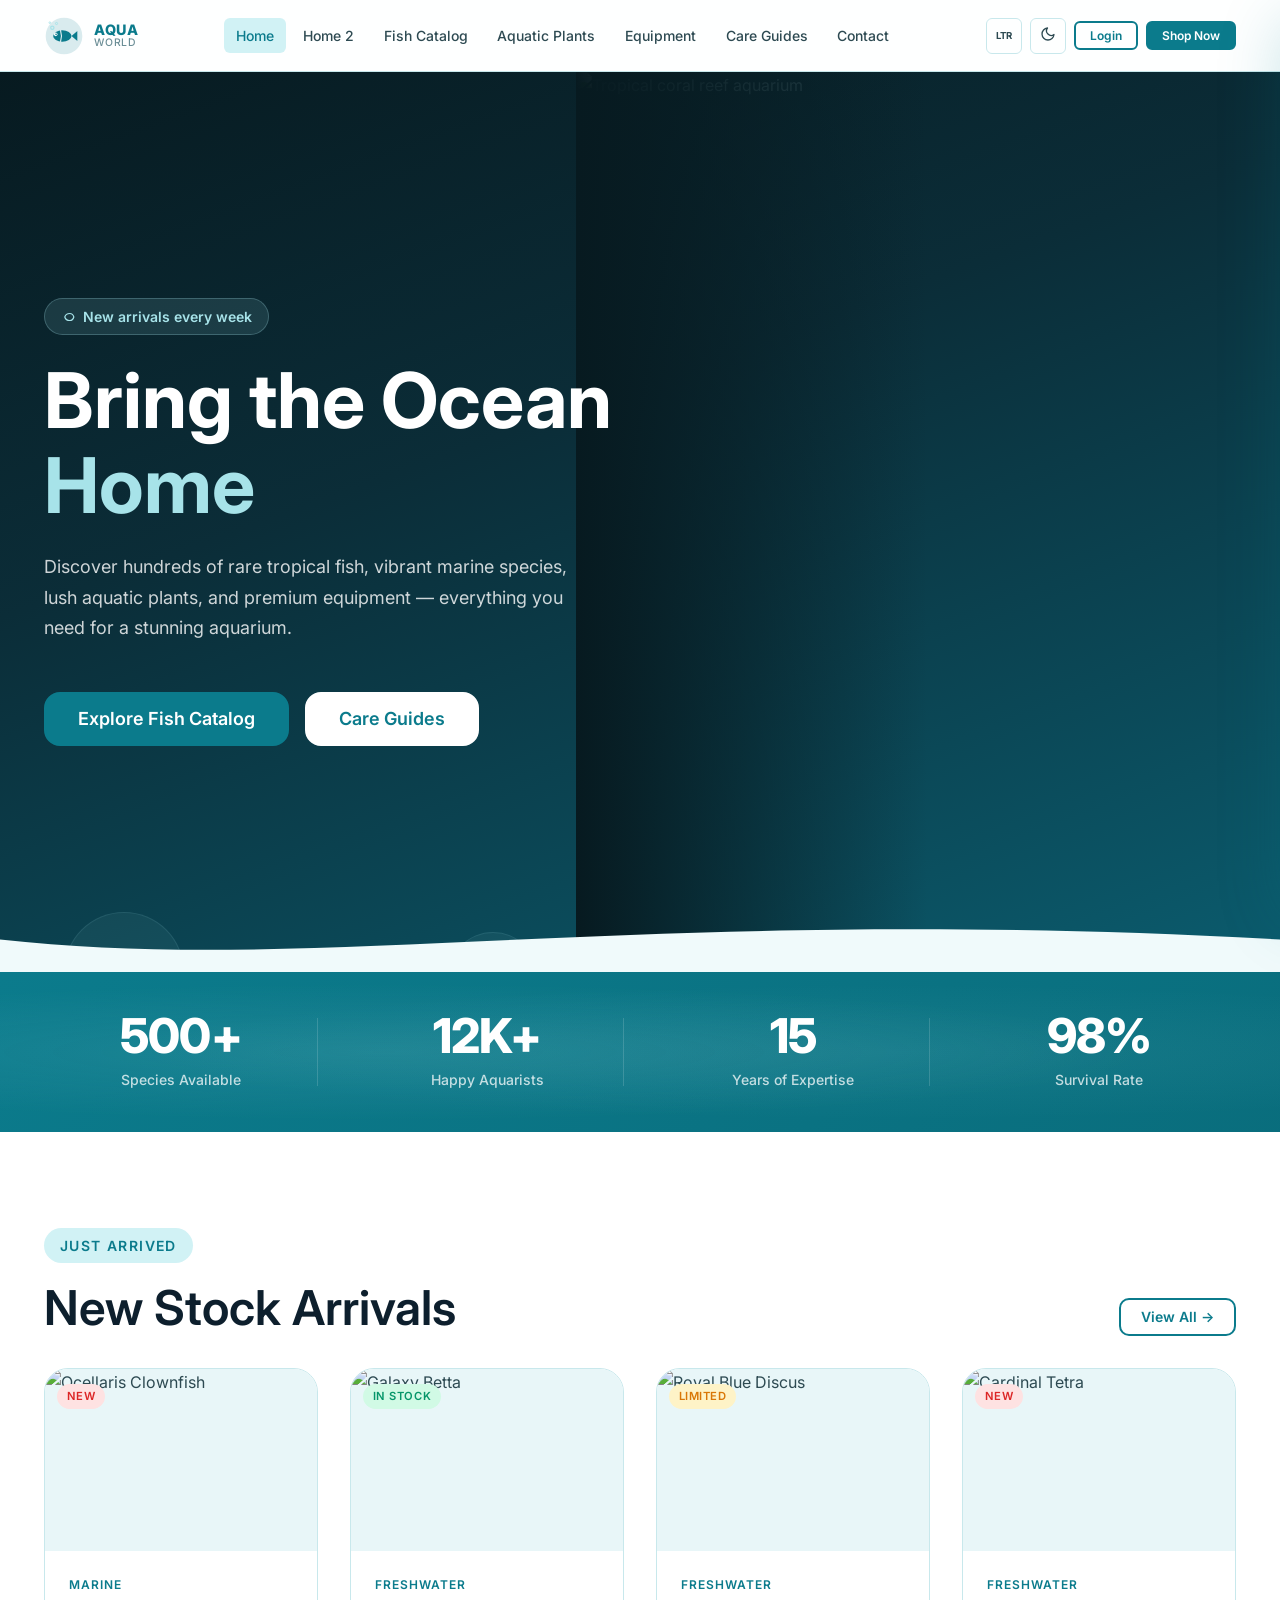
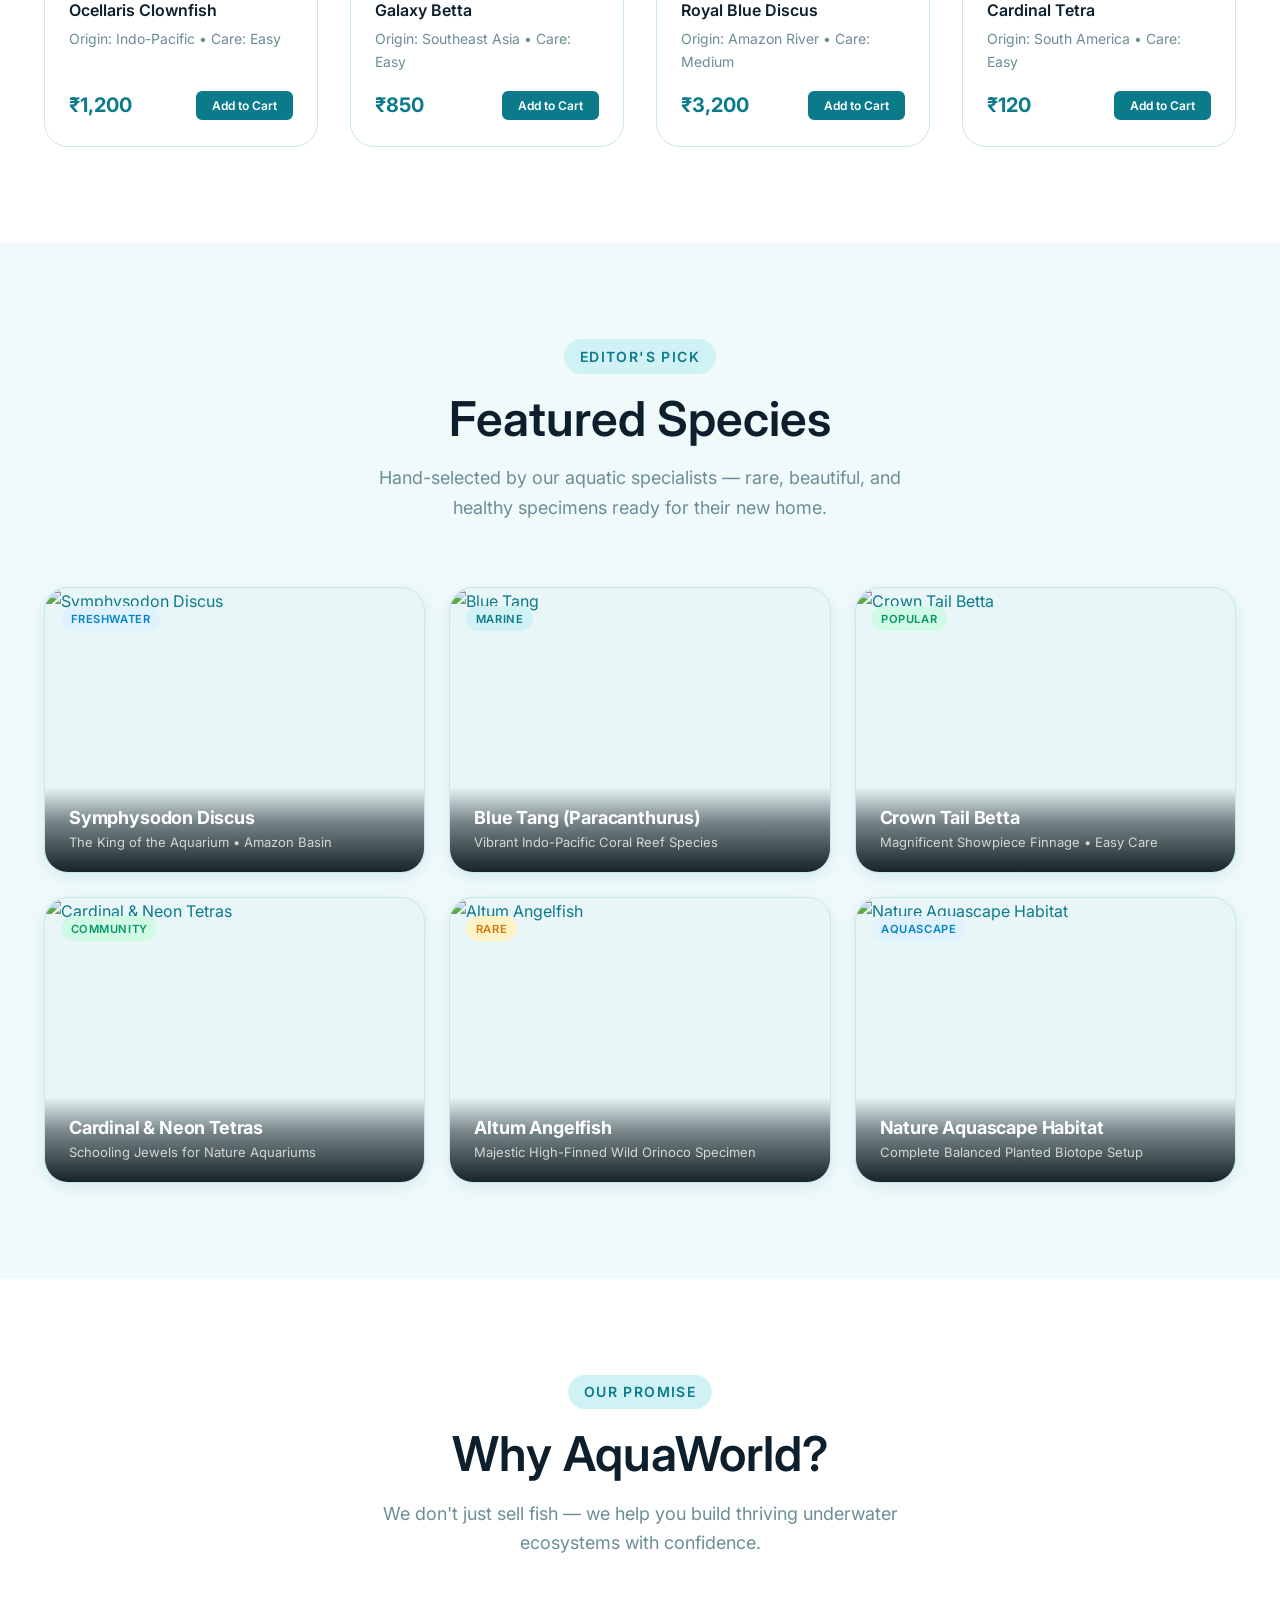
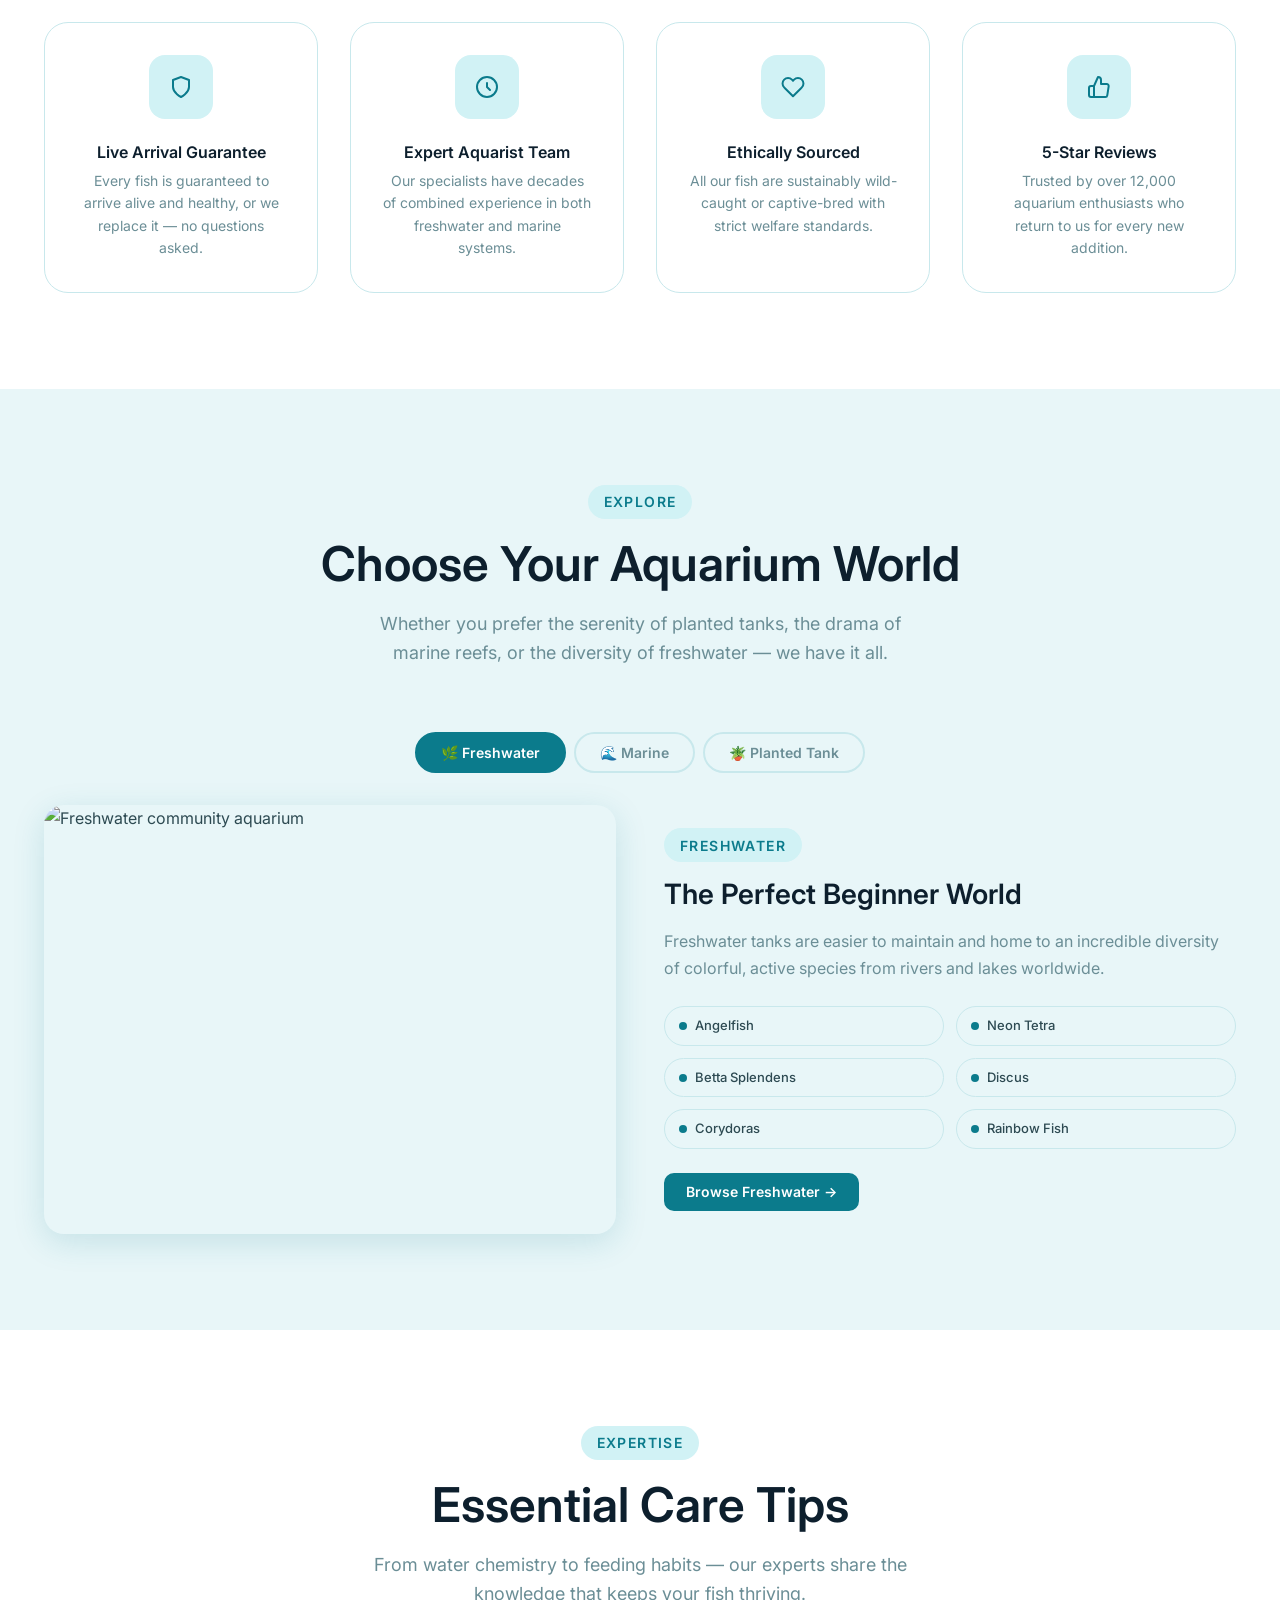
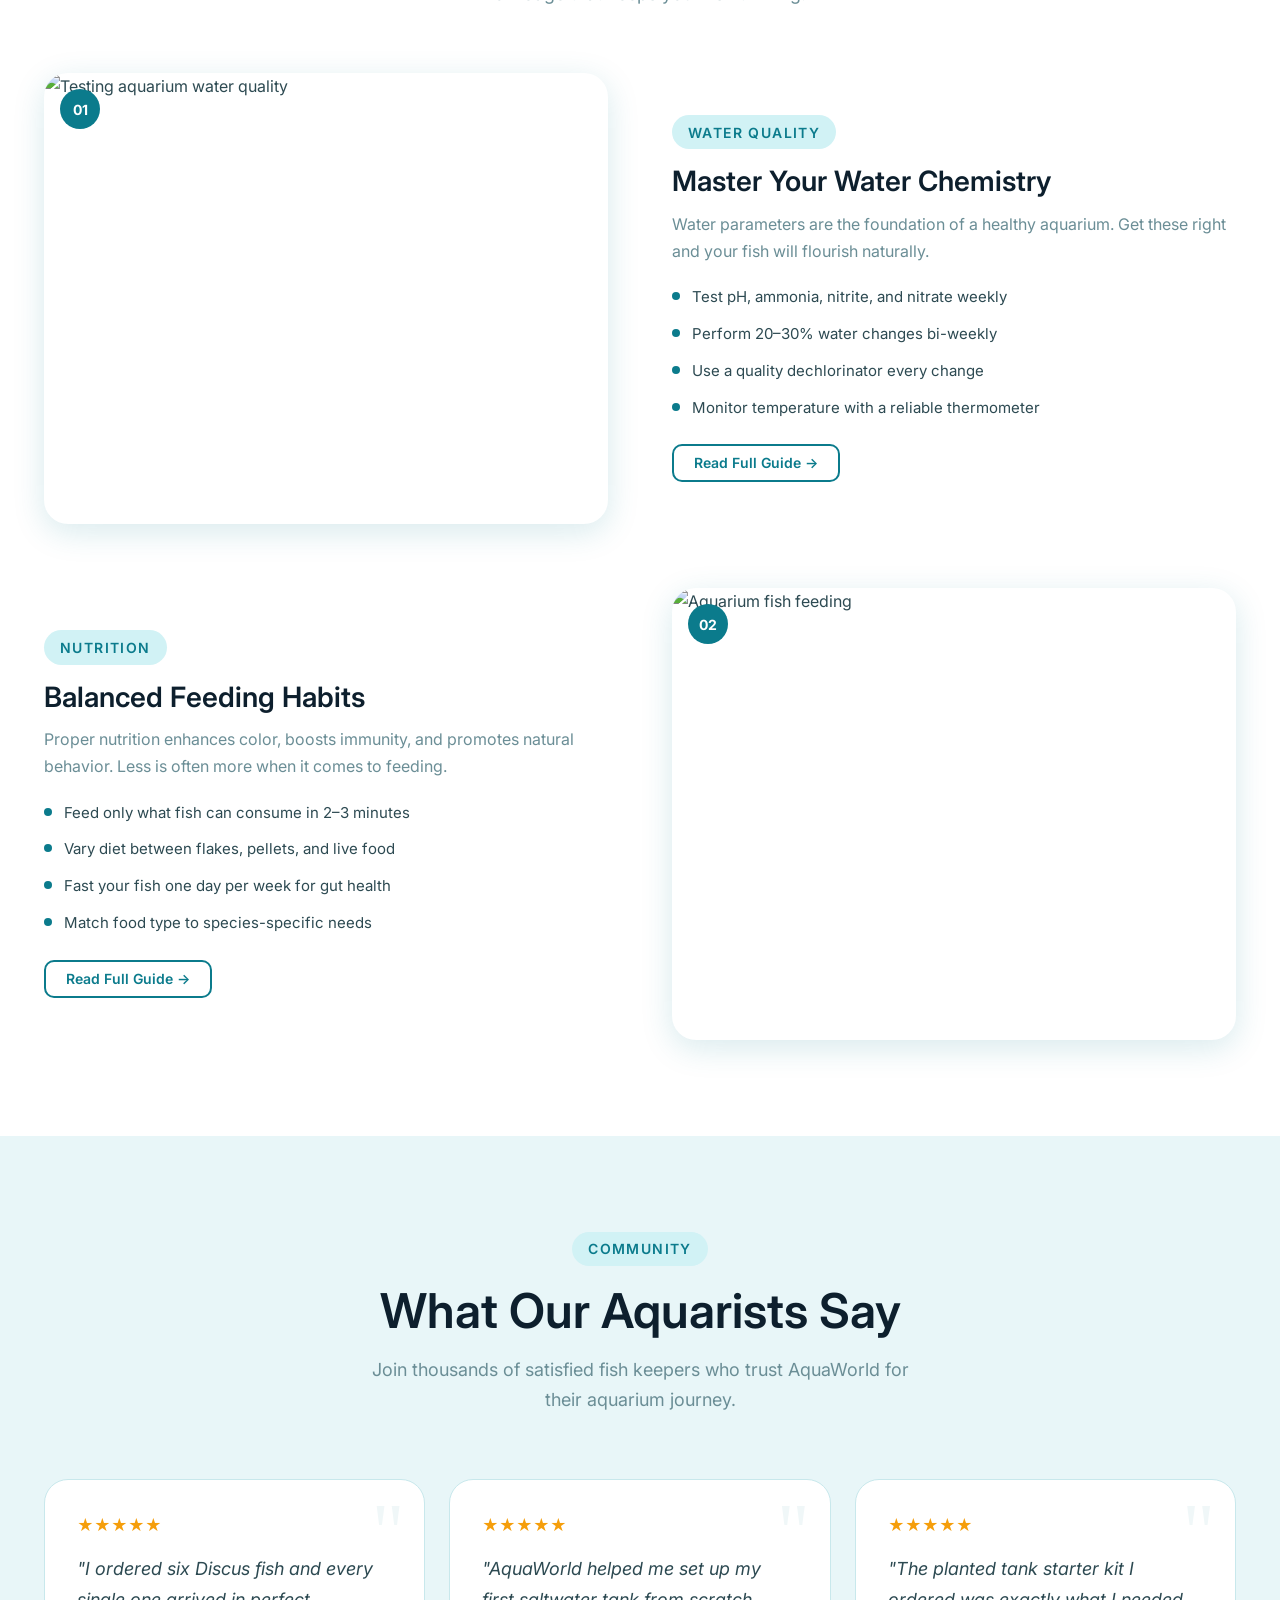
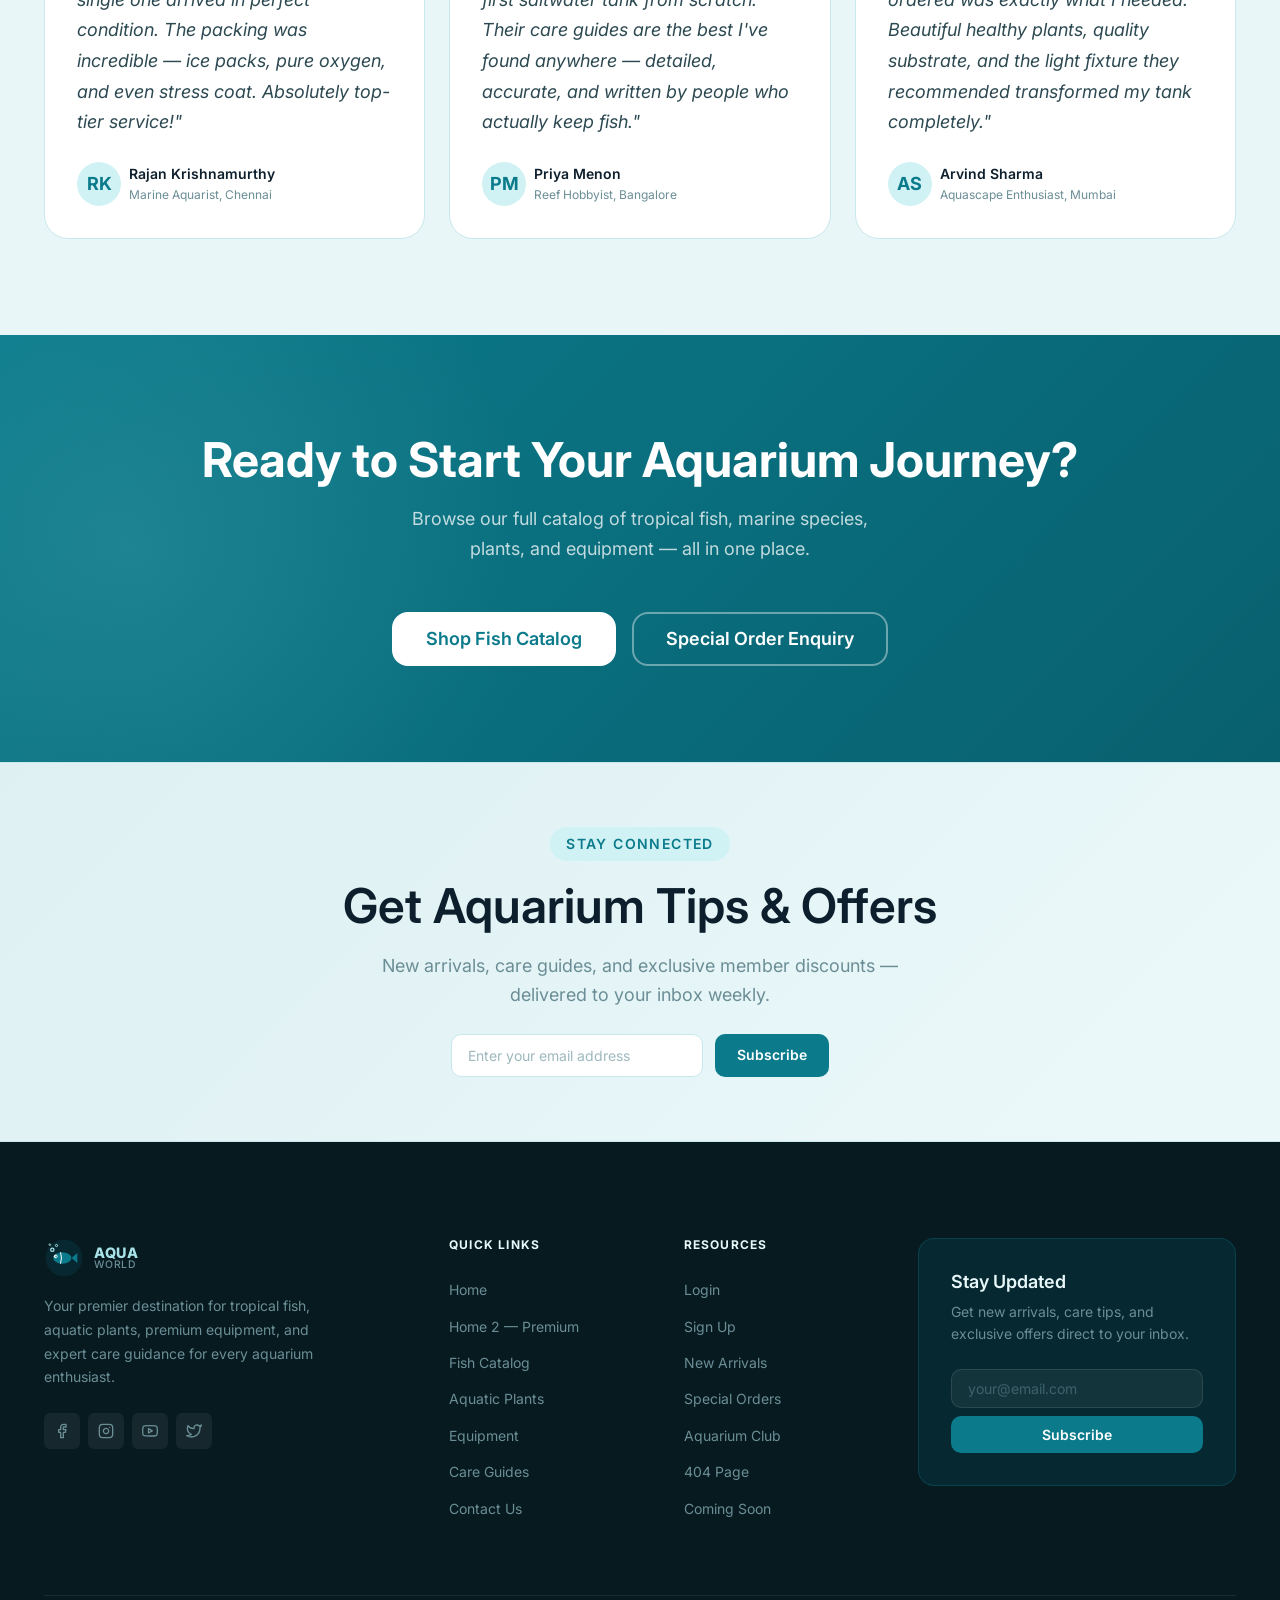
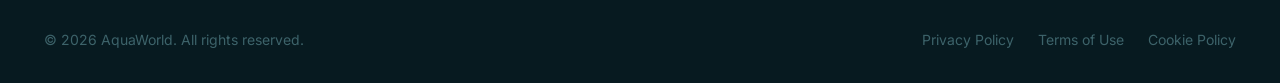
==== index.html @ cc941718 "first commit" ====
<!DOCTYPE html>
<html lang="en" id="root-html">
<head>
    <meta charset="UTF-8">
    <meta name="viewport" content="width=device-width, initial-scale=1.0">
    <meta name="description" content="AquaWorld — Your premier aquarium fish and aquatic supplies store. Shop tropical fish, marine species, aquatic plants, tanks, filters, and expert care guides.">
    <title>AquaWorld | Aquarium Fish & Aquatic Supplies Store</title>
    <link rel="icon" type="image/svg+xml" href="favicon.svg">
    <link rel="stylesheet" href="style.css">
    <style>
        /* Hero specific */
        .hero-home {
            min-height: 100vh;
            position: relative;
            display: flex;
            align-items: center;
            overflow: hidden;
            background: linear-gradient(160deg, #071A20 0%, #0B2D38 40%, #0B5C6E 100%);
        }

        .hero-fish-visual {
            position: absolute;
            right: 0;
            top: 0;
            height: 100%;
            width: 55%;
            overflow: hidden;
        }

        .hero-fish-visual img {
            width: 100%;
            height: 100%;
            object-fit: cover;
            opacity: 0.75;
        }

        .hero-fish-visual::after {
            content: '';
            position: absolute;
            inset: 0;
            background: linear-gradient(to right, #071A20 0%, transparent 50%);
        }

        /* Bubbles */
        .bubble { position: absolute; border-radius: 50%; background: rgba(167,227,233,0.06); border: 1px solid rgba(167,227,233,0.1); animation: floatUp linear infinite; }

        /* Featured 3x2 Grid */
        .featured-grid-3x2 {
            display: grid;
            grid-template-columns: repeat(3, 1fr);
            gap: 1.5rem;
        }

        .species-card-3x2 {
            border-radius: var(--radius-xl);
            overflow: hidden;
            position: relative;
            aspect-ratio: 4/3;
            background: var(--bg-surface-2);
            box-shadow: var(--shadow-md);
            border: 1px solid var(--border-color);
            transition: transform var(--transition-premium), box-shadow var(--transition-premium), border-color var(--transition-base);
            cursor: pointer;
            text-decoration: none;
            display: block;
        }

        .species-card-3x2:hover {
            transform: translateY(-6px);
            box-shadow: var(--glow-primary);
            border-color: rgba(11,123,140,0.4);
        }

        .species-card-3x2 img {
            position: absolute;
            inset: 0;
            width: 100%;
            height: 100%;
            object-fit: cover;
            transition: transform 0.7s cubic-bezier(0.16,1,0.3,1), filter 0.4s ease;
        }

        .species-card-3x2:hover img {
            transform: scale(1.08);
            filter: brightness(1.06) saturate(1.1);
        }

        .species-card-3x2-badge {
            position: absolute;
            top: 1rem;
            left: 1rem;
            z-index: 2;
        }

        .species-card-3x2-info {
            position: absolute;
            bottom: 0;
            left: 0;
            right: 0;
            padding: 1.25rem 1.5rem;
            background: linear-gradient(to top, rgba(7,20,25,0.95) 0%, rgba(7,20,25,0.5) 60%, transparent 100%);
            color: #fff;
            z-index: 2;
            transform: translateY(2px);
            transition: transform var(--transition-base);
        }

        .species-card-3x2:hover .species-card-3x2-info {
            transform: translateY(0);
        }

        .species-card-3x2-info h4 {
            font-size: 1.125rem;
            font-weight: 700;
            color: #fff;
            margin-bottom: 0.25rem;
            letter-spacing: -0.01em;
        }

        .species-card-3x2-info p {
            font-size: 0.8125rem;
            color: rgba(255,255,255,0.75);
            font-weight: 400;
            margin-bottom: 0;
        }

        /* Aquarium Types */
        .aq-type-tabs { display: flex; gap: 0.5rem; margin-bottom: 2rem; flex-wrap: wrap; justify-content: center; }
        .aq-tab-btn {
            padding: 0.625rem 1.5rem;
            border-radius: 9999px;
            font-size: 0.875rem;
            font-weight: 600;
            border: 2px solid var(--border-color);
            background: transparent;
            color: var(--text-muted);
            cursor: pointer;
            transition: all 0.2s;
            font-family: var(--font-sans);
        }
        .aq-tab-btn:hover, .aq-tab-btn.active {
            background: var(--clr-primary);
            border-color: var(--clr-primary);
            color: #fff;
        }

        .aq-type-content { display: none; }
        .aq-type-content.active { display: grid; grid-template-columns: 1fr 1fr; gap: 3rem; align-items: center; }

        .aq-type-img {
            border-radius: 1.25rem;
            overflow: hidden;
            aspect-ratio: 4/3;
            box-shadow: var(--shadow-lg);
        }

        .aq-type-img img { width: 100%; height: 100%; object-fit: cover; }

        .aq-type-fish-list {
            display: grid;
            grid-template-columns: 1fr 1fr;
            gap: 0.75rem;
            margin-top: 1.5rem;
        }

        .aq-fish-chip {
            display: flex;
            align-items: center;
            gap: 0.5rem;
            padding: 0.5rem 0.875rem;
            background: var(--bg-surface-2);
            border: 1px solid var(--border-color);
            border-radius: 9999px;
            font-size: 0.8125rem;
            font-weight: 500;
            color: var(--text-body);
        }

        .aq-fish-dot { width: 8px; height: 8px; border-radius: 50%; background: var(--clr-primary); }

        /* Care tips alternating */
        .care-tip-row {
            display: grid;
            grid-template-columns: 1fr 1fr;
            gap: 4rem;
            align-items: center;
            margin-bottom: 4rem;
        }
        .care-tip-row:last-child { margin-bottom: 0; }
        .care-tip-row.rev { direction: rtl; }
        .care-tip-row.rev > * { direction: ltr; }

        .care-tip-img-wrap {
            border-radius: 1.5rem;
            overflow: hidden;
            aspect-ratio: 5/4;
            box-shadow: var(--shadow-lg);
            position: relative;
        }

        .care-tip-img-wrap img { width: 100%; height: 100%; object-fit: cover; }

        .care-tip-num {
            position: absolute;
            top: 1rem; left: 1rem;
            width: 40px; height: 40px;
            background: var(--clr-primary);
            color: #fff;
            border-radius: 50%;
            display: flex;
            align-items: center;
            justify-content: center;
            font-size: 0.875rem;
            font-weight: 700;
        }

        .care-list { list-style: none; display: flex; flex-direction: column; gap: 0.75rem; margin-top: 1.25rem; }

        .care-list li {
            display: flex;
            align-items: flex-start;
            gap: 0.75rem;
            font-size: 0.9375rem;
            color: var(--text-body);
            font-weight: 400;
        }

        .care-list li::before {
            content: '';
            width: 8px; height: 8px;
            background: var(--clr-primary);
            border-radius: 50%;
            flex-shrink: 0;
            margin-top: 7px;
        }

        /* Testimonials */
        .testimonials-grid {
            display: grid;
            grid-template-columns: repeat(3, 1fr);
            gap: 1.5rem;
        }

        /* Wave divider */
        .wave-top {
            width: 100%;
            overflow: hidden;
            line-height: 0;
            margin-bottom: -2px;
        }
        .wave-top svg { display: block; width: 100%; }

        @media (max-width: 1024px) {
            .hero-fish-visual { width: 50%; }
            .featured-grid-3x2 { grid-template-columns: repeat(2, 1fr); }
            .aq-type-content.active { grid-template-columns: 1fr; gap: 2rem; }
            .testimonials-grid { grid-template-columns: 1fr 1fr; }
        }

        @media (max-width: 768px) {
            .hero-fish-visual { display: none; }
            .featured-grid-3x2 { grid-template-columns: 1fr; }
            .care-tip-row, .care-tip-row.rev { grid-template-columns: 1fr; direction: ltr; gap: 2rem; }
            .testimonials-grid { grid-template-columns: 1fr; }
            .aq-type-fish-list { grid-template-columns: 1fr; }
        }
    </style>
</head>
<body>

<!-- Navbar placeholder -->
<div id="main-nav"></div>

<!-- ─── HERO ──────────────────────────────────────── -->
<section class="hero-home">
    <!-- Bubble decorations -->
    <div class="bubble-wrap" aria-hidden="true">
        <div class="bubble" style="width:120px;height:120px;left:5%;bottom:-60px;animation-duration:14s;animation-delay:0s;"></div>
        <div class="bubble" style="width:60px;height:60px;left:20%;bottom:-40px;animation-duration:10s;animation-delay:2s;"></div>
        <div class="bubble" style="width:90px;height:90px;left:35%;bottom:-50px;animation-duration:12s;animation-delay:4s;"></div>
        <div class="bubble" style="width:40px;height:40px;left:55%;bottom:-30px;animation-duration:9s;animation-delay:1s;"></div>
        <div class="bubble" style="width:70px;height:70px;left:70%;bottom:-45px;animation-duration:11s;animation-delay:3s;"></div>
        <div class="bubble" style="width:50px;height:50px;left:85%;bottom:-35px;animation-duration:8s;animation-delay:5s;"></div>
        <div class="bubble" style="width:30px;height:30px;left:12%;bottom:-20px;animation-duration:7s;animation-delay:1.5s;"></div>
        <div class="bubble" style="width:80px;height:80px;left:45%;bottom:-50px;animation-duration:16s;animation-delay:6s;"></div>
        <div class="bubble" style="width:25px;height:25px;left:62%;bottom:-20px;animation-duration:6s;animation-delay:3.5s;"></div>
    </div>

    <!-- Fish visual (right side) -->
    <div class="hero-fish-visual">
        <img src="https://images.unsplash.com/photo-1524704654690-b56c05c78a00?w=1200&q=80" alt="Tropical coral reef aquarium" loading="eager" class="animate-slow-zoom">
    </div>

    <!-- Content -->
    <div class="container" style="position:relative;z-index:1;">
        <div class="hero-content animate-fade-in-up">
            <div class="hero-label">
                <svg xmlns="http://www.w3.org/2000/svg" width="14" height="14" viewBox="0 0 24 24" fill="none" stroke="currentColor" stroke-width="2"><path d="M6.5 12c.94-3.46 4.94-6 8.5-6 3.56 0 6.06 2.54 7 6-.94 3.47-3.44 6-7 6s-7.56-2.53-8.5-6z"/></svg>
                New arrivals every week
            </div>
            <h1 class="hero-title">
                Bring the Ocean<br>
                <span class="text-accent">Home</span>
            </h1>
            <p class="hero-desc">
                Discover hundreds of rare tropical fish, vibrant marine species, lush aquatic plants, and premium equipment — everything you need for a stunning aquarium.
            </p>
            <div class="hero-actions">
                <a href="catalog.html" class="btn btn-primary btn-xl">Explore Fish Catalog</a>
                <a href="care-guides.html" class="btn btn-white btn-xl">Care Guides</a>
            </div>
        </div>
    </div>

    <!-- Hero bottom wave -->
    <div class="wave-top" style="position:absolute;bottom:-1px;left:0;right:0;">
        <svg viewBox="0 0 1440 80" fill="none" xmlns="http://www.w3.org/2000/svg" preserveAspectRatio="none">
            <path d="M0,40 C360,80 720,0 1440,40 L1440,80 L0,80 Z" fill="var(--bg-base)"/>
        </svg>
    </div>
</section>

<!-- ─── STATS STRIP ────────────────────────────────── -->
<section class="stats-strip">
    <div class="container">
        <div class="stats-grid">
            <div class="stat-item reveal">
                <span class="stat-number">500+</span>
                <span class="stat-label">Species Available</span>
            </div>
            <div class="stat-item reveal delay-100">
                <span class="stat-number">12K+</span>
                <span class="stat-label">Happy Aquarists</span>
            </div>
            <div class="stat-item reveal delay-200">
                <span class="stat-number">15</span>
                <span class="stat-label">Years of Expertise</span>
            </div>
            <div class="stat-item reveal delay-300">
                <span class="stat-number">98%</span>
                <span class="stat-label">Survival Rate</span>
            </div>
        </div>
    </div>
</section>

<!-- ─── NEW STOCK ARRIVALS ─────────────────────────── -->
<section class="section bg-surface">
    <div class="container">
        <div class="section-header" style="display:flex;align-items:flex-end;justify-content:space-between;flex-wrap:wrap;gap:1rem;margin-bottom:2rem;">
            <div>
                <span class="section-label">Just Arrived</span>
                <h2 class="section-title" style="margin-bottom:0;">New Stock Arrivals</h2>
            </div>
            <a href="catalog.html" class="btn btn-secondary">View All →</a>
        </div>

        <div class="grid-4 stagger-children reveal">
            <!-- Arrival card 1 -->
            <div class="product-card">
                <div class="product-card-img-wrap">
                    <img src="https://images.unsplash.com/photo-1535591273668-578e31182c4f?w=600&q=80" alt="Ocellaris Clownfish" loading="lazy">
                    <div class="product-card-badge"><span class="badge badge-danger">New</span></div>
                </div>
                <div class="product-card-body">
                    <span class="product-card-category">Marine</span>
                    <h3 class="product-card-name">Ocellaris Clownfish</h3>
                    <p class="product-card-meta">Origin: Indo-Pacific &bull; Care: Easy</p>
                    <div class="product-card-footer">
                        <span class="product-price">₹1,200</span>
                        <a href="catalog.html" class="btn btn-primary btn-sm">Add to Cart</a>
                    </div>
                </div>
            </div>

            <!-- Arrival card 2 -->
            <div class="product-card">
                <div class="product-card-img-wrap">
                    <img src="https://images.unsplash.com/photo-1522069169874-c58ec4b76be5?w=600&q=80" alt="Galaxy Betta" loading="lazy">
                    <div class="product-card-badge"><span class="badge badge-success">In Stock</span></div>
                </div>
                <div class="product-card-body">
                    <span class="product-card-category">Freshwater</span>
                    <h3 class="product-card-name">Galaxy Betta</h3>
                    <p class="product-card-meta">Origin: Southeast Asia &bull; Care: Easy</p>
                    <div class="product-card-footer">
                        <span class="product-price">₹850</span>
                        <a href="catalog.html" class="btn btn-primary btn-sm">Add to Cart</a>
                    </div>
                </div>
            </div>

            <!-- Arrival card 3 -->
            <div class="product-card">
                <div class="product-card-img-wrap">
                    <img src="https://images.unsplash.com/photo-1544551763-92ab472cad5d?w=600&q=80" alt="Royal Blue Discus" loading="lazy">
                    <div class="product-card-badge"><span class="badge badge-warning">Limited</span></div>
                </div>
                <div class="product-card-body">
                    <span class="product-card-category">Freshwater</span>
                    <h3 class="product-card-name">Royal Blue Discus</h3>
                    <p class="product-card-meta">Origin: Amazon River &bull; Care: Medium</p>
                    <div class="product-card-footer">
                        <span class="product-price">₹3,200</span>
                        <a href="catalog.html" class="btn btn-primary btn-sm">Add to Cart</a>
                    </div>
                </div>
            </div>

            <!-- Arrival card 4 -->
            <div class="product-card">
                <div class="product-card-img-wrap">
                    <img src="https://images.unsplash.com/photo-1565118531796-763e5082d113?w=600&q=80" alt="Cardinal Tetra" loading="lazy">
                    <div class="product-card-badge"><span class="badge badge-danger">New</span></div>
                </div>
                <div class="product-card-body">
                    <span class="product-card-category">Freshwater</span>
                    <h3 class="product-card-name">Cardinal Tetra</h3>
                    <p class="product-card-meta">Origin: South America &bull; Care: Easy</p>
                    <div class="product-card-footer">
                        <span class="product-price">₹120</span>
                        <a href="catalog.html" class="btn btn-primary btn-sm">Add to Cart</a>
                    </div>
                </div>
            </div>
        </div>
    </div>
</section>

<!-- ─── FEATURED SPECIES (3x2 Grid) ────────────────── -->
<section class="section">
    <div class="container">
        <div class="section-header centered reveal">
            <span class="section-label">Editor's Pick</span>
            <h2 class="section-title">Featured Species</h2>
            <p class="section-desc">Hand-selected by our aquatic specialists — rare, beautiful, and healthy specimens ready for their new home.</p>
        </div>

        <div class="featured-grid-3x2 stagger-children reveal">
            <!-- Card 1 -->
            <a href="catalog.html" class="species-card-3x2">
                <div class="species-card-3x2-badge">
                    <span class="badge badge-info">Freshwater</span>
                </div>
                <img src="https://images.unsplash.com/photo-1544551763-92ab472cad5d?w=800&q=80" alt="Symphysodon Discus" loading="lazy">
                <div class="species-card-3x2-info">
                    <h4>Symphysodon Discus</h4>
                    <p>The King of the Aquarium &bull; Amazon Basin</p>
                </div>
            </a>

            <!-- Card 2 -->
            <a href="catalog.html" class="species-card-3x2">
                <div class="species-card-3x2-badge">
                    <span class="badge badge-primary">Marine</span>
                </div>
                <img src="https://images.unsplash.com/photo-1524704654690-b56c05c78a00?w=800&q=80" alt="Blue Tang" loading="lazy">
                <div class="species-card-3x2-info">
                    <h4>Blue Tang (Paracanthurus)</h4>
                    <p>Vibrant Indo-Pacific Coral Reef Species</p>
                </div>
            </a>

            <!-- Card 3 -->
            <a href="catalog.html" class="species-card-3x2">
                <div class="species-card-3x2-badge">
                    <span class="badge badge-success">Popular</span>
                </div>
                <img src="https://images.unsplash.com/photo-1522069169874-c58ec4b76be5?w=800&q=80" alt="Crown Tail Betta" loading="lazy">
                <div class="species-card-3x2-info">
                    <h4>Crown Tail Betta</h4>
                    <p>Magnificent Showpiece Finnage &bull; Easy Care</p>
                </div>
            </a>

            <!-- Card 4 -->
            <a href="catalog.html" class="species-card-3x2">
                <div class="species-card-3x2-badge">
                    <span class="badge badge-success">Community</span>
                </div>
                <img src="https://images.unsplash.com/photo-1565118531796-763e5082d113?w=800&q=80" alt="Cardinal & Neon Tetras" loading="lazy">
                <div class="species-card-3x2-info">
                    <h4>Cardinal & Neon Tetras</h4>
                    <p>Schooling Jewels for Nature Aquariums</p>
                </div>
            </a>

            <!-- Card 5 -->
            <a href="catalog.html" class="species-card-3x2">
                <div class="species-card-3x2-badge">
                    <span class="badge badge-warning">Rare</span>
                </div>
                <img src="https://images.unsplash.com/photo-1583212292454-1fe6229603b7?w=800&q=80" alt="Altum Angelfish" loading="lazy">
                <div class="species-card-3x2-info">
                    <h4>Altum Angelfish</h4>
                    <p>Majestic High-Finned Wild Orinoco Specimen</p>
                </div>
            </a>

            <!-- Card 6 -->
            <a href="plants.html" class="species-card-3x2">
                <div class="species-card-3x2-badge">
                    <span class="badge badge-info">Aquascape</span>
                </div>
                <img src="https://images.unsplash.com/photo-1518796745738-41048802f99a?w=800&q=80" alt="Nature Aquascape Habitat" loading="lazy">
                <div class="species-card-3x2-info">
                    <h4>Nature Aquascape Habitat</h4>
                    <p>Complete Balanced Planted Biotope Setup</p>
                </div>
            </a>
        </div>
    </div>
</section>

<!-- ─── WHY CHOOSE US ──────────────────────────────── -->
<section class="section bg-surface">
    <div class="container">
        <div class="section-header centered reveal">
            <span class="section-label">Our Promise</span>
            <h2 class="section-title">Why AquaWorld?</h2>
            <p class="section-desc">We don't just sell fish — we help you build thriving underwater ecosystems with confidence.</p>
        </div>

        <div class="grid-4 stagger-children reveal">
            <div class="feature-card">
                <div class="feature-icon-wrap">
                    <svg xmlns="http://www.w3.org/2000/svg" width="24" height="24" viewBox="0 0 24 24" fill="none" stroke="currentColor" stroke-width="2" stroke-linecap="round" stroke-linejoin="round"><path d="M12 22s8-4 8-10V5l-8-3-8 3v7c0 6 8 10 8 10z"/></svg>
                </div>
                <h3 class="feature-card-title">Live Arrival Guarantee</h3>
                <p class="feature-card-text">Every fish is guaranteed to arrive alive and healthy, or we replace it — no questions asked.</p>
            </div>

            <div class="feature-card">
                <div class="feature-icon-wrap">
                    <svg xmlns="http://www.w3.org/2000/svg" width="24" height="24" viewBox="0 0 24 24" fill="none" stroke="currentColor" stroke-width="2" stroke-linecap="round" stroke-linejoin="round"><circle cx="12" cy="12" r="10"/><path d="M12 8v4l3 3"/></svg>
                </div>
                <h3 class="feature-card-title">Expert Aquarist Team</h3>
                <p class="feature-card-text">Our specialists have decades of combined experience in both freshwater and marine systems.</p>
            </div>

            <div class="feature-card">
                <div class="feature-icon-wrap">
                    <svg xmlns="http://www.w3.org/2000/svg" width="24" height="24" viewBox="0 0 24 24" fill="none" stroke="currentColor" stroke-width="2" stroke-linecap="round" stroke-linejoin="round"><path d="M20.84 4.61a5.5 5.5 0 0 0-7.78 0L12 5.67l-1.06-1.06a5.5 5.5 0 0 0-7.78 7.78l1.06 1.06L12 21.23l7.78-7.78 1.06-1.06a5.5 5.5 0 0 0 0-7.78z"/></svg>
                </div>
                <h3 class="feature-card-title">Ethically Sourced</h3>
                <p class="feature-card-text">All our fish are sustainably wild-caught or captive-bred with strict welfare standards.</p>
            </div>

            <div class="feature-card">
                <div class="feature-icon-wrap">
                    <svg xmlns="http://www.w3.org/2000/svg" width="24" height="24" viewBox="0 0 24 24" fill="none" stroke="currentColor" stroke-width="2" stroke-linecap="round" stroke-linejoin="round"><path d="M14 9V5a3 3 0 0 0-3-3l-4 9v11h11.28a2 2 0 0 0 2-1.7l1.38-9a2 2 0 0 0-2-2.3z"/><path d="M7 22H4a2 2 0 0 1-2-2v-7a2 2 0 0 1 2-2h3"/></svg>
                </div>
                <h3 class="feature-card-title">5-Star Reviews</h3>
                <p class="feature-card-text">Trusted by over 12,000 aquarium enthusiasts who return to us for every new addition.</p>
            </div>
        </div>
    </div>
</section>

<!-- ─── AQUARIUM TYPES EXPLORER ────────────────────── -->
<section class="section" style="background:var(--bg-surface-2);">
    <div class="container">
        <div class="section-header centered reveal">
            <span class="section-label">Explore</span>
            <h2 class="section-title">Choose Your Aquarium World</h2>
            <p class="section-desc">Whether you prefer the serenity of planted tanks, the drama of marine reefs, or the diversity of freshwater — we have it all.</p>
        </div>

        <div class="aq-type-tabs">
            <button class="aq-tab-btn active" onclick="switchAqType('freshwater', this)">🌿 Freshwater</button>
            <button class="aq-tab-btn" onclick="switchAqType('marine', this)">🌊 Marine</button>
            <button class="aq-tab-btn" onclick="switchAqType('planted', this)">🪴 Planted Tank</button>
        </div>

        <!-- Freshwater -->
        <div class="aq-type-content active reveal" id="aq-freshwater">
            <div class="aq-type-img">
                <img src="https://images.unsplash.com/photo-1565118531796-763e5082d113?w=800&q=80" alt="Freshwater community aquarium">
            </div>
            <div>
                <span class="section-label">Freshwater</span>
                <h3 style="font-size:1.75rem;font-weight:600;color:var(--text-heading);margin-bottom:1rem;">The Perfect Beginner World</h3>
                <p style="font-size:1rem;color:var(--text-muted);line-height:1.7;margin-bottom:1.5rem;">Freshwater tanks are easier to maintain and home to an incredible diversity of colorful, active species from rivers and lakes worldwide.</p>
                <div class="aq-type-fish-list">
                    <div class="aq-fish-chip"><div class="aq-fish-dot"></div>Angelfish</div>
                    <div class="aq-fish-chip"><div class="aq-fish-dot"></div>Neon Tetra</div>
                    <div class="aq-fish-chip"><div class="aq-fish-dot"></div>Betta Splendens</div>
                    <div class="aq-fish-chip"><div class="aq-fish-dot"></div>Discus</div>
                    <div class="aq-fish-chip"><div class="aq-fish-dot"></div>Corydoras</div>
                    <div class="aq-fish-chip"><div class="aq-fish-dot"></div>Rainbow Fish</div>
                </div>
                <a href="catalog.html" class="btn btn-primary" style="margin-top:1.5rem;">Browse Freshwater →</a>
            </div>
        </div>

        <!-- Marine -->
        <div class="aq-type-content" id="aq-marine">
            <div class="aq-type-img">
                <img src="https://images.unsplash.com/photo-1583212292454-1fe6229603b7?w=800&q=80" alt="Marine reef aquarium with coral">
            </div>
            <div>
                <span class="section-label">Marine</span>
                <h3 style="font-size:1.75rem;font-weight:600;color:var(--text-heading);margin-bottom:1rem;">Reef-Keeping Excellence</h3>
                <p style="font-size:1rem;color:var(--text-muted);line-height:1.7;margin-bottom:1.5rem;">Marine tanks showcase the stunning colors of ocean reef systems. More demanding but extraordinarily rewarding for passionate aquarists.</p>
                <div class="aq-type-fish-list">
                    <div class="aq-fish-chip"><div class="aq-fish-dot"></div>Clownfish</div>
                    <div class="aq-fish-chip"><div class="aq-fish-dot"></div>Blue Tang</div>
                    <div class="aq-fish-chip"><div class="aq-fish-dot"></div>Mandarin Dragonet</div>
                    <div class="aq-fish-chip"><div class="aq-fish-dot"></div>Flame Angelfish</div>
                    <div class="aq-fish-chip"><div class="aq-fish-dot"></div>Royal Gramma</div>
                    <div class="aq-fish-chip"><div class="aq-fish-dot"></div>Chromis Damsel</div>
                </div>
                <a href="catalog.html" class="btn btn-primary" style="margin-top:1.5rem;">Browse Marine →</a>
            </div>
        </div>

        <!-- Planted -->
        <div class="aq-type-content" id="aq-planted">
            <div class="aq-type-img">
                <img src="https://images.unsplash.com/photo-1518796745738-41048802f99a?w=800&q=80" alt="Dutch planted aquarium aquascape">
            </div>
            <div>
                <span class="section-label">Planted Tank</span>
                <h3 style="font-size:1.75rem;font-weight:600;color:var(--text-heading);margin-bottom:1rem;">Living Art Aquascapes</h3>
                <p style="font-size:1rem;color:var(--text-muted);line-height:1.7;margin-bottom:1.5rem;">Transform your aquarium into a lush underwater garden. Planted tanks create a self-sustaining ecosystem that's both beautiful and beneficial for fish.</p>
                <div class="aq-type-fish-list">
                    <div class="aq-fish-chip"><div class="aq-fish-dot"></div>Anubias Nana</div>
                    <div class="aq-fish-chip"><div class="aq-fish-dot"></div>Java Fern</div>
                    <div class="aq-fish-chip"><div class="aq-fish-dot"></div>Amazon Sword</div>
                    <div class="aq-fish-chip"><div class="aq-fish-dot"></div>Monte Carlo</div>
                    <div class="aq-fish-chip"><div class="aq-fish-dot"></div>Dwarf Hairgrass</div>
                    <div class="aq-fish-chip"><div class="aq-fish-dot"></div>Rotala Rotundifolia</div>
                </div>
                <a href="plants.html" class="btn btn-primary" style="margin-top:1.5rem;">Browse Plants →</a>
            </div>
        </div>
    </div>
</section>

<!-- ─── CARE TIPS ──────────────────────────────────── -->
<section class="section bg-surface">
    <div class="container">
        <div class="section-header centered reveal">
            <span class="section-label">Expertise</span>
            <h2 class="section-title">Essential Care Tips</h2>
            <p class="section-desc">From water chemistry to feeding habits — our experts share the knowledge that keeps your fish thriving.</p>
        </div>

        <div class="care-tip-row reveal">
            <div class="care-tip-img-wrap">
                <img src="https://images.unsplash.com/photo-1584464491033-06628f3a6b7b?w=800&q=80" alt="Testing aquarium water quality">
                <div class="care-tip-num">01</div>
            </div>
            <div>
                <span class="section-label">Water Quality</span>
                <h3 style="font-size:1.75rem;font-weight:600;color:var(--text-heading);margin-bottom:0.75rem;">Master Your Water Chemistry</h3>
                <p style="color:var(--text-muted);line-height:1.7;margin-bottom:1rem;">Water parameters are the foundation of a healthy aquarium. Get these right and your fish will flourish naturally.</p>
                <ul class="care-list">
                    <li>Test pH, ammonia, nitrite, and nitrate weekly</li>
                    <li>Perform 20–30% water changes bi-weekly</li>
                    <li>Use a quality dechlorinator every change</li>
                    <li>Monitor temperature with a reliable thermometer</li>
                </ul>
                <a href="care-guides.html" class="btn btn-secondary" style="margin-top:1.5rem;">Read Full Guide →</a>
            </div>
        </div>

        <div class="care-tip-row rev reveal">
            <div class="care-tip-img-wrap">
                <img src="https://images.unsplash.com/photo-1620735692151-26a7e0748429?w=800&q=80" alt="Aquarium fish feeding">
                <div class="care-tip-num">02</div>
            </div>
            <div>
                <span class="section-label">Nutrition</span>
                <h3 style="font-size:1.75rem;font-weight:600;color:var(--text-heading);margin-bottom:0.75rem;">Balanced Feeding Habits</h3>
                <p style="color:var(--text-muted);line-height:1.7;margin-bottom:1rem;">Proper nutrition enhances color, boosts immunity, and promotes natural behavior. Less is often more when it comes to feeding.</p>
                <ul class="care-list">
                    <li>Feed only what fish can consume in 2–3 minutes</li>
                    <li>Vary diet between flakes, pellets, and live food</li>
                    <li>Fast your fish one day per week for gut health</li>
                    <li>Match food type to species-specific needs</li>
                </ul>
                <a href="care-guides.html" class="btn btn-secondary" style="margin-top:1.5rem;">Read Full Guide →</a>
            </div>
        </div>
    </div>
</section>

<!-- ─── TESTIMONIALS ───────────────────────────────── -->
<section class="section" style="background:var(--bg-surface-2);">
    <div class="container">
        <div class="section-header centered reveal">
            <span class="section-label">Community</span>
            <h2 class="section-title">What Our Aquarists Say</h2>
            <p class="section-desc">Join thousands of satisfied fish keepers who trust AquaWorld for their aquarium journey.</p>
        </div>

        <div class="testimonials-grid reveal">
            <div class="testimonial-card">
                <div class="testimonial-stars">
                    <span class="star-fill">★★★★★</span>
                </div>
                <p class="testimonial-text">"I ordered six Discus fish and every single one arrived in perfect condition. The packing was incredible — ice packs, pure oxygen, and even stress coat. Absolutely top-tier service!"</p>
                <div class="testimonial-author">
                    <div class="testimonial-avatar">RK</div>
                    <div>
                        <div class="testimonial-name">Rajan Krishnamurthy</div>
                        <div class="testimonial-role">Marine Aquarist, Chennai</div>
                    </div>
                </div>
            </div>

            <div class="testimonial-card">
                <div class="testimonial-stars">
                    <span class="star-fill">★★★★★</span>
                </div>
                <p class="testimonial-text">"AquaWorld helped me set up my first saltwater tank from scratch. Their care guides are the best I've found anywhere — detailed, accurate, and written by people who actually keep fish."</p>
                <div class="testimonial-author">
                    <div class="testimonial-avatar">PM</div>
                    <div>
                        <div class="testimonial-name">Priya Menon</div>
                        <div class="testimonial-role">Reef Hobbyist, Bangalore</div>
                    </div>
                </div>
            </div>

            <div class="testimonial-card">
                <div class="testimonial-stars">
                    <span class="star-fill">★★★★★</span>
                </div>
                <p class="testimonial-text">"The planted tank starter kit I ordered was exactly what I needed. Beautiful healthy plants, quality substrate, and the light fixture they recommended transformed my tank completely."</p>
                <div class="testimonial-author">
                    <div class="testimonial-avatar">AS</div>
                    <div>
                        <div class="testimonial-name">Arvind Sharma</div>
                        <div class="testimonial-role">Aquascape Enthusiast, Mumbai</div>
                    </div>
                </div>
            </div>
        </div>
    </div>
</section>

<!-- ─── CTA BAND ───────────────────────────────────── -->
<section class="cta-band reveal">
    <div class="container">
        <h2 class="cta-band-title">Ready to Start Your Aquarium Journey?</h2>
        <p class="cta-band-desc">Browse our full catalog of tropical fish, marine species, plants, and equipment — all in one place.</p>
        <div class="cta-band-actions">
            <a href="catalog.html" class="btn btn-white btn-xl">Shop Fish Catalog</a>
            <a href="contact.html" class="btn btn-secondary btn-xl" style="border-color:rgba(255,255,255,0.4);color:#fff;">Special Order Enquiry</a>
        </div>
    </div>
</section>

<!-- ─── NEWSLETTER ─────────────────────────────────── -->
<section class="newsletter-section">
    <div class="container">
        <div class="section-header centered" style="margin-bottom:0;">
            <span class="section-label">Stay Connected</span>
            <h2 class="section-title">Get Aquarium Tips & Offers</h2>
            <p class="section-desc">New arrivals, care guides, and exclusive member discounts — delivered to your inbox weekly.</p>
            <form onsubmit="event.preventDefault(); alert('Thank you! 🐠 You\'re now subscribed.'); this.reset();" class="newsletter-form" style="margin-top:1.5rem;">
                <input type="email" placeholder="Enter your email address" class="newsletter-input" required>
                <button type="submit" class="btn btn-primary">Subscribe</button>
            </form>
        </div>
    </div>
</section>

<!-- Footer placeholder -->
<div id="main-footer"></div>

<!-- Scroll to top -->
<button class="scroll-top-btn" id="scroll-top-btn" aria-label="Scroll to top">
    <svg xmlns="http://www.w3.org/2000/svg" width="16" height="16" viewBox="0 0 24 24" fill="none" stroke="currentColor" stroke-width="2.5" stroke-linecap="round" stroke-linejoin="round"><line x1="12" y1="19" x2="12" y2="5"/><polyline points="5 12 12 5 19 12"/></svg>
</button>

<script src="components.js"></script>
<script>
    // Aquarium type tab switcher
    function switchAqType(type, btn) {
        document.querySelectorAll('.aq-tab-btn').forEach(b => b.classList.remove('active'));
        btn.classList.add('active');
        document.querySelectorAll('.aq-type-content').forEach(c => c.classList.remove('active'));
        const target = document.getElementById('aq-' + type);
        if (target) target.classList.add('active');
    }

    // Stat counter animation — counts up when scrolled into view
    (function() {
        const stats = document.querySelectorAll('.stat-number');
        const targets = [];
        stats.forEach(el => {
            const raw = el.textContent.trim();
            const num = parseFloat(raw.replace(/[^0-9.]/g, ''));
            const suffix = raw.replace(/[0-9.]/g, '');
            targets.push({ el, num, suffix, done: false });
        });

        function animateCount(el, target, suffix) {
            const duration = 1200;
            const start = performance.now();
            el.classList.add('counting');
            function step(now) {
                const progress = Math.min((now - start) / duration, 1);
                const ease = 1 - Math.pow(1 - progress, 4);
                const val = Math.round(ease * target);
                el.textContent = val + suffix;
                if (progress < 1) requestAnimationFrame(step);
                else { el.textContent = target + suffix; el.classList.remove('counting'); }
            }
            requestAnimationFrame(step);
        }

        const observer = new IntersectionObserver(entries => {
            entries.forEach(entry => {
                if (entry.isIntersecting) {
                    targets.forEach(t => {
                        if (t.el === entry.target && !t.done) {
                            t.done = true;
                            animateCount(t.el, t.num, t.suffix);
                        }
                    });
                }
            });
        }, { threshold: 0.5 });

        stats.forEach(el => observer.observe(el));
    })();
</script>
</body>
</html>
---- style.css ----
/* =====================================================
   AQUA WORLD — Aquarium Fish & Aquatic Supplies Store
   Design System & Global Styles
   ===================================================== */

@import url('https://fonts.googleapis.com/css2?family=Inter:wght@300;400;500;600;700;800;900&display=swap');

/* ─── CSS Custom Properties ─────────────────────────── */
:root {
    /* Brand Colors */
    --clr-primary: #0B7B8C;
    --clr-primary-dark: #08606E;
    --clr-primary-light: #0E9CB1;
    --clr-primary-xlight: #D1F2F5;
    --clr-secondary: #A7E3E9;
    --clr-secondary-dark: #7BCFD8;
    --clr-accent: #E8F8FA;

    /* Status / indicator colors (used only for badges, tags, metrics) */
    --clr-success: #059669;
    --clr-warning: #D97706;
    --clr-danger: #DC2626;
    --clr-info: #0284C7;

    /* Light Mode Backgrounds */
    --bg-base: #F0FAFB;
    --bg-surface: #FFFFFF;
    --bg-surface-2: #E8F6F8;
    --bg-subtle: #F5FCFD;

    /* Light Mode Text */
    --text-heading: #0D1F2D;
    --text-body: #2D4A52;
    --text-muted: #6B8E96;
    --text-placeholder: #9DB8BE;

    /* Borders */
    --border-color: #C8E8EC;
    --border-strong: #9DCDD4;

    /* Shadows */
    --shadow-sm: 0 1px 3px rgba(11,123,140,0.08);
    --shadow-md: 0 4px 16px rgba(11,123,140,0.12);
    --shadow-lg: 0 8px 32px rgba(11,123,140,0.16);
    --shadow-xl: 0 20px 60px rgba(11,123,140,0.20);

    /* Spacing */
    --space-xs: 0.25rem;
    --space-sm: 0.5rem;
    --space-md: 1rem;
    --space-lg: 1.5rem;
    --space-xl: 2rem;
    --space-2xl: 3rem;
    --space-3xl: 4rem;
    --space-4xl: 6rem;

    /* Border Radius */
    --radius-sm: 6px;
    --radius-md: 10px;
    --radius-lg: 16px;
    --radius-xl: 24px;
    --radius-full: 9999px;

    /* Typography */
    --font-sans: 'Inter', system-ui, -apple-system, sans-serif;
    --font-size-xs: 0.75rem;
    --font-size-sm: 0.875rem;
    --font-size-base: 1rem;
    --font-size-md: 1.125rem;
    --font-size-lg: 1.25rem;
    --font-size-xl: 1.5rem;
    --font-size-2xl: 2rem;
    --font-size-3xl: clamp(2rem, 4vw, 3rem);
    --font-size-4xl: clamp(2.5rem, 5vw, 3.75rem);
    --font-size-hero: clamp(2.8rem, 6vw, 5rem);

    /* Transitions */
    --transition-fast: 150ms ease;
    --transition-base: 250ms cubic-bezier(0.4,0,0.2,1);
    --transition-slow: 400ms cubic-bezier(0.4,0,0.2,1);
    --transition-premium: 500ms cubic-bezier(0.16,1,0.3,1);

    /* Navbar */
    --navbar-height: 72px;

    /* Glow shadows */
    --glow-primary: 0 0 30px rgba(11,123,140,0.25), 0 8px 24px rgba(11,123,140,0.20);
    --glow-primary-lg: 0 0 50px rgba(11,123,140,0.30), 0 16px 40px rgba(11,123,140,0.22);
}

/* ─── Dark Mode ───────────────────────────────────── */
html.dark {
    --bg-base: #071419;
    --bg-surface: #0D1E24;
    --bg-surface-2: #122830;
    --bg-subtle: #0A1920;
    --text-heading: #E8F8FA;
    --text-body: #A5CACE;
    --text-muted: #5B8A92;
    --text-placeholder: #3D636A;
    --border-color: #1A3A42;
    --border-strong: #1E4A54;
    --shadow-sm: 0 1px 3px rgba(0,0,0,0.30);
    --shadow-md: 0 4px 16px rgba(0,0,0,0.40);
    --shadow-lg: 0 8px 32px rgba(0,0,0,0.50);
    --shadow-xl: 0 20px 60px rgba(0,0,0,0.60);
    --clr-accent: #0D2830;
    --clr-primary-xlight: #0D2830;
}

/* ─── Reset & Base ───────────────────────────────── */
*, *::before, *::after { box-sizing: border-box; margin: 0; padding: 0; }

html {
    scroll-behavior: smooth;
    font-size: 16px;
}

body {
    font-family: var(--font-sans);
    background-color: var(--bg-base);
    color: var(--text-body);
    line-height: 1.65;
    font-weight: 400;
    min-height: 100vh;
    display: flex;
    flex-direction: column;
    transition: background-color var(--transition-base), color var(--transition-base);
    -webkit-font-smoothing: antialiased;
}

main { flex: 1; }

img { max-width: 100%; display: block; }
a { color: var(--clr-primary); text-decoration: none; transition: color var(--transition-fast); }
a:hover { color: var(--clr-primary-dark); }

ul { list-style: none; }

/* ─── Typography ─────────────────────────────────── */
h1, h2, h3, h4, h5, h6 {
    font-family: var(--font-sans);
    color: var(--text-heading);
    line-height: 1.2;
    font-weight: 600;
}

h1 { font-size: var(--font-size-4xl); }
h2 { font-size: var(--font-size-3xl); }
h3 { font-size: var(--font-size-xl); }
h4 { font-size: var(--font-size-lg); }
h5 { font-size: var(--font-size-md); }
h6 { font-size: var(--font-size-base); }

p { color: var(--text-body); font-weight: 400; }

/* ─── Container ──────────────────────────────────── */
.container {
    width: 100%;
    max-width: 1240px;
    margin: 0 auto;
    padding: 0 var(--space-lg);
}

/* ─── Section Base ───────────────────────────────── */
.section { padding: var(--space-4xl) 0; }
.section-sm { padding: var(--space-3xl) 0; }
.section-xs { padding: var(--space-2xl) 0; }

.section-label {
    display: inline-flex;
    align-items: center;
    gap: 0.5rem;
    font-size: var(--font-size-sm);
    font-weight: 600;
    color: var(--clr-primary);
    text-transform: uppercase;
    letter-spacing: 0.1em;
    background: var(--clr-primary-xlight);
    padding: 0.35rem 1rem;
    border-radius: var(--radius-full);
    margin-bottom: var(--space-md);
}

.section-header {
    margin-bottom: var(--space-3xl);
}

.section-header.centered {
    text-align: center;
    display: flex;
    flex-direction: column;
    align-items: center;
}

.section-title {
    font-size: var(--font-size-3xl);
    font-weight: 600;
    color: var(--text-heading);
    margin-bottom: var(--space-md);
    max-width: 640px;
}

.section-header.centered .section-title {
    margin-left: auto;
    margin-right: auto;
}

.section-desc {
    font-size: var(--font-size-md);
    color: var(--text-muted);
    max-width: 560px;
    font-weight: 400;
}

.section-header.centered .section-desc {
    margin-left: auto;
    margin-right: auto;
}

/* ─── Buttons ────────────────────────────────────── */
.btn {
    display: inline-flex;
    align-items: center;
    justify-content: center;
    gap: 0.5rem;
    font-family: var(--font-sans);
    font-size: var(--font-size-sm);
    font-weight: 600;
    padding: 0.625rem 1.25rem;
    border-radius: var(--radius-md);
    border: 2px solid transparent;
    cursor: pointer;
    text-decoration: none;
    transition: all var(--transition-base);
    white-space: nowrap;
    line-height: 1;
}

.btn:focus-visible {
    outline: 2px solid var(--clr-primary);
    outline-offset: 3px;
}

.btn-primary {
    background: var(--clr-primary);
    color: #fff;
    border-color: var(--clr-primary);
    position: relative;
    overflow: hidden;
}
.btn-primary::after {
    content: '';
    position: absolute;
    top: 50%; left: -60%;
    width: 40px; height: 100%;
    background: rgba(255,255,255,0.18);
    transform: translateY(-50%) skewX(-20deg);
    transition: left 0.5s ease;
    pointer-events: none;
}
.btn-primary:hover::after { left: 130%; }
.btn-primary:hover {
    background: var(--clr-primary-dark);
    border-color: var(--clr-primary-dark);
    color: #fff;
    transform: translateY(-2px);
    box-shadow: var(--glow-primary);
}

.btn-secondary {
    background: transparent;
    color: var(--clr-primary);
    border-color: var(--clr-primary);
}
.btn-secondary:hover {
    background: var(--clr-primary);
    color: #fff;
    transform: translateY(-1px);
}

.btn-ghost {
    background: transparent;
    color: var(--text-body);
    border-color: var(--border-color);
}
.btn-ghost:hover {
    background: var(--bg-surface-2);
    border-color: var(--border-strong);
    color: var(--text-heading);
}

.btn-white {
    background: #fff;
    color: var(--clr-primary);
    border-color: #fff;
}
.btn-white:hover {
    background: var(--clr-secondary);
    border-color: var(--clr-secondary);
    transform: translateY(-1px);
}

.btn-sm { padding: 0.4rem 0.875rem; font-size: var(--font-size-xs); border-radius: var(--radius-sm); }
.btn-lg { padding: 0.875rem 1.75rem; font-size: var(--font-size-base); border-radius: var(--radius-lg); }
.btn-xl { padding: 1rem 2rem; font-size: var(--font-size-md); border-radius: var(--radius-lg); }

.w-full { width: 100%; }

/* ─── NAVBAR ─────────────────────────────────────── */
.navbar {
    position: fixed;
    top: 0; left: 0; right: 0;
    z-index: 900;
    height: var(--navbar-height);
    background: rgba(255,255,255,0.92);
    backdrop-filter: blur(16px);
    -webkit-backdrop-filter: blur(16px);
    border-bottom: 1px solid var(--border-color);
    transition: background var(--transition-base), box-shadow var(--transition-base);
}

html.dark .navbar {
    background: rgba(7,20,25,0.92);
    border-bottom-color: var(--border-color);
}

.navbar.scrolled {
    box-shadow: var(--shadow-md);
}

.nav-inner {
    max-width: 1240px;
    margin: 0 auto;
    padding: 0 var(--space-lg);
    height: 100%;
    display: flex;
    align-items: center;
    justify-content: space-between;
    gap: var(--space-lg);
}

.nav-logo {
    display: flex;
    align-items: center;
    gap: 0.625rem;
    text-decoration: none;
    flex-shrink: 0;
}

.nav-logo-img {
    width: 40px; height: 40px;
    object-fit: contain;
    display: block;
    flex-shrink: 0;
}

.nav-logo-text {
    display: flex;
    flex-direction: column;
    line-height: 1;
}

.brand-top {
    font-size: 0.9rem;
    font-weight: 800;
    color: var(--clr-primary);
    letter-spacing: 0.05em;
}

.brand-bottom {
    font-size: 0.65rem;
    font-weight: 500;
    color: var(--text-muted);
    letter-spacing: 0.08em;
}

.nav-links {
    display: flex;
    align-items: center;
    justify-content: center;
    gap: 0.35rem;
    flex: 1;
    margin: 0 1rem;
}

.nav-link {
    font-size: var(--font-size-sm);
    font-weight: 500;
    color: var(--text-body);
    padding: 0.4rem 0.75rem;
    border-radius: var(--radius-sm);
    text-decoration: none;
    transition: all var(--transition-fast);
    white-space: nowrap;
}

.nav-link:hover, .nav-link.active {
    color: var(--clr-primary);
    background: var(--clr-primary-xlight);
}

.nav-actions {
    display: flex;
    align-items: center;
    gap: 0.5rem;
    flex-shrink: 0;
}

.nav-icon-btn {
    display: flex;
    align-items: center;
    justify-content: center;
    width: 36px; height: 36px;
    border-radius: var(--radius-sm);
    background: transparent;
    border: 1px solid var(--border-color);
    color: var(--text-body);
    cursor: pointer;
    transition: all var(--transition-fast);
    font-family: var(--font-sans);
    flex-shrink: 0;
}

.nav-icon-btn:hover {
    background: var(--bg-surface-2);
    color: var(--clr-primary);
    border-color: var(--clr-primary);
}

.navbar-spacer { height: var(--navbar-height); }

/* Mobile Menu Button */
.mobile-menu-btn {
    display: none;
    width: 36px; height: 36px;
    border-radius: var(--radius-sm);
    background: transparent;
    border: 1px solid var(--border-color);
    color: var(--text-body);
    cursor: pointer;
    align-items: center;
    justify-content: center;
    transition: all var(--transition-fast);
    flex-shrink: 0;
}

.mobile-menu-btn:hover {
    background: var(--bg-surface-2);
    color: var(--clr-primary);
}

/* Mobile Backdrop */
.mobile-backdrop {
    display: none;
    position: fixed;
    inset: 0;
    z-index: 800;
    background: rgba(0,0,0,0.4);
    backdrop-filter: blur(4px);
    opacity: 0;
    transition: opacity var(--transition-base);
}
.mobile-backdrop.open {
    display: block;
    opacity: 1;
}

/* Mobile Drawer */
.mobile-menu {
    position: fixed;
    top: 0; right: -320px;
    width: min(320px, 90vw);
    height: 100vh;
    z-index: 900;
    background: var(--bg-surface);
    border-left: 1px solid var(--border-color);
    padding: var(--space-lg);
    display: flex;
    flex-direction: column;
    gap: var(--space-xs);
    overflow-y: auto;
    transition: right var(--transition-slow);
    box-shadow: var(--shadow-xl);
}

html[dir="rtl"] .mobile-menu {
    right: auto;
    left: -320px;
    border-left: none;
    border-right: 1px solid var(--border-color);
    transition: left var(--transition-slow);
}

html[dir="rtl"] .mobile-menu.open { right: auto; left: 0; }
.mobile-menu.open { right: 0; }

.mob-link {
    display: block;
    padding: 0.75rem 1rem;
    font-size: var(--font-size-sm);
    font-weight: 500;
    color: var(--text-body);
    border-radius: var(--radius-md);
    text-decoration: none;
    transition: all var(--transition-fast);
}

.mob-link:hover, .mob-link.active {
    background: var(--clr-primary-xlight);
    color: var(--clr-primary);
}

.mob-actions {
    margin-top: var(--space-md);
    display: flex;
    flex-direction: column;
    gap: 0.5rem;
}

.mob-toggles {
    display: flex;
    gap: 0.5rem;
    margin-top: auto;
    padding-top: var(--space-lg);
    border-top: 1px solid var(--border-color);
}

/* ─── FOOTER ─────────────────────────────────────── */
.footer {
    background: #071A20;
    color: #A5CACE;
    padding: var(--space-4xl) 0 0;
}

.footer-grid {
    display: grid;
    grid-template-columns: 2fr 1fr 1fr 1.5fr;
    gap: var(--space-3xl);
    padding-bottom: var(--space-3xl);
    border-bottom: 1px solid rgba(255,255,255,0.08);
}

.footer-brand p {
    font-size: var(--font-size-sm);
    color: #6B8E96;
    margin-top: var(--space-md);
    line-height: 1.7;
    max-width: 280px;
}

.footer-logo { margin-bottom: var(--space-sm); }

.footer-socials {
    display: flex;
    gap: 0.5rem;
    margin-top: var(--space-lg);
}

.footer-social-link {
    display: flex;
    align-items: center;
    justify-content: center;
    width: 36px; height: 36px;
    border-radius: var(--radius-sm);
    background: rgba(255,255,255,0.06);
    color: #6B8E96;
    transition: all var(--transition-base);
}

.footer-social-link:hover {
    background: var(--clr-primary);
    color: #fff;
    transform: translateY(-2px);
}

.footer-col-title {
    font-size: var(--font-size-xs);
    font-weight: 700;
    color: #E8F8FA;
    letter-spacing: 0.1em;
    text-transform: uppercase;
    margin-bottom: var(--space-lg);
}

.footer-links li { margin-bottom: 0.625rem; }

.footer-links a {
    font-size: var(--font-size-sm);
    color: #6B8E96;
    transition: color var(--transition-fast);
    text-decoration: none;
}

.footer-links a:hover { color: var(--clr-secondary); }

.footer-newsletter-card {
    background: rgba(11,123,140,0.15);
    border: 1px solid rgba(11,123,140,0.3);
    border-radius: var(--radius-lg);
    padding: var(--space-xl);
}

.footer-newsletter-title {
    font-size: var(--font-size-md);
    font-weight: 600;
    color: #E8F8FA;
    margin-bottom: 0.5rem;
}

.footer-newsletter-desc {
    font-size: var(--font-size-sm);
    color: #6B8E96;
    margin-bottom: var(--space-lg);
    line-height: 1.6;
}

.footer-newsletter-form {
    display: flex;
    flex-direction: column;
    gap: 0.5rem;
}

.footer-newsletter-input {
    background: rgba(255,255,255,0.06);
    border: 1px solid rgba(255,255,255,0.1);
    border-radius: var(--radius-md);
    padding: 0.625rem 1rem;
    font-size: var(--font-size-sm);
    color: #E8F8FA;
    font-family: var(--font-sans);
    outline: none;
    transition: border-color var(--transition-fast);
}

.footer-newsletter-input::placeholder { color: #3D636A; }

.footer-newsletter-input:focus { border-color: var(--clr-primary); }

.footer-newsletter-btn {
    background: var(--clr-primary);
    color: #fff;
    border: none;
    border-radius: var(--radius-md);
    padding: 0.625rem 1rem;
    font-size: var(--font-size-sm);
    font-weight: 600;
    cursor: pointer;
    font-family: var(--font-sans);
    transition: background var(--transition-fast);
}

.footer-newsletter-btn:hover { background: var(--clr-primary-dark); }

.footer-bottom {
    display: flex;
    align-items: center;
    justify-content: space-between;
    padding: var(--space-xl) 0;
    flex-wrap: wrap;
    gap: var(--space-md);
}

.footer-copyright {
    font-size: var(--font-size-sm);
    color: #3D636A;
}

.footer-bottom-links {
    display: flex;
    gap: var(--space-lg);
}

.footer-bottom-links a {
    font-size: var(--font-size-sm);
    color: #3D636A;
    text-decoration: none;
    transition: color var(--transition-fast);
}

.footer-bottom-links a:hover { color: var(--clr-secondary); }

/* ─── CARDS ──────────────────────────────────────── */
.card {
    background: var(--bg-surface);
    border: 1px solid var(--border-color);
    border-radius: var(--radius-lg);
    overflow: hidden;
    transition: transform var(--transition-premium), box-shadow var(--transition-premium), border-color var(--transition-base);
    position: relative;
}

.card::before {
    content: '';
    position: absolute;
    top: 0; left: 0; right: 0;
    height: 2px;
    background: linear-gradient(90deg, transparent, var(--clr-primary), var(--clr-secondary), transparent);
    opacity: 0;
    transition: opacity var(--transition-base);
    z-index: 1;
    pointer-events: none;
}

.card:hover::before { opacity: 1; }

.card:hover {
    transform: translateY(-6px);
    box-shadow: var(--glow-primary);
    border-color: rgba(11,123,140,0.3);
}

.card-img {
    width: 100%;
    aspect-ratio: 4/3;
    object-fit: cover;
}

.card-body { padding: var(--space-lg); }

.card-title {
    font-size: var(--font-size-md);
    font-weight: 600;
    color: var(--text-heading);
    margin-bottom: 0.375rem;
}

.card-text {
    font-size: var(--font-size-sm);
    color: var(--text-muted);
    line-height: 1.6;
}

/* ─── BADGE ──────────────────────────────────────── */
.badge {
    display: inline-flex;
    align-items: center;
    gap: 0.25rem;
    font-size: 0.7rem;
    font-weight: 600;
    padding: 0.2rem 0.6rem;
    border-radius: var(--radius-full);
    text-transform: uppercase;
    letter-spacing: 0.05em;
}

.badge-primary { background: var(--clr-primary-xlight); color: var(--clr-primary); }
.badge-success { background: #D1FAE5; color: #059669; }
.badge-warning { background: #FEF3C7; color: #D97706; }
.badge-danger { background: #FEE2E2; color: #DC2626; }
.badge-info { background: #E0F2FE; color: #0284C7; }

html.dark .badge-success { background: rgba(5,150,105,0.15); }
html.dark .badge-warning { background: rgba(217,119,6,0.15); }
html.dark .badge-danger { background: rgba(220,38,38,0.15); }
html.dark .badge-info { background: rgba(2,132,199,0.15); }

/* ─── HERO ───────────────────────────────────────── */
.hero {
    position: relative;
    min-height: calc(100vh - var(--navbar-height));
    display: flex;
    align-items: center;
    overflow: hidden;
}

.hero-bg {
    position: absolute;
    inset: 0;
    background-size: cover;
    background-position: center;
    background-repeat: no-repeat;
}

.hero-overlay {
    position: absolute;
    inset: 0;
    background: linear-gradient(135deg, rgba(7,20,25,0.80) 0%, rgba(11,123,140,0.50) 60%, rgba(7,20,25,0.40) 100%);
}

.hero-content {
    position: relative;
    z-index: 1;
    color: #fff;
    max-width: 680px;
}

.hero-label {
    display: inline-flex;
    align-items: center;
    gap: 0.5rem;
    font-size: var(--font-size-sm);
    font-weight: 600;
    color: var(--clr-secondary);
    background: rgba(167,227,233,0.12);
    border: 1px solid rgba(167,227,233,0.25);
    padding: 0.375rem 1rem;
    border-radius: var(--radius-full);
    margin-bottom: var(--space-lg);
    backdrop-filter: blur(8px);
}

.hero-title {
    font-size: var(--font-size-hero);
    font-weight: 700;
    color: #fff;
    line-height: 1.1;
    margin-bottom: var(--space-lg);
}

.hero-title .text-accent { color: var(--clr-secondary); }

.hero-desc {
    font-size: var(--font-size-md);
    color: rgba(255,255,255,0.80);
    line-height: 1.7;
    margin-bottom: var(--space-2xl);
    font-weight: 400;
    max-width: 560px;
}

.hero-actions {
    display: flex;
    gap: var(--space-md);
    flex-wrap: wrap;
}

/* Bubbles Animation */
.bubble-wrap {
    position: absolute;
    inset: 0;
    pointer-events: none;
    overflow: hidden;
    z-index: 0;
}

.bubble {
    position: absolute;
    border-radius: 50%;
    background: rgba(167,227,233,0.08);
    border: 1px solid rgba(167,227,233,0.12);
    animation: floatUp linear infinite;
}

@keyframes floatUp {
    0% { transform: translateY(0) scale(1); opacity: 0.6; }
    50% { opacity: 0.3; }
    100% { transform: translateY(-100vh) scale(0.8); opacity: 0; }
}

/* ─── STATS STRIP ────────────────────────────────── */
.stats-strip {
    background: linear-gradient(135deg, var(--clr-primary) 0%, var(--clr-primary-dark) 100%);
    background-size: 200% 200%;
    animation: gradient-shift 8s ease infinite;
    padding: var(--space-xl) 0;
    position: relative;
    overflow: hidden;
}

.stats-strip::before {
    content: '';
    position: absolute;
    inset: 0;
    background: radial-gradient(ellipse at 30% 50%, rgba(167,227,233,0.12) 0%, transparent 60%),
                radial-gradient(ellipse at 70% 50%, rgba(167,227,233,0.08) 0%, transparent 60%);
    pointer-events: none;
}

.stats-grid {
    display: grid;
    grid-template-columns: repeat(4, 1fr);
    gap: var(--space-xl);
    text-align: center;
    position: relative;
}

.stat-item {
    position: relative;
    padding: 0.5rem 0;
}

.stat-item:not(:last-child)::after {
    content: '';
    position: absolute;
    right: 0; top: 15%; bottom: 15%;
    width: 1px;
    background: rgba(255,255,255,0.15);
}

.stat-number {
    font-size: var(--font-size-3xl);
    font-weight: 800;
    color: #fff;
    display: block;
    line-height: 1;
    margin-bottom: 0.375rem;
    letter-spacing: -0.02em;
}

/* Counter animation class applied by JS */
.stat-number.counting {
    animation: stat-flash 0.6s cubic-bezier(0.16,1,0.3,1) both;
}

.stat-label {
    font-size: var(--font-size-sm);
    color: rgba(255,255,255,0.75);
    font-weight: 500;
}

/* ─── IMAGE PLACEHOLDER ──────────────────────────── */
.img-placeholder {
    width: 100%;
    background: linear-gradient(135deg, var(--bg-surface-2) 0%, var(--clr-accent) 100%);
    display: flex;
    align-items: center;
    justify-content: center;
    position: relative;
    overflow: hidden;
    border-radius: inherit;
}

.img-placeholder::after {
    content: '';
    position: absolute;
    inset: 0;
    background: linear-gradient(135deg, transparent 40%, rgba(11,123,140,0.06) 100%);
}

.img-placeholder svg {
    opacity: 0.25;
    color: var(--clr-primary);
}

.img-placeholder img {
    width: 100%;
    height: 100%;
    object-fit: cover;
}

/* ─── PRODUCT CARD ───────────────────────────────── */
.product-card {
    background: var(--bg-surface);
    border: 1px solid var(--border-color);
    border-radius: var(--radius-xl);
    overflow: hidden;
    transition: transform var(--transition-premium), box-shadow var(--transition-premium), border-color var(--transition-base);
    display: flex;
    flex-direction: column;
    position: relative;
}

/* Top-edge accent line on hover — reference pattern */
.product-card::before {
    content: '';
    position: absolute;
    top: 0; left: 0; right: 0;
    height: 3px;
    background: linear-gradient(90deg, transparent, var(--clr-primary), var(--clr-secondary), transparent);
    opacity: 0;
    transition: opacity var(--transition-base);
    z-index: 2;
    pointer-events: none;
}

.product-card:hover::before { opacity: 1; }

.product-card:hover {
    transform: translateY(-8px);
    box-shadow: 0 20px 50px rgba(11,123,140,0.18), 0 6px 20px rgba(11,123,140,0.12);
    border-color: rgba(11,123,140,0.40);
}

.product-card-img-wrap {
    position: relative;
    aspect-ratio: 3/2;
    overflow: hidden;
    background: var(--bg-surface-2);
}

.product-card-img-wrap img {
    width: 100%;
    height: 100%;
    object-fit: cover;
    transition: transform 0.6s cubic-bezier(0.16,1,0.3,1), filter 0.4s ease;
}

.product-card:hover .product-card-img-wrap img {
    transform: scale(1.08);
    filter: brightness(1.05) saturate(1.1);
}

.product-card-badge {
    position: absolute;
    top: 0.75rem;
    left: 0.75rem;
}

.product-card-body {
    padding: var(--space-lg);
    display: flex;
    flex-direction: column;
    flex: 1;
}

.product-card-category {
    font-size: var(--font-size-xs);
    font-weight: 600;
    color: var(--clr-primary);
    text-transform: uppercase;
    letter-spacing: 0.08em;
    margin-bottom: 0.375rem;
}

.product-card-name {
    font-size: var(--font-size-base);
    font-weight: 600;
    color: var(--text-heading);
    margin-bottom: 0.375rem;
    line-height: 1.3;
}

.product-card-meta {
    font-size: var(--font-size-sm);
    color: var(--text-muted);
    margin-bottom: var(--space-md);
    flex: 1;
}

.product-card-footer {
    display: flex;
    align-items: center;
    justify-content: space-between;
    gap: var(--space-sm);
    margin-top: auto;
}

.product-price {
    font-size: var(--font-size-lg);
    font-weight: 700;
    color: var(--clr-primary);
}

/* ─── TABS ───────────────────────────────────────── */
.tabs-wrap {
    display: flex;
    gap: 0.25rem;
    background: var(--bg-surface-2);
    border-radius: var(--radius-lg);
    padding: 0.25rem;
    flex-wrap: wrap;
}

.tab-btn {
    flex: 1;
    min-width: max-content;
    font-size: var(--font-size-sm);
    font-weight: 600;
    color: var(--text-muted);
    background: transparent;
    border: none;
    border-radius: var(--radius-md);
    padding: 0.6rem 1.25rem;
    cursor: pointer;
    transition: all var(--transition-fast);
    font-family: var(--font-sans);
    text-align: center;
}

.tab-btn:hover { color: var(--clr-primary); background: var(--bg-surface); }

.tab-btn.active {
    background: var(--bg-surface);
    color: var(--clr-primary);
    box-shadow: var(--shadow-sm);
}

.tab-content { display: none; }
.tab-content.active { display: block; }

/* ─── SECTION BG VARIANTS ────────────────────────── */
.bg-surface { background: var(--bg-surface); }
.bg-surface-2 { background: var(--bg-surface-2); }
.bg-accent { background: var(--clr-accent); }
.bg-dark { background: #071A20; }
.bg-primary { background: var(--clr-primary); }

/* ─── WAVE DIVIDER ───────────────────────────────── */
.wave-divider {
    line-height: 0;
    overflow: hidden;
}
.wave-divider svg { display: block; }

/* ─── ALTERNATING ROWS ───────────────────────────── */
.alt-row {
    display: grid;
    grid-template-columns: 1fr 1fr;
    gap: var(--space-4xl);
    align-items: center;
    margin-bottom: var(--space-4xl);
}

.alt-row:last-child { margin-bottom: 0; }

.alt-row.reverse { direction: rtl; }
.alt-row.reverse > * { direction: ltr; }

.alt-row-img {
    border-radius: var(--radius-xl);
    overflow: hidden;
    box-shadow: var(--shadow-lg);
    aspect-ratio: 4/3;
}

.alt-row-img img {
    width: 100%;
    height: 100%;
    object-fit: cover;
    border-radius: var(--radius-xl);
}

/* ─── TESTIMONIALS ───────────────────────────────── */
.testimonial-card {
    background: var(--bg-surface);
    border: 1px solid var(--border-color);
    border-radius: var(--radius-xl);
    padding: var(--space-xl);
    transition: transform var(--transition-premium), box-shadow var(--transition-premium), border-color var(--transition-base);
    position: relative;
    overflow: hidden;
}

.testimonial-card::after {
    content: '"';
    position: absolute;
    top: 0.75rem; right: 1.25rem;
    font-size: 5rem;
    line-height: 1;
    color: var(--clr-primary);
    opacity: 0.06;
    font-family: Georgia, serif;
    pointer-events: none;
}

.testimonial-card:hover {
    transform: translateY(-6px);
    box-shadow: 0 16px 40px rgba(11,123,140,0.14);
    border-color: rgba(11,123,140,0.25);
}

.testimonial-stars {
    display: flex;
    gap: 2px;
    margin-bottom: var(--space-md);
}

.star-fill {
    color: #F59E0B;
}

.testimonial-text {
    font-size: var(--font-size-md);
    color: var(--text-body);
    line-height: 1.7;
    margin-bottom: var(--space-lg);
    font-style: italic;
    font-weight: 400;
}

.testimonial-author {
    display: flex;
    align-items: center;
    gap: var(--space-sm);
}

.testimonial-avatar {
    width: 44px; height: 44px;
    border-radius: 50%;
    background: var(--clr-primary-xlight);
    display: flex;
    align-items: center;
    justify-content: center;
    font-size: var(--font-size-md);
    font-weight: 700;
    color: var(--clr-primary);
    flex-shrink: 0;
    overflow: hidden;
}

.testimonial-avatar img {
    width: 100%;
    height: 100%;
    object-fit: cover;
    border-radius: 50%;
}

.testimonial-name {
    font-size: var(--font-size-sm);
    font-weight: 600;
    color: var(--text-heading);
}

.testimonial-role {
    font-size: var(--font-size-xs);
    color: var(--text-muted);
}

/* ─── GRID UTILITIES ─────────────────────────────── */
.grid-2 { display: grid; grid-template-columns: repeat(2,1fr); gap: var(--space-xl); }
.grid-3 { display: grid; grid-template-columns: repeat(3,1fr); gap: var(--space-xl); }
.grid-4 { display: grid; grid-template-columns: repeat(4,1fr); gap: var(--space-xl); }
.grid-auto { display: grid; grid-template-columns: repeat(auto-fill, minmax(280px,1fr)); gap: var(--space-xl); }

/* ─── FORMS ──────────────────────────────────────── */
.form-group { margin-bottom: var(--space-lg); }

.form-label {
    display: block;
    font-size: var(--font-size-sm);
    font-weight: 600;
    color: var(--text-heading);
    margin-bottom: 0.375rem;
}

.form-input,
.form-select,
.form-textarea {
    width: 100%;
    background: var(--bg-surface);
    border: 1.5px solid var(--border-color);
    border-radius: var(--radius-md);
    padding: 0.75rem 1rem;
    font-size: var(--font-size-sm);
    color: var(--text-heading);
    font-family: var(--font-sans);
    font-weight: 400;
    transition: border-color var(--transition-fast), box-shadow var(--transition-fast);
    outline: none;
}

.form-input::placeholder,
.form-textarea::placeholder { color: var(--text-placeholder); }

.form-input:focus,
.form-select:focus,
.form-textarea:focus {
    border-color: var(--clr-primary);
    box-shadow: 0 0 0 3px rgba(11,123,140,0.12);
}

.form-textarea { resize: vertical; min-height: 120px; line-height: 1.6; }
.form-select { appearance: none; cursor: pointer; }

.password-wrapper { position: relative; }
.password-toggle {
    position: absolute;
    right: 0.75rem;
    top: 50%;
    transform: translateY(-50%);
    background: none;
    border: none;
    color: var(--text-muted);
    cursor: pointer;
    padding: 0.25rem;
    display: flex;
    align-items: center;
}
.password-toggle:hover { color: var(--clr-primary); }

.checkbox-wrapper {
    display: flex;
    align-items: center;
    gap: 0.5rem;
}

.checkbox-wrapper input[type="checkbox"] {
    width: 16px; height: 16px;
    accent-color: var(--clr-primary);
    cursor: pointer;
}

.checkbox-wrapper label {
    font-size: var(--font-size-sm);
    color: var(--text-body);
    cursor: pointer;
}

/* ─── AUTH PAGES ─────────────────────────────────── */
body.auth-page {
    min-height: 100vh;
    display: flex;
    flex-direction: column;
    background: var(--bg-base);
}

.auth-topbar {
    display: flex;
    align-items: center;
    justify-content: flex-end;
    padding: 1rem 1.5rem;
    gap: 0.5rem;
}

.auth-toggle-btn {
    display: flex;
    align-items: center;
    justify-content: center;
    width: 36px; height: 36px;
    background: var(--bg-surface);
    border: 1px solid var(--border-color);
    border-radius: var(--radius-sm);
    color: var(--text-body);
    cursor: pointer;
    transition: all var(--transition-fast);
    font-family: var(--font-sans);
}
.auth-toggle-btn:hover { border-color: var(--clr-primary); color: var(--clr-primary); }

.auth-card {
    background: var(--bg-surface);
    border: 1px solid var(--border-color);
    border-radius: var(--radius-xl);
    padding: 2.5rem;
    width: 100%;
    max-width: 440px;
    position: relative;
    overflow: hidden;
    box-shadow: var(--shadow-xl);
}

.auth-logo {
    display: flex;
    align-items: center;
    justify-content: center;
    gap: 0.625rem;
    text-decoration: none;
    margin-bottom: 1.75rem;
}

.auth-logo-text {
    display: flex;
    flex-direction: column;
    line-height: 1;
}

.social-login-grid {
    display: grid;
    grid-template-columns: repeat(3, 1fr);
    gap: 0.625rem;
    margin-bottom: 1.5rem;
}

.social-btn {
    display: flex;
    align-items: center;
    justify-content: center;
    gap: 0.5rem;
    padding: 0.625rem;
    background: var(--bg-surface-2);
    border: 1px solid var(--border-color);
    border-radius: var(--radius-md);
    font-size: var(--font-size-sm);
    font-weight: 500;
    color: var(--text-body);
    cursor: pointer;
    transition: all var(--transition-fast);
    font-family: var(--font-sans);
}
.social-btn:hover { border-color: var(--clr-primary); background: var(--clr-primary-xlight); }

.divider {
    text-align: center;
    position: relative;
    color: var(--text-muted);
    font-size: var(--font-size-sm);
    margin: 1.25rem 0;
}

.divider::before, .divider::after {
    content: '';
    position: absolute;
    top: 50%;
    width: calc(50% - 80px);
    height: 1px;
    background: var(--border-color);
}
.divider::before { left: 0; }
.divider::after { right: 0; }

.link-primary { color: var(--clr-primary); font-weight: 600; }
.link-primary:hover { color: var(--clr-primary-dark); text-decoration: underline; }

/* ─── FULLSCREEN PAGES (404 / coming-soon) ───────── */
body.fullscreen-page {
    min-height: 100vh;
    display: flex;
    flex-direction: column;
    background: var(--bg-base);
}

.fullscreen-content {
    flex: 1;
    display: flex;
    align-items: center;
    justify-content: center;
    text-align: center;
    padding: 2rem;
}

.error-code {
    font-size: clamp(5rem, 15vw, 10rem);
    font-weight: 900;
    color: var(--clr-primary);
    line-height: 1;
    opacity: 0.15;
    font-family: var(--font-sans);
}

/* ─── BLOG CARD ──────────────────────────────────── */
.blog-card {
    background: var(--bg-surface);
    border: 1px solid var(--border-color);
    border-radius: var(--radius-xl);
    overflow: hidden;
    transition: transform var(--transition-base), box-shadow var(--transition-base);
    display: flex;
    flex-direction: column;
}

.blog-card:hover {
    transform: translateY(-6px);
    box-shadow: var(--shadow-lg);
}

.blog-card-img {
    width: 100%;
    aspect-ratio: 16/9;
    object-fit: cover;
    background: var(--bg-surface-2);
    transition: transform var(--transition-slow);
}

.blog-card:hover .blog-card-img { transform: scale(1.04); }
.blog-card-img-wrap { overflow: hidden; }

.blog-card-body {
    padding: var(--space-lg);
    display: flex;
    flex-direction: column;
    flex: 1;
}

.blog-card-tags {
    display: flex;
    gap: 0.375rem;
    margin-bottom: var(--space-sm);
    flex-wrap: wrap;
}

.blog-card-title {
    font-size: var(--font-size-md);
    font-weight: 600;
    color: var(--text-heading);
    margin-bottom: 0.5rem;
    line-height: 1.35;
}

.blog-card-excerpt {
    font-size: var(--font-size-sm);
    color: var(--text-muted);
    line-height: 1.65;
    margin-bottom: var(--space-lg);
    flex: 1;
    font-weight: 400;
}

.blog-card-meta {
    display: flex;
    align-items: center;
    justify-content: space-between;
    font-size: var(--font-size-xs);
    color: var(--text-muted);
    border-top: 1px solid var(--border-color);
    padding-top: var(--space-md);
    margin-top: auto;
}

/* ─── FAQ ────────────────────────────────────────── */
.faq-list { display: flex; flex-direction: column; gap: 0.75rem; }

.faq-item {
    background: var(--bg-surface);
    border: 1px solid var(--border-color);
    border-radius: var(--radius-lg);
    overflow: hidden;
    transition: border-color var(--transition-fast);
}

.faq-item.active { border-color: var(--clr-primary); }

.faq-question {
    width: 100%;
    display: flex;
    align-items: center;
    justify-content: space-between;
    gap: var(--space-md);
    padding: var(--space-lg);
    font-size: var(--font-size-base);
    font-weight: 600;
    color: var(--text-heading);
    background: none;
    border: none;
    cursor: pointer;
    text-align: left;
    font-family: var(--font-sans);
    transition: color var(--transition-fast);
}

.faq-item.active .faq-question { color: var(--clr-primary); }

.faq-icon {
    flex-shrink: 0;
    width: 24px; height: 24px;
    border-radius: 50%;
    background: var(--bg-surface-2);
    display: flex;
    align-items: center;
    justify-content: center;
    transition: transform var(--transition-base), background var(--transition-fast);
}

.faq-item.active .faq-icon {
    transform: rotate(45deg);
    background: var(--clr-primary);
    color: #fff;
}

.faq-answer {
    max-height: 0;
    overflow: hidden;
    transition: max-height var(--transition-slow);
}

.faq-item.active .faq-answer { max-height: 500px; }

.faq-answer-inner {
    padding: 0 var(--space-lg) var(--space-lg);
    font-size: var(--font-size-sm);
    color: var(--text-muted);
    line-height: 1.7;
    font-weight: 400;
}

/* ─── CTA BAND ───────────────────────────────────── */
.cta-band {
    background: linear-gradient(135deg, var(--clr-primary) 0%, var(--clr-primary-dark) 100%);
    position: relative;
    overflow: hidden;
    padding: var(--space-4xl) 0;
    text-align: center;
}

.cta-band::before {
    content: '';
    position: absolute;
    top: -50%;
    left: -20%;
    width: 60%;
    height: 200%;
    background: radial-gradient(circle, rgba(167,227,233,0.12) 0%, transparent 70%);
}

.cta-band-title {
    font-size: var(--font-size-3xl);
    font-weight: 700;
    color: #fff;
    margin-bottom: var(--space-md);
    position: relative;
}

.cta-band-desc {
    font-size: var(--font-size-md);
    color: rgba(255,255,255,0.75);
    margin-bottom: var(--space-2xl);
    max-width: 480px;
    margin-left: auto;
    margin-right: auto;
    position: relative;
    font-weight: 400;
}

.cta-band-actions {
    display: flex;
    gap: var(--space-md);
    justify-content: center;
    flex-wrap: wrap;
    position: relative;
}

/* ─── ICON FEATURE ───────────────────────────────── */
.feature-card {
    background: var(--bg-surface);
    border: 1px solid var(--border-color);
    border-radius: var(--radius-xl);
    padding: var(--space-xl);
    text-align: center;
    transition: transform var(--transition-premium), box-shadow var(--transition-premium), border-color var(--transition-base);
    position: relative;
    overflow: hidden;
}

.feature-card::before {
    content: '';
    position: absolute;
    top: 0; left: 0; right: 0;
    height: 3px;
    background: linear-gradient(90deg, transparent, var(--clr-primary), var(--clr-secondary), transparent);
    opacity: 0;
    transition: opacity var(--transition-base);
    pointer-events: none;
}

.feature-card:hover::before { opacity: 1; }

.feature-card:hover {
    transform: translateY(-6px);
    box-shadow: 0 16px 40px rgba(11,123,140,0.14);
    border-color: rgba(11,123,140,0.30);
}

.feature-icon-wrap {
    width: 64px; height: 64px;
    border-radius: var(--radius-lg);
    background: var(--clr-primary-xlight);
    display: flex;
    align-items: center;
    justify-content: center;
    margin: 0 auto var(--space-lg);
    color: var(--clr-primary);
    transition: background var(--transition-base), transform var(--transition-base), box-shadow var(--transition-base);
}

.feature-card:hover .feature-icon-wrap {
    background: var(--clr-primary);
    color: #fff;
    transform: scale(1.1) rotate(-5deg);
    box-shadow: 0 8px 20px rgba(11,123,140,0.30);
}

.feature-card-title {
    font-size: var(--font-size-base);
    font-weight: 600;
    color: var(--text-heading);
    margin-bottom: 0.5rem;
}

.feature-card-text {
    font-size: var(--font-size-sm);
    color: var(--text-muted);
    line-height: 1.6;
    font-weight: 400;
}

/* ─── CONTACT ────────────────────────────────────── */
.contact-info-item {
    display: flex;
    gap: var(--space-lg);
    align-items: flex-start;
    padding: var(--space-lg);
    background: var(--bg-surface);
    border: 1px solid var(--border-color);
    border-radius: var(--radius-lg);
    margin-bottom: var(--space-md);
    transition: border-color var(--transition-fast);
}

.contact-info-item:hover { border-color: var(--clr-primary); }

.contact-info-icon {
    width: 48px; height: 48px;
    border-radius: var(--radius-md);
    background: var(--clr-primary-xlight);
    display: flex;
    align-items: center;
    justify-content: center;
    color: var(--clr-primary);
    flex-shrink: 0;
}

.contact-info-label {
    font-size: var(--font-size-xs);
    font-weight: 600;
    color: var(--text-muted);
    text-transform: uppercase;
    letter-spacing: 0.08em;
    margin-bottom: 0.25rem;
}

.contact-info-value {
    font-size: var(--font-size-sm);
    font-weight: 500;
    color: var(--text-heading);
    line-height: 1.5;
}

/* ─── FILTER BAR ─────────────────────────────────── */
.filter-bar {
    display: flex;
    gap: 0.5rem;
    flex-wrap: wrap;
    align-items: center;
    margin-bottom: var(--space-2xl);
}

.filter-btn {
    font-size: var(--font-size-sm);
    font-weight: 500;
    color: var(--text-muted);
    background: var(--bg-surface);
    border: 1px solid var(--border-color);
    border-radius: var(--radius-full);
    padding: 0.375rem 1rem;
    cursor: pointer;
    transition: all var(--transition-fast);
    font-family: var(--font-sans);
    white-space: nowrap;
}

.filter-btn:hover, .filter-btn.active {
    background: var(--clr-primary);
    border-color: var(--clr-primary);
    color: #fff;
}

/* ─── SMOOTH SCROLL TO TOP ───────────────────────── */
.scroll-top-btn {
    position: fixed;
    bottom: 1.5rem;
    right: 1.5rem;
    width: 44px; height: 44px;
    background: var(--clr-primary);
    color: #fff;
    border: none;
    border-radius: 50%;
    display: flex;
    align-items: center;
    justify-content: center;
    cursor: pointer;
    box-shadow: var(--shadow-md);
    transition: all var(--transition-base);
    z-index: 500;
    opacity: 0;
    pointer-events: none;
    transform: translateY(10px);
}

.scroll-top-btn.visible {
    opacity: 1;
    pointer-events: auto;
    transform: translateY(0);
}

.scroll-top-btn:hover {
    background: var(--clr-primary-dark);
    transform: translateY(-2px);
    box-shadow: var(--shadow-lg);
}

/* ─── CARE LEVEL BADGE ───────────────────────────── */
.care-easy { background: #D1FAE5; color: #059669; }
.care-medium { background: #FEF3C7; color: #D97706; }
.care-expert { background: #FEE2E2; color: #DC2626; }

html.dark .care-easy { background: rgba(5,150,105,0.15); color: #34D399; }
html.dark .care-medium { background: rgba(217,119,6,0.15); color: #FCD34D; }
html.dark .care-expert { background: rgba(220,38,38,0.15); color: #F87171; }

/* ─── PAGE HERO (inner pages) ────────────────────── */
.page-hero {
    background: linear-gradient(135deg, var(--clr-primary) 0%, var(--clr-primary-dark) 100%);
    padding: 5rem 0 4rem;
    text-align: center;
    position: relative;
    overflow: hidden;
}

.page-hero::before {
    content: '';
    position: absolute;
    inset: 0;
    background: url("data:image/svg+xml,%3Csvg xmlns='http://www.w3.org/2000/svg' viewBox='0 0 400 200'%3E%3Cellipse cx='200' cy='220' rx='350' ry='80' fill='rgba(167,227,233,0.06)'/%3E%3C/svg%3E") no-repeat bottom;
    background-size: cover;
}

.page-hero-title {
    font-size: var(--font-size-4xl);
    font-weight: 700;
    color: #fff;
    margin-bottom: var(--space-md);
    position: relative;
}

.page-hero-desc {
    font-size: var(--font-size-md);
    color: rgba(255,255,255,0.75);
    max-width: 520px;
    margin: 0 auto;
    position: relative;
    font-weight: 400;
    line-height: 1.65;
}

/* ─── BREADCRUMB ─────────────────────────────────── */
.breadcrumb {
    display: flex;
    align-items: center;
    gap: 0.5rem;
    font-size: var(--font-size-sm);
    color: rgba(255,255,255,0.6);
    margin-bottom: 1rem;
    justify-content: center;
    position: relative;
}

.breadcrumb a { color: rgba(255,255,255,0.6); text-decoration: none; }
.breadcrumb a:hover { color: #fff; }
.breadcrumb span { color: rgba(255,255,255,0.4); }

/* ─── NEWSLETTER SECTION ─────────────────────────── */
.newsletter-section {
    background: linear-gradient(135deg, rgba(11,123,140,0.08) 0%, rgba(167,227,233,0.06) 100%);
    border-top: 1px solid var(--border-color);
    border-bottom: 1px solid var(--border-color);
    padding: var(--space-3xl) 0;
    text-align: center;
}

.newsletter-form {
    display: flex;
    gap: 0.75rem;
    max-width: 500px;
    margin: var(--space-xl) auto 0;
}

.newsletter-input {
    flex: 1;
    background: var(--bg-surface);
    border: 1.5px solid var(--border-color);
    border-radius: var(--radius-md);
    padding: 0.75rem 1rem;
    font-size: var(--font-size-sm);
    color: var(--text-heading);
    font-family: var(--font-sans);
    outline: none;
    transition: border-color var(--transition-fast);
}
.newsletter-input::placeholder { color: var(--text-placeholder); }
.newsletter-input:focus { border-color: var(--clr-primary); }

/* ─── RTL SUPPORT ────────────────────────────────── */
[dir="rtl"] .nav-links { direction: rtl; }
[dir="rtl"] .footer-grid { direction: rtl; }
[dir="rtl"] .hero-content { text-align: right; }
[dir="rtl"] .hero-actions { justify-content: flex-end; }
[dir="rtl"] .product-card-badge { left: auto; right: 0.75rem; }
[dir="rtl"] .scroll-top-btn { right: auto; left: 1.5rem; }

/* ─── RESPONSIVE ─────────────────────────────────── */
@media (max-width: 1024px) {
    .footer-grid {
        grid-template-columns: 1fr 1fr;
        gap: var(--space-2xl);
    }

    .footer-brand { grid-column: 1 / -1; }

    .grid-4 { grid-template-columns: repeat(2, 1fr); }

    .alt-row {
        grid-template-columns: 1fr;
        gap: var(--space-2xl);
    }
    .alt-row.reverse { direction: ltr; }

    .stats-grid { grid-template-columns: repeat(2, 1fr); }

    .nav-links { display: none; }
    .mobile-menu-btn { display: flex; }
}

@media (max-width: 768px) {
    :root { --navbar-height: 64px; }

    .section { padding: var(--space-3xl) 0; }
    .section-sm { padding: var(--space-2xl) 0; }

    .hero-title { font-size: clamp(2rem, 8vw, 3rem); }
    .hero-desc { font-size: var(--font-size-base); }

    .grid-2, .grid-3, .grid-4 { grid-template-columns: 1fr; }

    .grid-auto { grid-template-columns: repeat(auto-fill, minmax(240px,1fr)); }

    .footer-grid {
        grid-template-columns: 1fr;
        gap: var(--space-xl);
    }

    .footer-brand { grid-column: 1; }

    .footer-bottom {
        flex-direction: column;
        text-align: center;
    }

    .section-title { font-size: var(--font-size-2xl); }

    .tabs-wrap { flex-direction: column; }
    .tab-btn { flex: unset; width: 100%; }

    .auth-card { padding: 1.75rem; }

    .newsletter-form { flex-direction: column; }

    .cta-band-actions { flex-direction: column; align-items: center; }
    .cta-band-actions .btn { width: 100%; max-width: 320px; }

    .page-hero { padding: 3.5rem 0 3rem; }
    .page-hero-title { font-size: var(--font-size-2xl); }

    .stats-grid { grid-template-columns: repeat(2, 1fr); gap: var(--space-lg); }
}

@media (max-width: 360px) {
    :root { --navbar-height: 60px; }
    .container { padding: 0 1rem; }
    .btn-xl { padding: 0.875rem 1.25rem; font-size: var(--font-size-sm); }
    .auth-card { padding: 1.5rem; }
    .hero-label { font-size: 0.7rem; }
    .stats-grid { grid-template-columns: 1fr 1fr; gap: 1rem; }
}

/* ─── ANIMATIONS ─────────────────────────────────── */
@keyframes spin { from { transform: rotate(0deg); } to { transform: rotate(360deg); } }

@keyframes pulse {
    0%,100% { transform: scale(1); opacity: 1; }
    50% { transform: scale(1.06); opacity: 0.85; }
}

@keyframes fadeInUp {
    from { opacity: 0; transform: translateY(28px); }
    to   { opacity: 1; transform: translateY(0); }
}

@keyframes fadeInDown {
    from { opacity: 0; transform: translateY(-28px); }
    to   { opacity: 1; transform: translateY(0); }
}

@keyframes slideInLeft {
    from { opacity: 0; transform: translateX(-48px); }
    to   { opacity: 1; transform: translateX(0); }
}

@keyframes slideInRight {
    from { opacity: 0; transform: translateX(48px); }
    to   { opacity: 1; transform: translateX(0); }
}

/* Hero background slow cinematic zoom — from reference */
@keyframes slow-zoom {
    from { transform: scale(1.08); }
    to   { transform: scale(1.0); }
}

/* Continuous gentle float for badges and icons */
@keyframes float {
    0%, 100% { transform: translateY(0px); }
    50%       { transform: translateY(-8px); }
}

/* Teal glow pulse for featured/highlighted elements */
@keyframes glow-pulse {
    0%, 100% { box-shadow: 0 0 10px rgba(11,123,140,0.15), 0 4px 12px rgba(11,123,140,0.10); }
    50%       { box-shadow: 0 0 28px rgba(11,123,140,0.35), 0 8px 24px rgba(11,123,140,0.20); }
}

/* Animated gradient background shift */
@keyframes gradient-shift {
    0%   { background-position: 0% 50%; }
    50%  { background-position: 100% 50%; }
    100% { background-position: 0% 50%; }
}

/* Shimmer loading effect */
@keyframes shimmer {
    from { background-position: -400px 0; }
    to   { background-position: 400px 0; }
}

/* Shine sweep across card/button */
@keyframes shine-sweep {
    from { left: -80px; }
    to   { left: 110%; }
}

/* Count-up flash for stat numbers */
@keyframes stat-flash {
    0%   { opacity: 0; transform: scale(0.7) translateY(10px); }
    60%  { opacity: 1; transform: scale(1.08) translateY(-2px); }
    100% { opacity: 1; transform: scale(1) translateY(0); }
}

/* Scale pop for icons */
@keyframes pop {
    0%   { transform: scale(0.8); opacity: 0; }
    70%  { transform: scale(1.12); }
    100% { transform: scale(1); opacity: 1; }
}

/* Utility classes */
.animate-fade-in-up    { animation: fadeInUp 0.65s cubic-bezier(0.16,1,0.3,1) both; }
.animate-fade-in-down  { animation: fadeInDown 0.65s cubic-bezier(0.16,1,0.3,1) both; }
.animate-slide-left    { animation: slideInLeft 0.65s cubic-bezier(0.16,1,0.3,1) both; }
.animate-slide-right   { animation: slideInRight 0.65s cubic-bezier(0.16,1,0.3,1) both; }
.animate-float         { animation: float 4s ease-in-out infinite; }
.animate-glow-pulse    { animation: glow-pulse 2.5s ease-in-out infinite; }
.animate-slow-zoom     { animation: slow-zoom 12s ease-out both; }
.animate-pop           { animation: pop 0.5s cubic-bezier(0.16,1,0.3,1) both; }

.delay-100  { animation-delay: 0.10s; }
.delay-200  { animation-delay: 0.20s; }
.delay-300  { animation-delay: 0.30s; }
.delay-400  { animation-delay: 0.40s; }
.delay-500  { animation-delay: 0.50s; }
.delay-600  { animation-delay: 0.60s; }

/* ─── SCROLL ANIMATIONS ──────────────────────────── */
.reveal {
    opacity: 0;
    transform: translateY(36px);
    transition: opacity 0.7s cubic-bezier(0.16,1,0.3,1), transform 0.7s cubic-bezier(0.16,1,0.3,1);
}

.reveal.from-left  { transform: translateX(-36px); }
.reveal.from-right { transform: translateX(36px); }
.reveal.scale-up   { transform: scale(0.94); }

.reveal.visible {
    opacity: 1;
    transform: translateY(0) translateX(0) scale(1);
}

/* Stagger children reveal */
.stagger-children > * {
    opacity: 0;
    transform: translateY(24px);
    transition: opacity 0.6s cubic-bezier(0.16,1,0.3,1), transform 0.6s cubic-bezier(0.16,1,0.3,1);
}

.stagger-children.visible > *:nth-child(1) { transition-delay: 0.05s; opacity: 1; transform: none; }
.stagger-children.visible > *:nth-child(2) { transition-delay: 0.12s; opacity: 1; transform: none; }
.stagger-children.visible > *:nth-child(3) { transition-delay: 0.19s; opacity: 1; transform: none; }
.stagger-children.visible > *:nth-child(4) { transition-delay: 0.26s; opacity: 1; transform: none; }
.stagger-children.visible > *:nth-child(5) { transition-delay: 0.33s; opacity: 1; transform: none; }
.stagger-children.visible > *:nth-child(6) { transition-delay: 0.40s; opacity: 1; transform: none; }

/* ─── SPECIES SPOTLIGHT ──────────────────────────── */
.species-spotlight {
    position: relative;
    border-radius: var(--radius-xl);
    overflow: hidden;
    aspect-ratio: 16/7;
    background: var(--bg-surface-2);
}

.species-spotlight img {
    width: 100%;
    height: 100%;
    object-fit: cover;
}

.species-spotlight-overlay {
    position: absolute;
    inset: 0;
    background: linear-gradient(to right, rgba(7,20,25,0.85) 0%, transparent 70%);
    display: flex;
    align-items: center;
    padding: var(--space-3xl);
}

.species-spotlight-content { max-width: 420px; }

.species-spotlight-content h2 { color: #fff; margin-bottom: var(--space-md); }
.species-spotlight-content p { color: rgba(255,255,255,0.75); margin-bottom: var(--space-xl); font-weight: 400; }

/* ─── BENTO GRID ─────────────────────────────────── */
.bento-grid {
    display: grid;
    grid-template-columns: repeat(3, 1fr);
    grid-template-rows: 260px 220px;
    gap: var(--space-lg);
}

.bento-item {
    border-radius: var(--radius-xl);
    overflow: hidden;
    position: relative;
    background: var(--bg-surface-2);
    transition: transform var(--transition-premium), box-shadow var(--transition-premium);
    min-height: 220px;
}

.bento-item:hover {
    transform: scale(1.02);
    box-shadow: 0 20px 50px rgba(11,123,140,0.20);
    z-index: 2;
}

.bento-item-lg {
    grid-column: span 2;
    grid-row: span 2;
}

/* Ensure image fills bento cell completely */
.bento-item img {
    position: absolute;
    inset: 0;
    width: 100%;
    height: 100%;
    object-fit: cover;
    display: block;
    transition: transform 0.6s cubic-bezier(0.16,1,0.3,1), filter 0.4s ease;
}

.bento-item:hover img {
    transform: scale(1.06);
    filter: brightness(1.08) saturate(1.1);
}

.bento-caption {
    position: absolute;
    bottom: 0;
    left: 0;
    right: 0;
    background: linear-gradient(to top, rgba(7,20,25,0.90) 0%, rgba(7,20,25,0.4) 55%, transparent 100%);
    padding: var(--space-lg);
    color: #fff;
    transform: translateY(4px);
    transition: transform var(--transition-base);
}

.bento-item:hover .bento-caption { transform: translateY(0); }

.bento-caption h4 { font-weight: 600; margin-bottom: 0.25rem; }
.bento-caption p { font-size: var(--font-size-sm); opacity: 0.75; font-weight: 400; }

@media (max-width: 1024px) {
    .bento-grid { grid-template-rows: 220px 200px; }
}

@media (max-width: 768px) {
    .bento-grid { grid-template-columns: 1fr 1fr; grid-template-rows: 200px 200px; }
    .bento-item-lg { grid-column: 1 / -1; grid-row: 1; }
    .species-spotlight { aspect-ratio: 4/3; }
    .species-spotlight-overlay { padding: var(--space-xl); }
}

@media (max-width: 540px) {
    .bento-grid { grid-template-columns: 1fr; grid-template-rows: auto; }
    .bento-item-lg { grid-column: 1; }
    .bento-item { min-height: 200px; }
}

/* ─── COMING SOON TIMER ──────────────────────────── */
.countdown-grid {
    display: flex;
    gap: var(--space-lg);
    justify-content: center;
    flex-wrap: wrap;
    margin: var(--space-2xl) 0;
}

.countdown-item {
    background: var(--bg-surface);
    border: 1px solid var(--border-color);
    border-radius: var(--radius-xl);
    padding: var(--space-xl);
    min-width: 90px;
    text-align: center;
}

.countdown-number {
    font-size: clamp(2rem, 5vw, 3rem);
    font-weight: 800;
    color: var(--clr-primary);
    line-height: 1;
    display: block;
}

.countdown-label {
    font-size: var(--font-size-xs);
    color: var(--text-muted);
    text-transform: uppercase;
    letter-spacing: 0.1em;
    margin-top: 0.25rem;
    font-weight: 600;
}

/* ─── HORIZONTAL SCROLL STRIP ────────────────────── */
.scroll-strip {
    display: flex;
    gap: var(--space-lg);
    overflow-x: auto;
    padding-bottom: var(--space-sm);
    scroll-snap-type: x mandatory;
    -webkit-overflow-scrolling: touch;
    scrollbar-width: thin;
    scrollbar-color: var(--border-color) transparent;
}

.scroll-strip::-webkit-scrollbar { height: 4px; }
.scroll-strip::-webkit-scrollbar-track { background: transparent; }
.scroll-strip::-webkit-scrollbar-thumb { background: var(--border-color); border-radius: 4px; }

.scroll-strip > * {
    flex: 0 0 280px;
    scroll-snap-align: start;
}

/* ─── IMAGE OVERLAY CARD ─────────────────────────── */
.img-overlay-card {
    position: relative;
    border-radius: var(--radius-xl);
    overflow: hidden;
    aspect-ratio: 3/4;
    cursor: pointer;
}

.img-overlay-card img {
    width: 100%;
    height: 100%;
    object-fit: cover;
    transition: transform var(--transition-slow);
}

.img-overlay-card:hover img { transform: scale(1.06); }

.img-overlay-card-content {
    position: absolute;
    bottom: 0;
    left: 0;
    right: 0;
    background: linear-gradient(to top, rgba(7,20,25,0.90) 0%, transparent 100%);
    padding: var(--space-xl);
    color: #fff;
    transform: translateY(20px);
    transition: transform var(--transition-base);
}

.img-overlay-card:hover .img-overlay-card-content { transform: translateY(0); }

.img-overlay-card-content h3 { font-weight: 600; margin-bottom: 0.375rem; }
.img-overlay-card-content p { font-size: var(--font-size-sm); opacity: 0.75; font-weight: 400; }
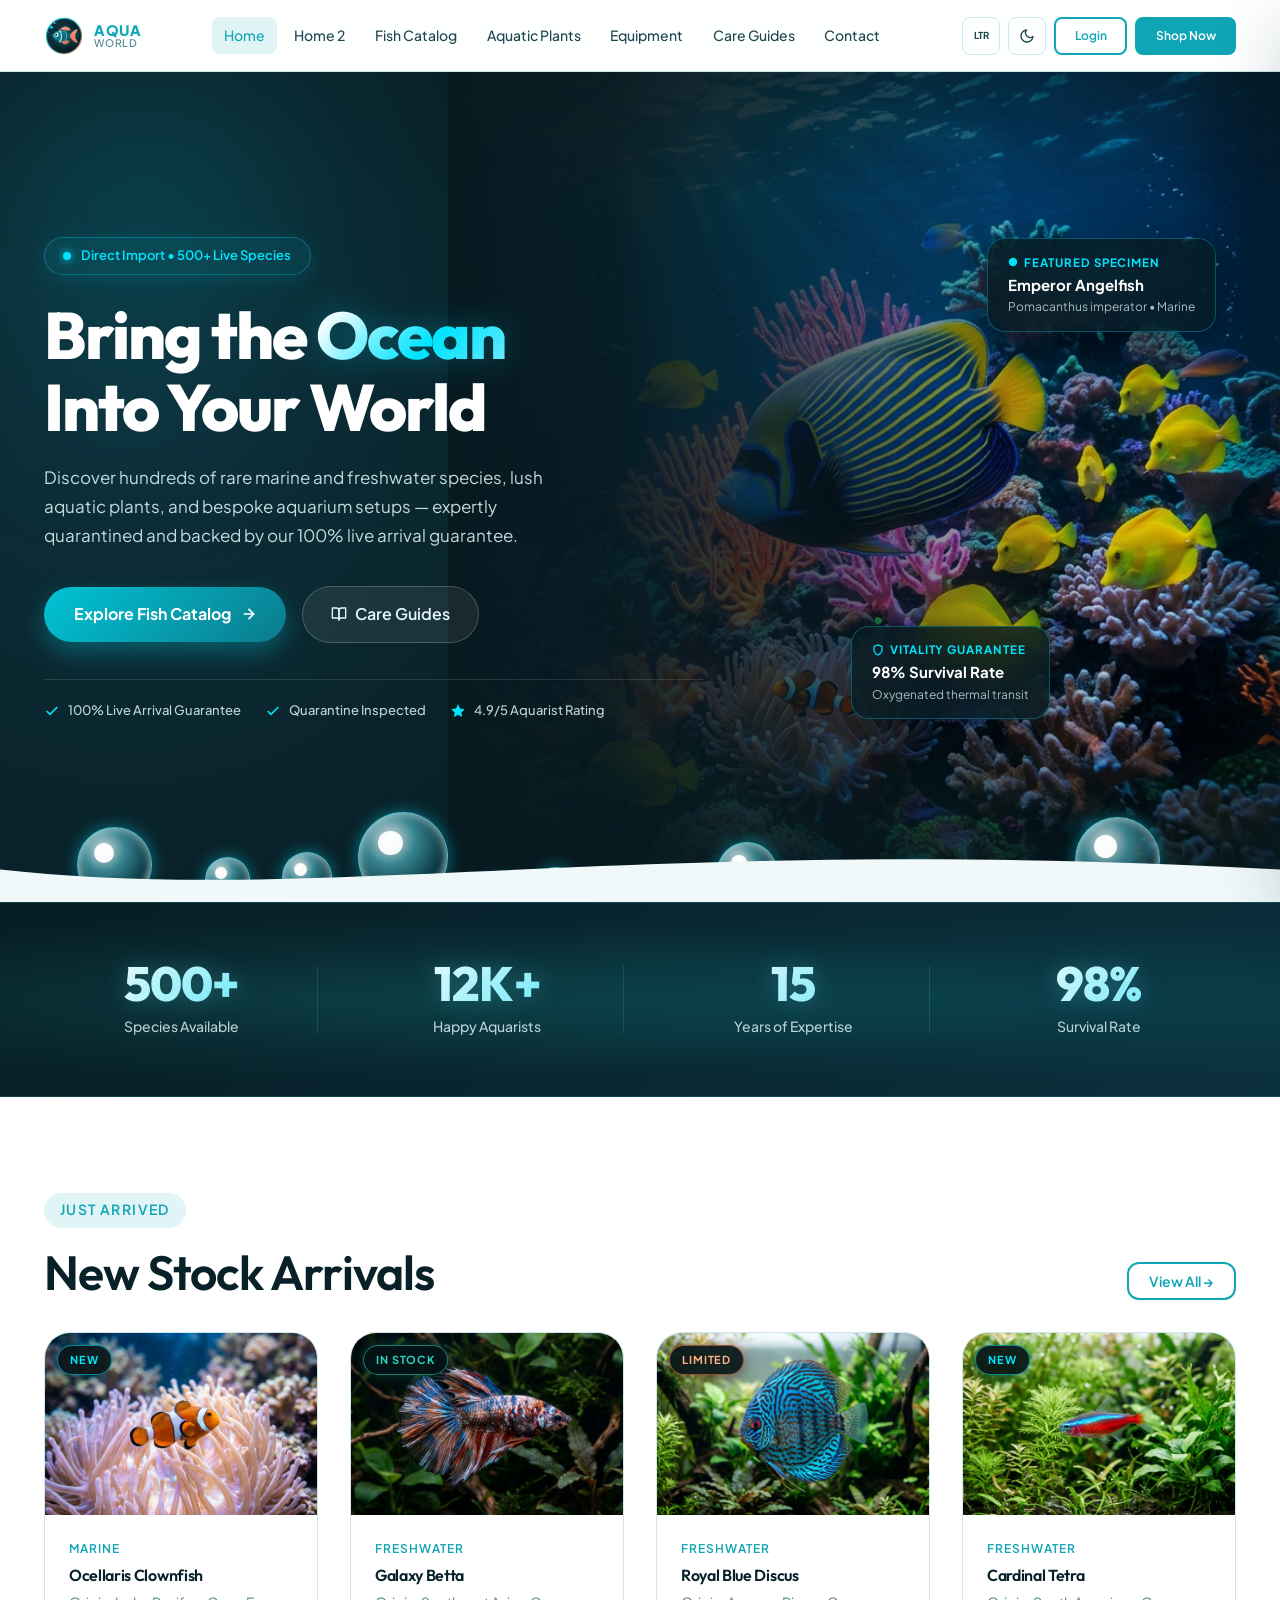
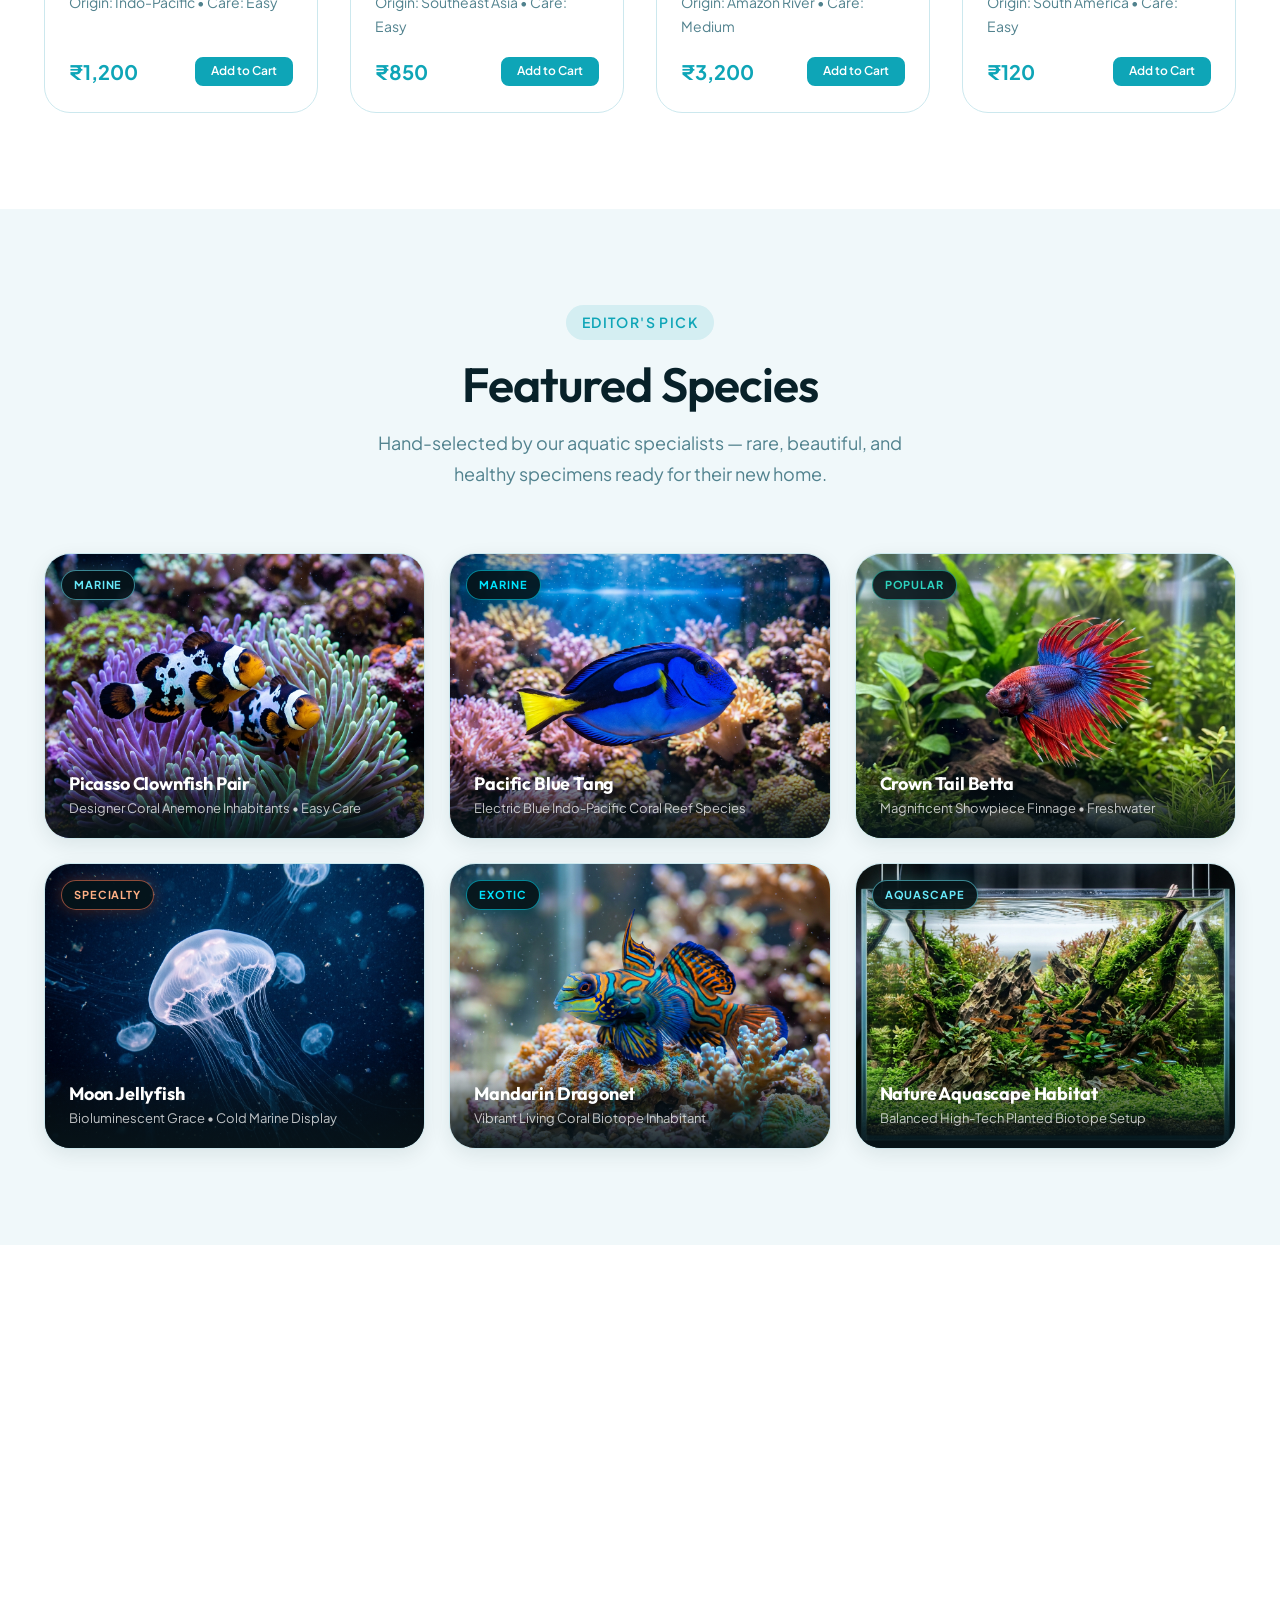
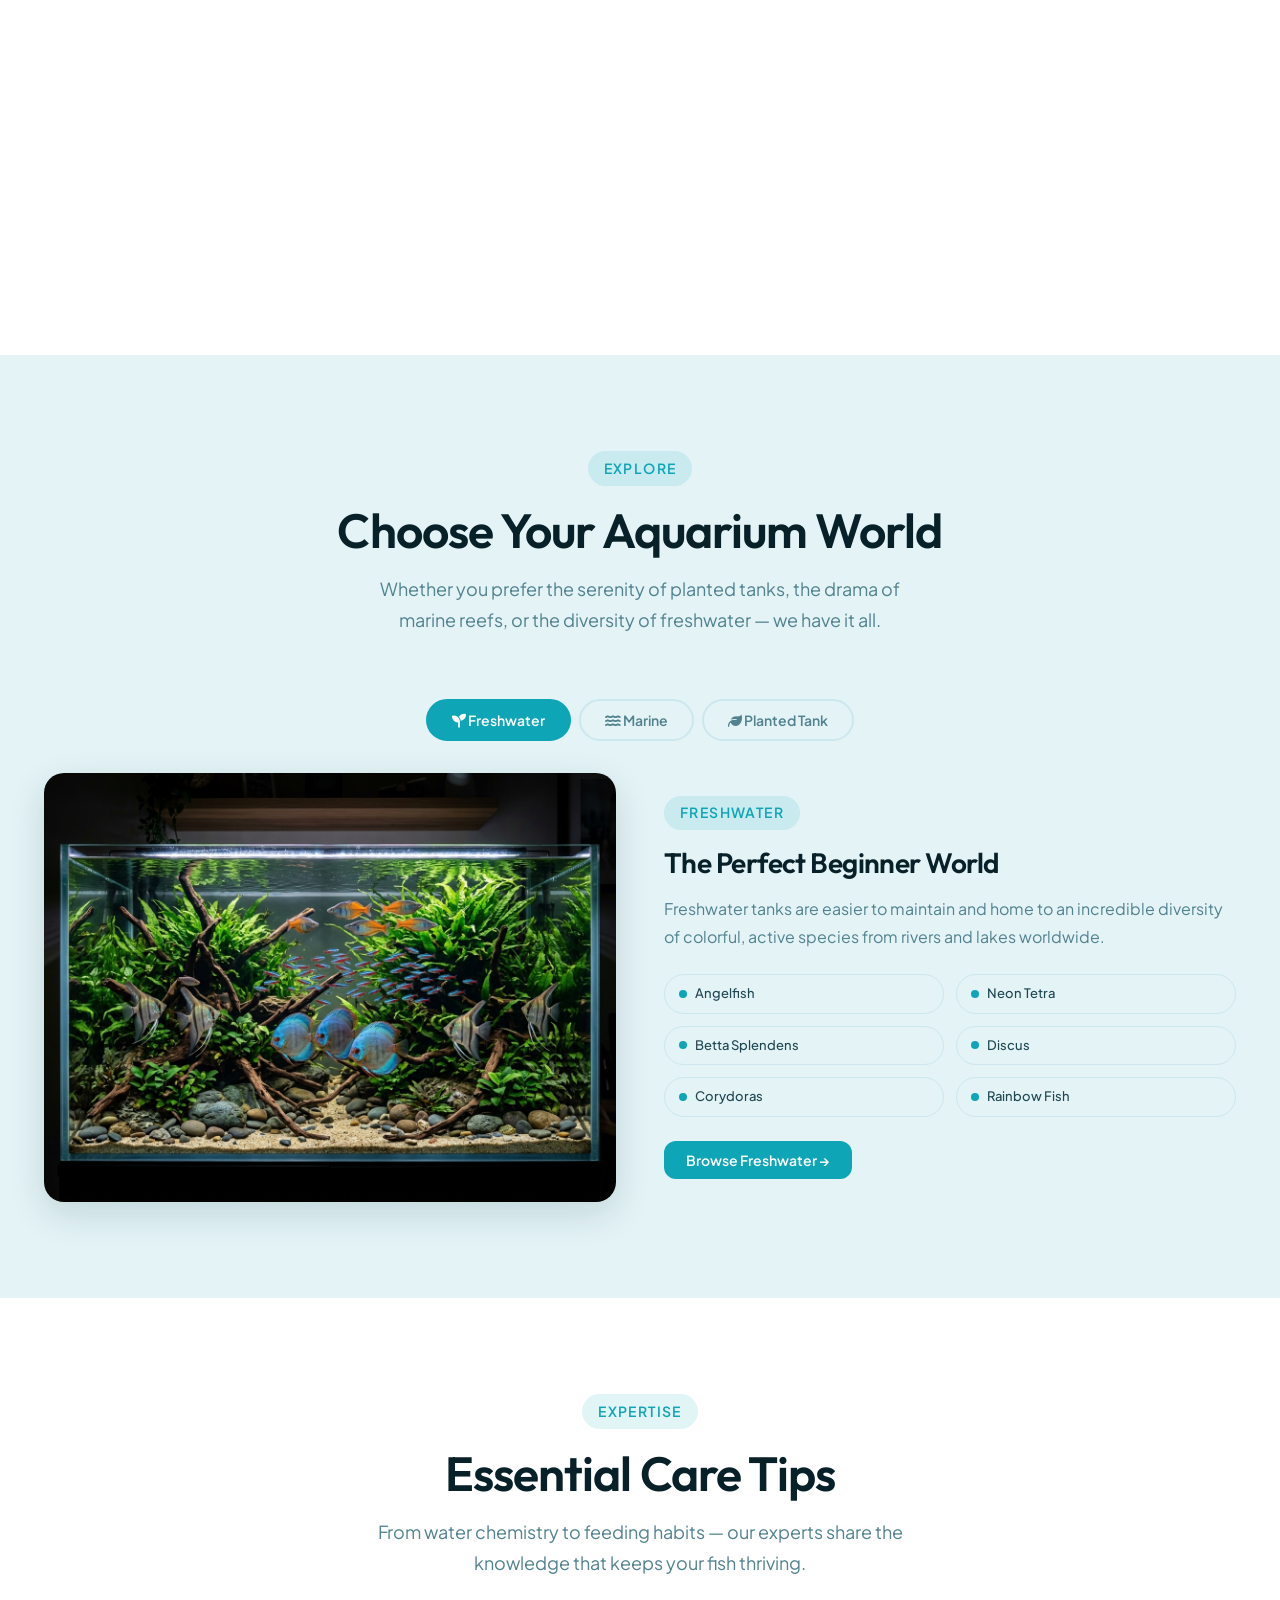
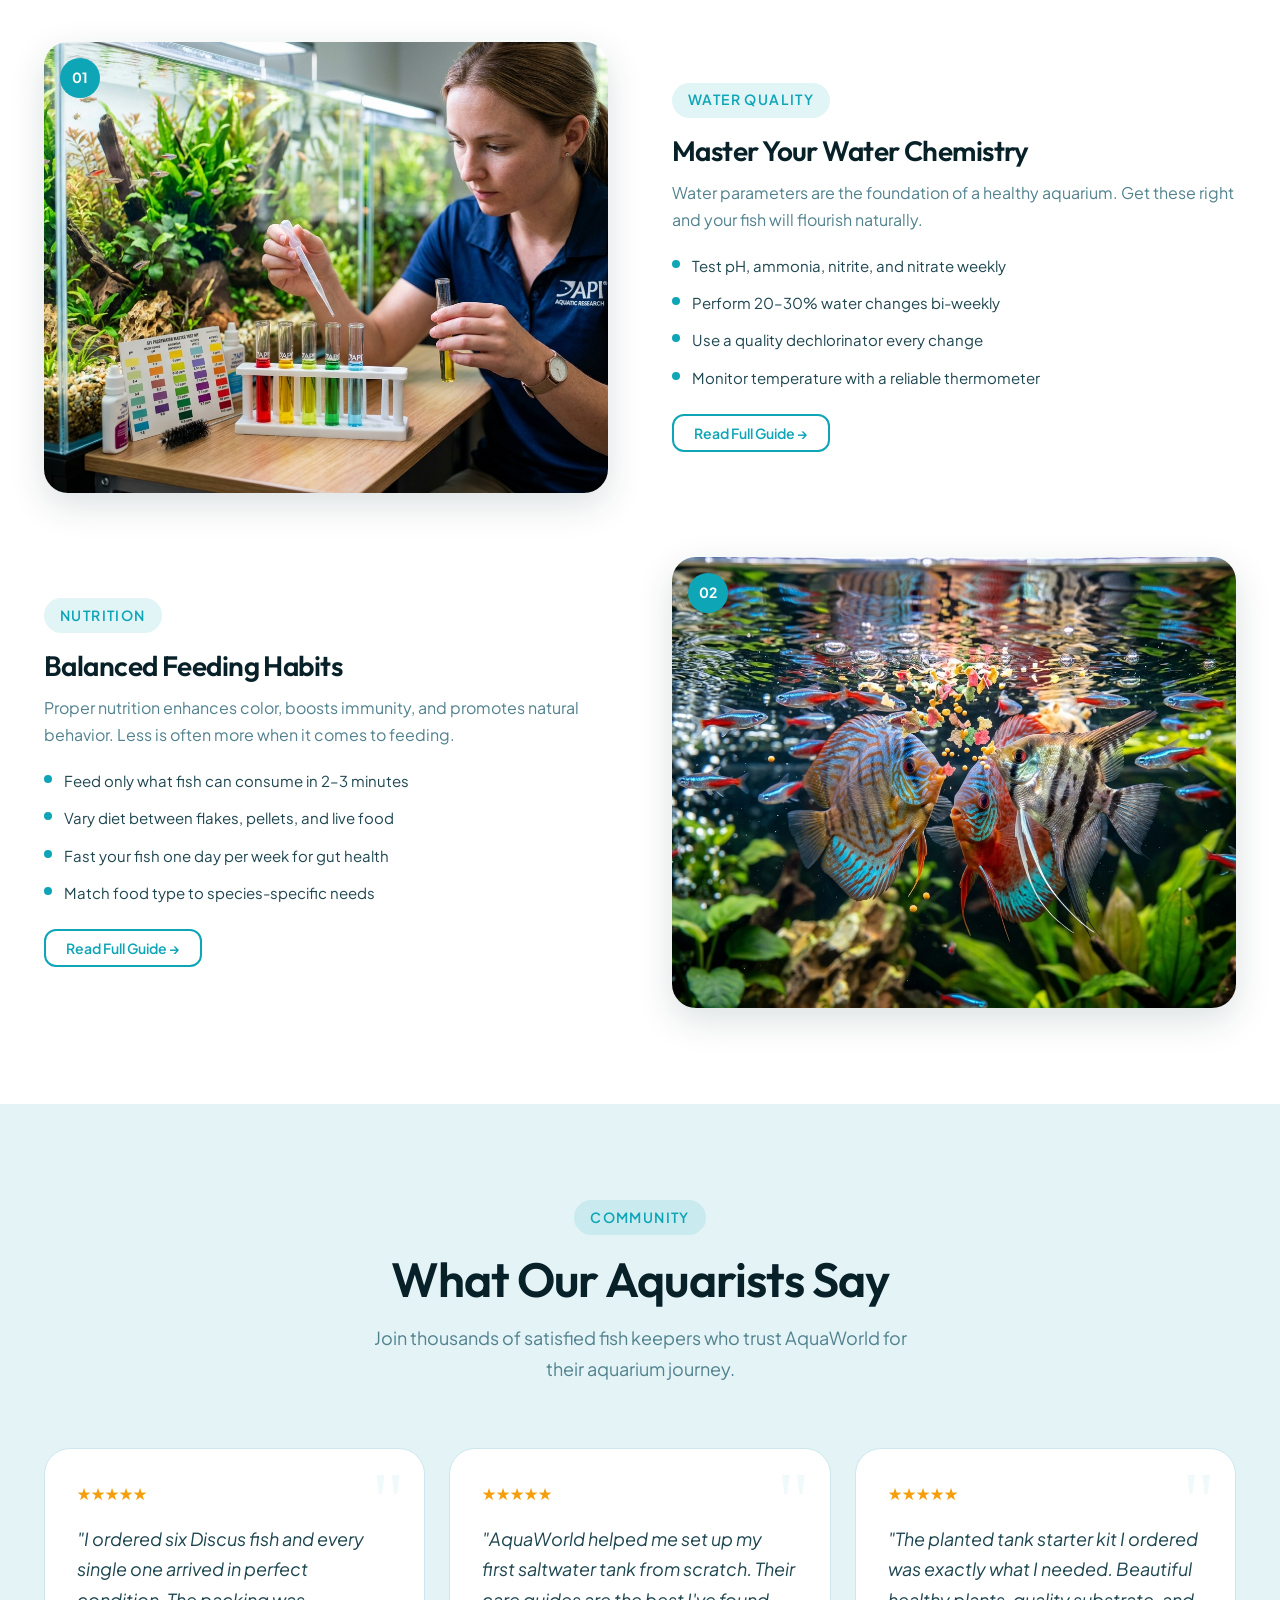
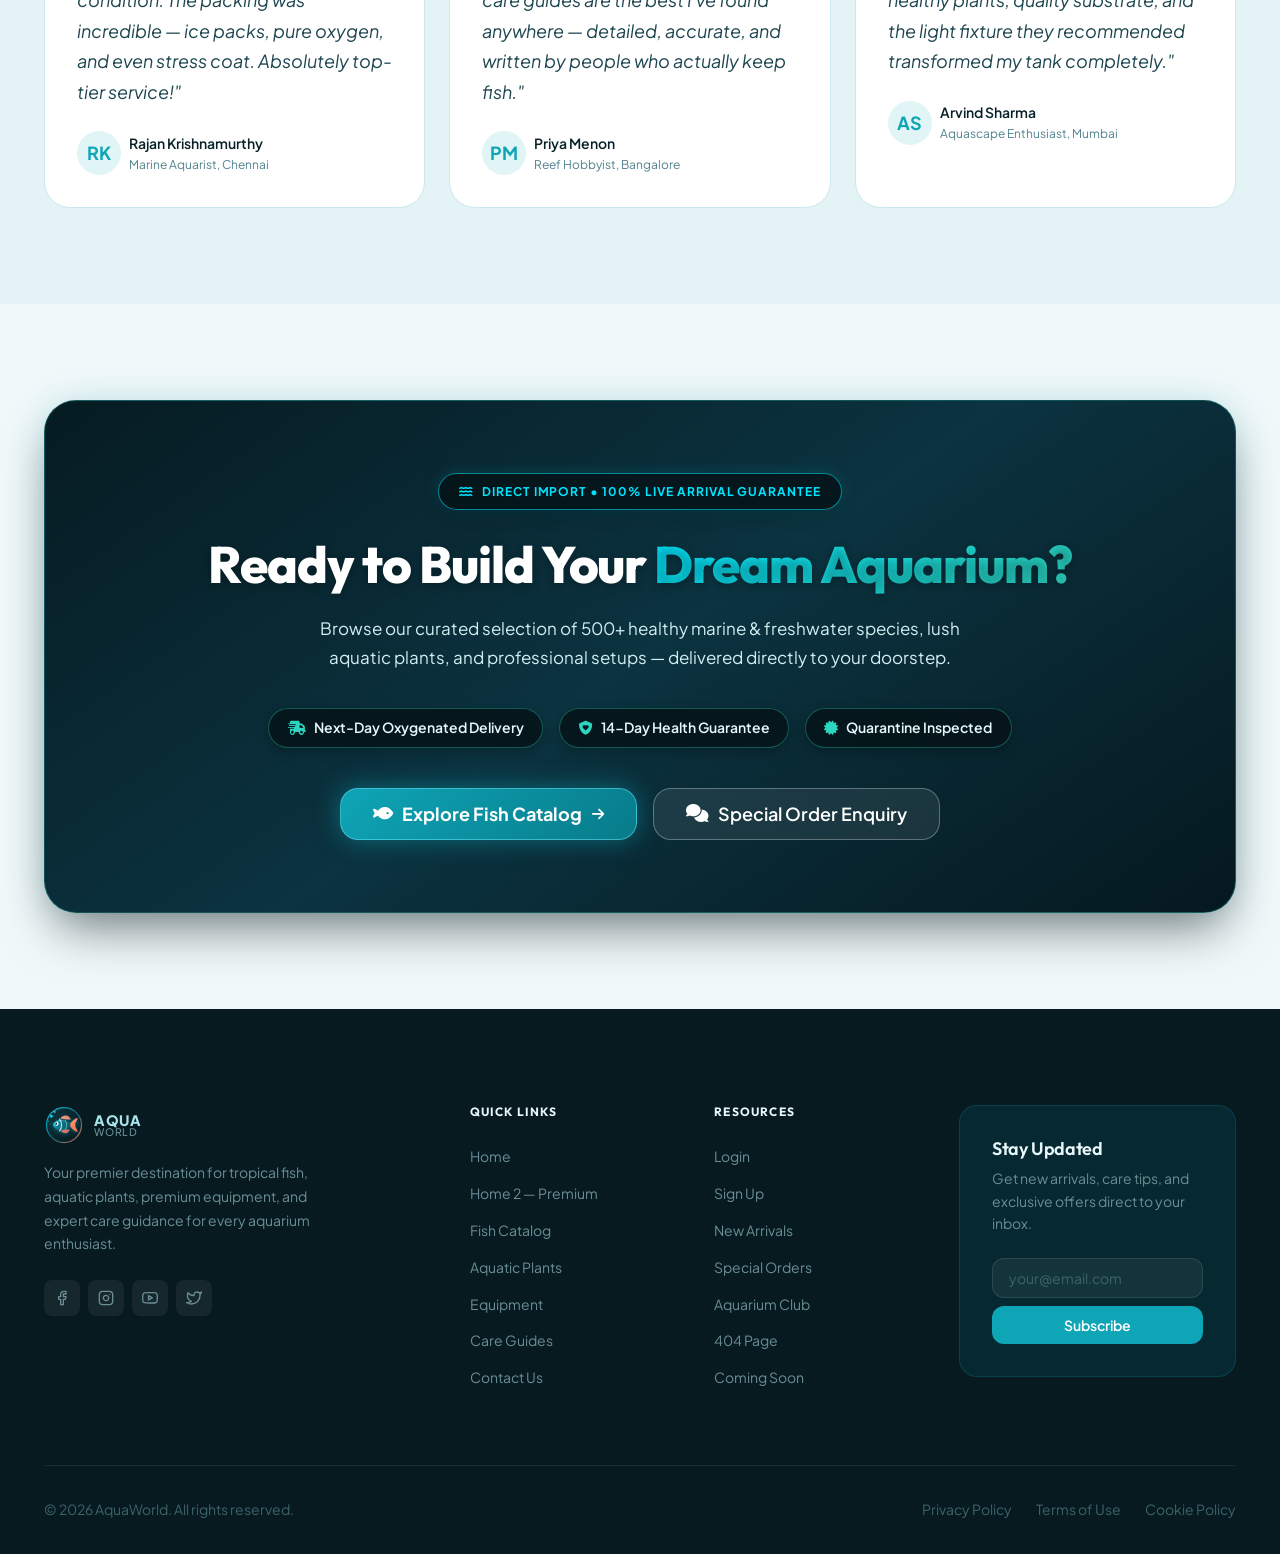
==== commit 8d987f2a: "fix" ====
--- a/index.html
+++ b/index.html
@@ -8,41 +8,273 @@
     <link rel="icon" type="image/svg+xml" href="favicon.svg">
     <link rel="stylesheet" href="style.css">
     <style>
-        /* Hero specific */
+        /* ─── Hero Specific (Modern Luxury Aquatic) ─── */
         .hero-home {
-            min-height: 100vh;
+            min-height: calc(100vh - 70px);
             position: relative;
             display: flex;
             align-items: center;
             overflow: hidden;
-            background: linear-gradient(160deg, #071A20 0%, #0B2D38 40%, #0B5C6E 100%);
+            background: radial-gradient(circle at 10% 40%, #0d313c 0%, #071a20 55%, #030d10 100%);
+            padding: 4rem 0 5rem;
+        }
+
+        .hero-home::before {
+            content: '';
+            position: absolute;
+            top: -15%;
+            left: -10%;
+            width: 550px;
+            height: 550px;
+            background: radial-gradient(circle, rgba(0, 229, 255, 0.14) 0%, rgba(11, 123, 140, 0.04) 50%, transparent 75%);
+            filter: blur(60px);
+            pointer-events: none;
+            z-index: 1;
         }
 
         .hero-fish-visual {
             position: absolute;
             right: 0;
             top: 0;
-            height: 100%;
-            width: 55%;
+            bottom: 0;
+            width: 65%;
             overflow: hidden;
+            pointer-events: none;
+            z-index: 0;
         }
 
         .hero-fish-visual img {
             width: 100%;
             height: 100%;
             object-fit: cover;
-            opacity: 0.75;
-        }
-
+            object-position: center right;
+            filter: brightness(0.95) saturate(1.15);
+        }
+
+        /* Seamless luxury multi-stop blending gradient */
         .hero-fish-visual::after {
             content: '';
             position: absolute;
             inset: 0;
-            background: linear-gradient(to right, #071A20 0%, transparent 50%);
-        }
-
-        /* Bubbles */
-        .bubble { position: absolute; border-radius: 50%; background: rgba(167,227,233,0.06); border: 1px solid rgba(167,227,233,0.1); animation: floatUp linear infinite; }
+            background: linear-gradient(to right, 
+                #071a20 0%, 
+                rgba(7, 26, 32, 0.96) 20%, 
+                rgba(7, 26, 32, 0.72) 42%, 
+                rgba(7, 26, 32, 0.25) 70%, 
+                rgba(7, 26, 32, 0.05) 88%,
+                rgba(7, 26, 32, 0.4) 100%
+            ),
+            linear-gradient(to bottom,
+                rgba(7, 26, 32, 0.6) 0%,
+                transparent 15%,
+                transparent 80%,
+                #071a20 100%
+            );
+        }
+
+        .hero-content {
+            position: relative;
+            z-index: 2;
+            max-width: 660px;
+            color: #fff;
+        }
+
+        .hero-pill-badge {
+            display: inline-flex;
+            align-items: center;
+            gap: 0.625rem;
+            font-size: 0.8125rem;
+            font-weight: 600;
+            color: #00E5FF;
+            background: rgba(0, 229, 255, 0.08);
+            border: 1px solid rgba(0, 229, 255, 0.28);
+            padding: 0.45rem 1.15rem;
+            border-radius: 9999px;
+            margin-bottom: 1.5rem;
+            backdrop-filter: blur(12px);
+            box-shadow: 0 4px 20px rgba(0, 229, 255, 0.12);
+        }
+
+        .badge-pulse-dot {
+            width: 8px;
+            height: 8px;
+            border-radius: 50%;
+            background: #00E5FF;
+            box-shadow: 0 0 10px #00E5FF;
+            animation: pulse-glow 2s infinite;
+        }
+
+        @keyframes pulse-glow {
+            0%, 100% { transform: scale(1); opacity: 1; box-shadow: 0 0 6px #00E5FF; }
+            50% { transform: scale(1.3); opacity: 0.7; box-shadow: 0 0 14px #00E5FF; }
+        }
+
+        .hero-title-main {
+            font-size: clamp(2.6rem, 5.2vw, 4.1rem);
+            font-weight: 800;
+            line-height: 1.1;
+            letter-spacing: -0.03em;
+            color: #FFFFFF;
+            margin-bottom: 1.25rem;
+        }
+
+        .hero-title-gradient {
+            background: linear-gradient(135deg, #FFFFFF 15%, #00E5FF 60%, #7BEBFF 100%);
+            -webkit-background-clip: text;
+            -webkit-text-fill-color: transparent;
+            text-shadow: 0 0 35px rgba(0, 229, 255, 0.3);
+            display: inline-block;
+        }
+
+        .hero-description {
+            font-size: 1.0625rem;
+            color: rgba(220, 243, 246, 0.88);
+            line-height: 1.7;
+            margin-bottom: 2.25rem;
+            max-width: 540px;
+            font-weight: 400;
+        }
+
+        .hero-cta-group {
+            display: flex;
+            align-items: center;
+            gap: 1rem;
+            flex-wrap: wrap;
+            margin-bottom: 2.25rem;
+        }
+
+        .btn-hero-primary {
+            display: inline-flex;
+            align-items: center;
+            gap: 0.625rem;
+            background: linear-gradient(135deg, #00C4D6 0%, #0B7B8C 100%);
+            color: #FFFFFF;
+            font-weight: 700;
+            font-size: 1rem;
+            padding: 0.875rem 1.85rem;
+            border-radius: var(--radius-full);
+            text-decoration: none;
+            box-shadow: 0 10px 25px rgba(0, 196, 214, 0.35);
+            transition: all 0.3s cubic-bezier(0.16, 1, 0.3, 1);
+        }
+
+        .btn-hero-primary:hover {
+            transform: translateY(-3px);
+            box-shadow: 0 15px 35px rgba(0, 196, 214, 0.5);
+            filter: brightness(1.08);
+            color: #fff;
+        }
+
+        .btn-hero-secondary {
+            display: inline-flex;
+            align-items: center;
+            gap: 0.5rem;
+            background: rgba(255, 255, 255, 0.07);
+            color: #E8F8FA;
+            font-weight: 600;
+            font-size: 1rem;
+            padding: 0.875rem 1.75rem;
+            border-radius: var(--radius-full);
+            border: 1px solid rgba(255, 255, 255, 0.2);
+            backdrop-filter: blur(10px);
+            text-decoration: none;
+            transition: all 0.3s ease;
+        }
+
+        .btn-hero-secondary:hover {
+            background: rgba(255, 255, 255, 0.14);
+            border-color: #00E5FF;
+            color: #00E5FF;
+            transform: translateY(-3px);
+        }
+
+        .hero-trust-strip {
+            display: flex;
+            align-items: center;
+            gap: 1.5rem;
+            flex-wrap: wrap;
+            padding-top: 1.25rem;
+            border-top: 1px solid rgba(255, 255, 255, 0.12);
+        }
+
+        .hero-trust-item {
+            display: flex;
+            align-items: center;
+            gap: 0.5rem;
+            font-size: 0.8125rem;
+            color: rgba(220, 243, 246, 0.85);
+            font-weight: 500;
+        }
+
+        .hero-trust-item svg {
+            color: #00E5FF;
+            flex-shrink: 0;
+        }
+
+        /* Floating Hero Badges (Right side over visual) */
+        .hero-floating-card {
+            position: absolute;
+            background: rgba(7, 26, 32, 0.78);
+            backdrop-filter: blur(16px);
+            border: 1px solid rgba(0, 229, 255, 0.28);
+            border-radius: var(--radius-lg);
+            padding: 0.85rem 1.25rem;
+            color: #fff;
+            box-shadow: 0 20px 40px rgba(0, 0, 0, 0.45);
+            z-index: 2;
+            pointer-events: auto;
+            transition: transform 0.4s ease, border-color 0.3s ease;
+            animation: floatSlow 6s ease-in-out infinite;
+        }
+
+        .hero-floating-card:hover {
+            transform: translateY(-6px) scale(1.02);
+            border-color: rgba(0, 229, 255, 0.6);
+        }
+
+        .hero-floating-card-1 {
+            top: 20%;
+            right: 5%;
+            animation-delay: 0s;
+        }
+
+        .hero-floating-card-2 {
+            bottom: 22%;
+            right: 18%;
+            animation-delay: 3s;
+        }
+
+        @keyframes floatSlow {
+            0%, 100% { transform: translateY(0); }
+            50% { transform: translateY(-10px); }
+        }
+
+        .floating-card-title {
+            font-size: 0.72rem;
+            font-weight: 700;
+            color: #00E5FF;
+            text-transform: uppercase;
+            letter-spacing: 0.08em;
+            margin-bottom: 0.25rem;
+            display: flex;
+            align-items: center;
+            gap: 0.4rem;
+        }
+
+        .floating-card-value {
+            font-size: 0.9375rem;
+            font-weight: 700;
+            color: #FFFFFF;
+            line-height: 1.2;
+        }
+
+        .floating-card-meta {
+            font-size: 0.75rem;
+            color: rgba(220, 243, 246, 0.75);
+            margin-top: 0.2rem;
+        }
+
+
 
         /* Featured 3x2 Grid */
         .featured-grid-3x2 {
@@ -251,14 +483,18 @@
         .wave-top svg { display: block; width: 100%; }
 
         @media (max-width: 1024px) {
-            .hero-fish-visual { width: 50%; }
+            .hero-fish-visual { width: 55%; }
+            .hero-floating-card { display: none; }
             .featured-grid-3x2 { grid-template-columns: repeat(2, 1fr); }
             .aq-type-content.active { grid-template-columns: 1fr; gap: 2rem; }
             .testimonials-grid { grid-template-columns: 1fr 1fr; }
         }
 
         @media (max-width: 768px) {
-            .hero-fish-visual { display: none; }
+            .hero-fish-visual { width: 100%; opacity: 0.35; }
+            .hero-floating-card { display: none; }
+            .hero-home { padding: 3.5rem 0 4.5rem; min-height: auto; }
+            .hero-title-main { font-size: 2.35rem; }
             .featured-grid-3x2 { grid-template-columns: 1fr; }
             .care-tip-row, .care-tip-row.rev { grid-template-columns: 1fr; direction: ltr; gap: 2rem; }
             .testimonials-grid { grid-template-columns: 1fr; }
@@ -275,45 +511,87 @@
 <section class="hero-home">
     <!-- Bubble decorations -->
     <div class="bubble-wrap" aria-hidden="true">
-        <div class="bubble" style="width:120px;height:120px;left:5%;bottom:-60px;animation-duration:14s;animation-delay:0s;"></div>
-        <div class="bubble" style="width:60px;height:60px;left:20%;bottom:-40px;animation-duration:10s;animation-delay:2s;"></div>
-        <div class="bubble" style="width:90px;height:90px;left:35%;bottom:-50px;animation-duration:12s;animation-delay:4s;"></div>
-        <div class="bubble" style="width:40px;height:40px;left:55%;bottom:-30px;animation-duration:9s;animation-delay:1s;"></div>
-        <div class="bubble" style="width:70px;height:70px;left:70%;bottom:-45px;animation-duration:11s;animation-delay:3s;"></div>
-        <div class="bubble" style="width:50px;height:50px;left:85%;bottom:-35px;animation-duration:8s;animation-delay:5s;"></div>
-        <div class="bubble" style="width:30px;height:30px;left:12%;bottom:-20px;animation-duration:7s;animation-delay:1.5s;"></div>
-        <div class="bubble" style="width:80px;height:80px;left:45%;bottom:-50px;animation-duration:16s;animation-delay:6s;"></div>
-        <div class="bubble" style="width:25px;height:25px;left:62%;bottom:-20px;animation-duration:6s;animation-delay:3.5s;"></div>
-    </div>
-
-    <!-- Fish visual (right side) -->
+        <div class="bubble" style="width:75px;height:75px;left:6%;bottom:0;animation-duration:12s;animation-delay:0s;"></div>
+        <div class="bubble" style="width:45px;height:45px;left:16%;bottom:0;animation-duration:9s;animation-delay:1.5s;"></div>
+        <div class="bubble" style="width:90px;height:90px;left:28%;bottom:0;animation-duration:14s;animation-delay:3s;"></div>
+        <div class="bubble" style="width:35px;height:35px;left:42%;bottom:0;animation-duration:8s;animation-delay:0.8s;"></div>
+        <div class="bubble" style="width:60px;height:60px;left:56%;bottom:0;animation-duration:11s;animation-delay:2.2s;"></div>
+        <div class="bubble" style="width:40px;height:40px;left:70%;bottom:0;animation-duration:10s;animation-delay:4s;"></div>
+        <div class="bubble" style="width:85px;height:85px;left:84%;bottom:0;animation-duration:13s;animation-delay:1s;"></div>
+        <div class="bubble" style="width:30px;height:30px;left:92%;bottom:0;animation-duration:7s;animation-delay:2.8s;"></div>
+        <div class="bubble" style="width:50px;height:50px;left:22%;bottom:0;animation-duration:10.5s;animation-delay:5s;"></div>
+        <div class="bubble" style="width:25px;height:25px;left:38%;bottom:0;animation-duration:6.5s;animation-delay:4.2s;"></div>
+    </div>
+
+    <!-- Fish visual (right side with seamless multi-stop gradient mask) -->
     <div class="hero-fish-visual">
-        <img src="https://images.unsplash.com/photo-1524704654690-b56c05c78a00?w=1200&q=80" alt="Tropical coral reef aquarium" loading="eager" class="animate-slow-zoom">
+        <img src="assets/images/hero_ocean_fish.jpg" alt="Vibrant marine coral reef aquarium with Emperor Angelfish and Yellow Tangs" loading="eager" class="animate-slow-zoom">
+    </div>
+
+    <!-- Floating Specimen Card 1 (Top Right) -->
+    <div class="hero-floating-card hero-floating-card-1">
+        <div class="floating-card-title">
+            <svg width="10" height="10" viewBox="0 0 24 24" fill="#00E5FF"><circle cx="12" cy="12" r="10"/></svg>
+            Featured Specimen
+        </div>
+        <div class="floating-card-value">Emperor Angelfish</div>
+        <div class="floating-card-meta">Pomacanthus imperator &bull; Marine</div>
+    </div>
+
+    <!-- Floating Vitality Card 2 (Bottom Right) -->
+    <div class="hero-floating-card hero-floating-card-2">
+        <div class="floating-card-title">
+            <svg width="12" height="12" viewBox="0 0 24 24" fill="none" stroke="currentColor" stroke-width="2.5"><path d="M12 22s8-4 8-10V5l-8-3-8 3v7c0 6 8 10 8 10z"/></svg>
+            Vitality Guarantee
+        </div>
+        <div class="floating-card-value">98% Survival Rate</div>
+        <div class="floating-card-meta">Oxygenated thermal transit</div>
     </div>
 
     <!-- Content -->
-    <div class="container" style="position:relative;z-index:1;">
+    <div class="container" style="position:relative;z-index:2;">
         <div class="hero-content animate-fade-in-up">
-            <div class="hero-label">
-                <svg xmlns="http://www.w3.org/2000/svg" width="14" height="14" viewBox="0 0 24 24" fill="none" stroke="currentColor" stroke-width="2"><path d="M6.5 12c.94-3.46 4.94-6 8.5-6 3.56 0 6.06 2.54 7 6-.94 3.47-3.44 6-7 6s-7.56-2.53-8.5-6z"/></svg>
-                New arrivals every week
-            </div>
-            <h1 class="hero-title">
-                Bring the Ocean<br>
-                <span class="text-accent">Home</span>
+            <div class="hero-pill-badge">
+                <span class="badge-pulse-dot"></span>
+                Direct Import &bull; 500+ Live Species
+            </div>
+            <h1 class="hero-title-main">
+                Bring the <span class="hero-title-gradient">Ocean</span><br>
+                Into Your World
             </h1>
-            <p class="hero-desc">
-                Discover hundreds of rare tropical fish, vibrant marine species, lush aquatic plants, and premium equipment — everything you need for a stunning aquarium.
+            <p class="hero-description">
+                Discover hundreds of rare marine and freshwater species, lush aquatic plants, and bespoke aquarium setups — expertly quarantined and backed by our 100% live arrival guarantee.
             </p>
-            <div class="hero-actions">
-                <a href="catalog.html" class="btn btn-primary btn-xl">Explore Fish Catalog</a>
-                <a href="care-guides.html" class="btn btn-white btn-xl">Care Guides</a>
+            <div class="hero-cta-group">
+                <a href="catalog.html" class="btn-hero-primary">
+                    Explore Fish Catalog
+                    <svg xmlns="http://www.w3.org/2000/svg" width="16" height="16" viewBox="0 0 24 24" fill="none" stroke="currentColor" stroke-width="2.5" stroke-linecap="round" stroke-linejoin="round"><line x1="5" y1="12" x2="19" y2="12"></line><polyline points="12 5 19 12 12 19"></polyline></svg>
+                </a>
+                <a href="care-guides.html" class="btn-hero-secondary">
+                    <svg xmlns="http://www.w3.org/2000/svg" width="16" height="16" viewBox="0 0 24 24" fill="none" stroke="currentColor" stroke-width="2" stroke-linecap="round" stroke-linejoin="round"><path d="M2 3h6a4 4 0 0 1 4 4v14a3 3 0 0 0-3-3H2z"></path><path d="M22 3h-6a4 4 0 0 0-4 4v14a3 3 0 0 1 3-3h7z"></path></svg>
+                    Care Guides
+                </a>
+            </div>
+
+            <div class="hero-trust-strip">
+                <div class="hero-trust-item">
+                    <svg xmlns="http://www.w3.org/2000/svg" width="16" height="16" viewBox="0 0 24 24" fill="none" stroke="currentColor" stroke-width="2.5"><polyline points="20 6 9 17 4 12"></polyline></svg>
+                    100% Live Arrival Guarantee
+                </div>
+                <div class="hero-trust-item">
+                    <svg xmlns="http://www.w3.org/2000/svg" width="16" height="16" viewBox="0 0 24 24" fill="none" stroke="currentColor" stroke-width="2.5"><polyline points="20 6 9 17 4 12"></polyline></svg>
+                    Quarantine Inspected
+                </div>
+                <div class="hero-trust-item">
+                    <svg xmlns="http://www.w3.org/2000/svg" width="16" height="16" viewBox="0 0 24 24" fill="currentColor"><polygon points="12 2 15.09 8.26 22 9.27 17 14.14 18.18 21.02 12 17.77 5.82 21.02 7 14.14 2 9.27 8.91 8.26 12 2"/></svg>
+                    4.9/5 Aquarist Rating
+                </div>
             </div>
         </div>
     </div>
 
     <!-- Hero bottom wave -->
-    <div class="wave-top" style="position:absolute;bottom:-1px;left:0;right:0;">
+    <div class="wave-top" style="position:absolute;bottom:-1px;left:0;right:0;z-index:3;">
         <svg viewBox="0 0 1440 80" fill="none" xmlns="http://www.w3.org/2000/svg" preserveAspectRatio="none">
             <path d="M0,40 C360,80 720,0 1440,40 L1440,80 L0,80 Z" fill="var(--bg-base)"/>
         </svg>
@@ -359,8 +637,8 @@
             <!-- Arrival card 1 -->
             <div class="product-card">
                 <div class="product-card-img-wrap">
-                    <img src="https://images.unsplash.com/photo-1535591273668-578e31182c4f?w=600&q=80" alt="Ocellaris Clownfish" loading="lazy">
-                    <div class="product-card-badge"><span class="badge badge-danger">New</span></div>
+                    <img src="assets/images/ocellaris_clownfish.jpg" alt="Ocellaris Clownfish" loading="lazy">
+                    <div class="product-card-badge"><span class="badge badge-primary">New</span></div>
                 </div>
                 <div class="product-card-body">
                     <span class="product-card-category">Marine</span>
@@ -376,7 +654,7 @@
             <!-- Arrival card 2 -->
             <div class="product-card">
                 <div class="product-card-img-wrap">
-                    <img src="https://images.unsplash.com/photo-1522069169874-c58ec4b76be5?w=600&q=80" alt="Galaxy Betta" loading="lazy">
+                    <img src="assets/images/galaxy_betta.jpg" alt="Galaxy Betta" loading="lazy">
                     <div class="product-card-badge"><span class="badge badge-success">In Stock</span></div>
                 </div>
                 <div class="product-card-body">
@@ -393,7 +671,7 @@
             <!-- Arrival card 3 -->
             <div class="product-card">
                 <div class="product-card-img-wrap">
-                    <img src="https://images.unsplash.com/photo-1544551763-92ab472cad5d?w=600&q=80" alt="Royal Blue Discus" loading="lazy">
+                    <img src="assets/images/royal_blue_discus.jpg" alt="Royal Blue Discus" loading="lazy">
                     <div class="product-card-badge"><span class="badge badge-warning">Limited</span></div>
                 </div>
                 <div class="product-card-body">
@@ -410,8 +688,8 @@
             <!-- Arrival card 4 -->
             <div class="product-card">
                 <div class="product-card-img-wrap">
-                    <img src="https://images.unsplash.com/photo-1565118531796-763e5082d113?w=600&q=80" alt="Cardinal Tetra" loading="lazy">
-                    <div class="product-card-badge"><span class="badge badge-danger">New</span></div>
+                    <img src="assets/images/cardinal_tetra.jpg" alt="Cardinal Tetra" loading="lazy">
+                    <div class="product-card-badge"><span class="badge badge-primary">New</span></div>
                 </div>
                 <div class="product-card-body">
                     <span class="product-card-category">Freshwater</span>
@@ -440,12 +718,12 @@
             <!-- Card 1 -->
             <a href="catalog.html" class="species-card-3x2">
                 <div class="species-card-3x2-badge">
-                    <span class="badge badge-info">Freshwater</span>
-                </div>
-                <img src="https://images.unsplash.com/photo-1544551763-92ab472cad5d?w=800&q=80" alt="Symphysodon Discus" loading="lazy">
+                    <span class="badge badge-info">Marine</span>
+                </div>
+                <img src="assets/images/picasso_clownfish.jpg" alt="Picasso Clownfish Pair" loading="lazy">
                 <div class="species-card-3x2-info">
-                    <h4>Symphysodon Discus</h4>
-                    <p>The King of the Aquarium &bull; Amazon Basin</p>
+                    <h4>Picasso Clownfish Pair</h4>
+                    <p>Designer Coral Anemone Inhabitants &bull; Easy Care</p>
                 </div>
             </a>
 
@@ -454,10 +732,10 @@
                 <div class="species-card-3x2-badge">
                     <span class="badge badge-primary">Marine</span>
                 </div>
-                <img src="https://images.unsplash.com/photo-1524704654690-b56c05c78a00?w=800&q=80" alt="Blue Tang" loading="lazy">
+                <img src="assets/images/pacific_blue_tang.jpg" alt="Pacific Blue Tang" loading="lazy">
                 <div class="species-card-3x2-info">
-                    <h4>Blue Tang (Paracanthurus)</h4>
-                    <p>Vibrant Indo-Pacific Coral Reef Species</p>
+                    <h4>Pacific Blue Tang</h4>
+                    <p>Electric Blue Indo-Pacific Coral Reef Species</p>
                 </div>
             </a>
 
@@ -466,34 +744,34 @@
                 <div class="species-card-3x2-badge">
                     <span class="badge badge-success">Popular</span>
                 </div>
-                <img src="https://images.unsplash.com/photo-1522069169874-c58ec4b76be5?w=800&q=80" alt="Crown Tail Betta" loading="lazy">
+                <img src="assets/images/crowntail_betta.jpg" alt="Crown Tail Betta" loading="lazy">
                 <div class="species-card-3x2-info">
                     <h4>Crown Tail Betta</h4>
-                    <p>Magnificent Showpiece Finnage &bull; Easy Care</p>
+                    <p>Magnificent Showpiece Finnage &bull; Freshwater</p>
                 </div>
             </a>
 
             <!-- Card 4 -->
             <a href="catalog.html" class="species-card-3x2">
                 <div class="species-card-3x2-badge">
-                    <span class="badge badge-success">Community</span>
-                </div>
-                <img src="https://images.unsplash.com/photo-1565118531796-763e5082d113?w=800&q=80" alt="Cardinal & Neon Tetras" loading="lazy">
+                    <span class="badge badge-warning">Specialty</span>
+                </div>
+                <img src="assets/images/moon_jellyfish.jpg" alt="Moon Jellyfish" loading="lazy">
                 <div class="species-card-3x2-info">
-                    <h4>Cardinal & Neon Tetras</h4>
-                    <p>Schooling Jewels for Nature Aquariums</p>
+                    <h4>Moon Jellyfish</h4>
+                    <p>Bioluminescent Grace &bull; Cold Marine Display</p>
                 </div>
             </a>
 
             <!-- Card 5 -->
             <a href="catalog.html" class="species-card-3x2">
                 <div class="species-card-3x2-badge">
-                    <span class="badge badge-warning">Rare</span>
-                </div>
-                <img src="https://images.unsplash.com/photo-1583212292454-1fe6229603b7?w=800&q=80" alt="Altum Angelfish" loading="lazy">
+                    <span class="badge badge-danger">Exotic</span>
+                </div>
+                <img src="assets/images/mandarin_dragonet.jpg" alt="Mandarin Dragonet" loading="lazy">
                 <div class="species-card-3x2-info">
-                    <h4>Altum Angelfish</h4>
-                    <p>Majestic High-Finned Wild Orinoco Specimen</p>
+                    <h4>Mandarin Dragonet</h4>
+                    <p>Vibrant Living Coral Biotope Inhabitant</p>
                 </div>
             </a>
 
@@ -502,10 +780,10 @@
                 <div class="species-card-3x2-badge">
                     <span class="badge badge-info">Aquascape</span>
                 </div>
-                <img src="https://images.unsplash.com/photo-1518796745738-41048802f99a?w=800&q=80" alt="Nature Aquascape Habitat" loading="lazy">
+                <img src="assets/images/nature_aquascape.jpg" alt="Planted Nature Aquascape" loading="lazy">
                 <div class="species-card-3x2-info">
                     <h4>Nature Aquascape Habitat</h4>
-                    <p>Complete Balanced Planted Biotope Setup</p>
+                    <p>Balanced High-Tech Planted Biotope Setup</p>
                 </div>
             </a>
         </div>
@@ -567,15 +845,15 @@
         </div>
 
         <div class="aq-type-tabs">
-            <button class="aq-tab-btn active" onclick="switchAqType('freshwater', this)">🌿 Freshwater</button>
-            <button class="aq-tab-btn" onclick="switchAqType('marine', this)">🌊 Marine</button>
-            <button class="aq-tab-btn" onclick="switchAqType('planted', this)">🪴 Planted Tank</button>
+            <button class="aq-tab-btn active" onclick="switchAqType('freshwater', this)"><i class="fa-solid fa-seedling"></i> Freshwater</button>
+            <button class="aq-tab-btn" onclick="switchAqType('marine', this)"><i class="fa-solid fa-water"></i> Marine</button>
+            <button class="aq-tab-btn" onclick="switchAqType('planted', this)"><i class="fa-solid fa-leaf"></i> Planted Tank</button>
         </div>
 
         <!-- Freshwater -->
         <div class="aq-type-content active reveal" id="aq-freshwater">
             <div class="aq-type-img">
-                <img src="https://images.unsplash.com/photo-1565118531796-763e5082d113?w=800&q=80" alt="Freshwater community aquarium">
+                <img src="assets/images/freshwater_world.jpg" alt="Freshwater community aquarium">
             </div>
             <div>
                 <span class="section-label">Freshwater</span>
@@ -596,7 +874,7 @@
         <!-- Marine -->
         <div class="aq-type-content" id="aq-marine">
             <div class="aq-type-img">
-                <img src="https://images.unsplash.com/photo-1583212292454-1fe6229603b7?w=800&q=80" alt="Marine reef aquarium with coral">
+                <img src="assets/images/marine_world.jpg" alt="Marine reef aquarium with coral">
             </div>
             <div>
                 <span class="section-label">Marine</span>
@@ -617,7 +895,7 @@
         <!-- Planted -->
         <div class="aq-type-content" id="aq-planted">
             <div class="aq-type-img">
-                <img src="https://images.unsplash.com/photo-1518796745738-41048802f99a?w=800&q=80" alt="Dutch planted aquarium aquascape">
+                <img src="assets/images/planted_world.jpg" alt="Dutch planted aquarium aquascape">
             </div>
             <div>
                 <span class="section-label">Planted Tank</span>
@@ -648,7 +926,7 @@
 
         <div class="care-tip-row reveal">
             <div class="care-tip-img-wrap">
-                <img src="https://images.unsplash.com/photo-1584464491033-06628f3a6b7b?w=800&q=80" alt="Testing aquarium water quality">
+                <img src="assets/images/water_quality_care.jpg" alt="Testing aquarium water quality parameters">
                 <div class="care-tip-num">01</div>
             </div>
             <div>
@@ -667,7 +945,7 @@
 
         <div class="care-tip-row rev reveal">
             <div class="care-tip-img-wrap">
-                <img src="https://images.unsplash.com/photo-1620735692151-26a7e0748429?w=800&q=80" alt="Aquarium fish feeding">
+                <img src="assets/images/fish_nutrition_feeding.jpg" alt="Aquarium fish feeding flakes and pellets">
                 <div class="care-tip-num">02</div>
             </div>
             <div>
@@ -741,32 +1019,37 @@
     </div>
 </section>
 
-<!-- ─── CTA BAND ───────────────────────────────────── -->
+<!-- ─── CTA BAND (Luxury Oceanic Glass Island) ─────── -->
 <section class="cta-band reveal">
     <div class="container">
-        <h2 class="cta-band-title">Ready to Start Your Aquarium Journey?</h2>
-        <p class="cta-band-desc">Browse our full catalog of tropical fish, marine species, plants, and equipment — all in one place.</p>
-        <div class="cta-band-actions">
-            <a href="catalog.html" class="btn btn-white btn-xl">Shop Fish Catalog</a>
-            <a href="contact.html" class="btn btn-secondary btn-xl" style="border-color:rgba(255,255,255,0.4);color:#fff;">Special Order Enquiry</a>
+        <div class="cta-band-container">
+            <div class="cta-pill-badge">
+                <i class="fa-solid fa-water"></i> Direct Import • 100% Live Arrival Guarantee
+            </div>
+            <h2 class="cta-band-title">
+                Ready to Build Your <span style="background: linear-gradient(135deg, #00E5FF, #2DD4BF); -webkit-background-clip: text; -webkit-text-fill-color: transparent;">Dream Aquarium?</span>
+            </h2>
+            <p class="cta-band-desc">
+                Browse our curated selection of 500+ healthy marine & freshwater species, lush aquatic plants, and professional setups — delivered directly to your doorstep.
+            </p>
+            <div class="cta-perks">
+                <div class="cta-perk-item"><i class="fa-solid fa-truck-fast"></i> Next-Day Oxygenated Delivery</div>
+                <div class="cta-perk-item"><i class="fa-solid fa-shield-heart"></i> 14-Day Health Guarantee</div>
+                <div class="cta-perk-item"><i class="fa-solid fa-certificate"></i> Quarantine Inspected</div>
+            </div>
+            <div class="cta-band-actions">
+                <a href="catalog.html" class="btn btn-primary btn-xl">
+                    <i class="fa-solid fa-fish"></i> Explore Fish Catalog <i class="fa-solid fa-arrow-right" style="font-size:0.875rem;"></i>
+                </a>
+                <a href="contact.html" class="btn btn-secondary btn-xl">
+                    <i class="fa-solid fa-comments"></i> Special Order Enquiry
+                </a>
+            </div>
         </div>
     </div>
 </section>
 
-<!-- ─── NEWSLETTER ─────────────────────────────────── -->
-<section class="newsletter-section">
-    <div class="container">
-        <div class="section-header centered" style="margin-bottom:0;">
-            <span class="section-label">Stay Connected</span>
-            <h2 class="section-title">Get Aquarium Tips & Offers</h2>
-            <p class="section-desc">New arrivals, care guides, and exclusive member discounts — delivered to your inbox weekly.</p>
-            <form onsubmit="event.preventDefault(); alert('Thank you! 🐠 You\'re now subscribed.'); this.reset();" class="newsletter-form" style="margin-top:1.5rem;">
-                <input type="email" placeholder="Enter your email address" class="newsletter-input" required>
-                <button type="submit" class="btn btn-primary">Subscribe</button>
-            </form>
-        </div>
-    </div>
-</section>
+
 
 <!-- Footer placeholder -->
 <div id="main-footer"></div>
--- a/style.css
+++ b/style.css
@@ -1,48 +1,51 @@
 /* =====================================================
    AQUA WORLD — Aquarium Fish & Aquatic Supplies Store
-   Design System & Global Styles
+   Design System & Global Styles — Calm Underwater Theme
    ===================================================== */
 
-@import url('https://fonts.googleapis.com/css2?family=Inter:wght@300;400;500;600;700;800;900&display=swap');
-
-/* ─── CSS Custom Properties ─────────────────────────── */
+@import url('https://fonts.googleapis.com/css2?family=Outfit:wght@300;400;500;600;700;800;900&family=Plus+Jakarta+Sans:ital,wght@0,300;0,400;0,500;0,600;0,700;0,800;1,400&display=swap');
+@import url('https://cdnjs.cloudflare.com/ajax/libs/font-awesome/6.5.1/css/all.min.css');
+
+/* ─── CSS Custom Properties (Calm Underwater Theme) ── */
 :root {
-    /* Brand Colors */
-    --clr-primary: #0B7B8C;
-    --clr-primary-dark: #08606E;
-    --clr-primary-light: #0E9CB1;
-    --clr-primary-xlight: #D1F2F5;
-    --clr-secondary: #A7E3E9;
-    --clr-secondary-dark: #7BCFD8;
-    --clr-accent: #E8F8FA;
-
-    /* Status / indicator colors (used only for badges, tags, metrics) */
-    --clr-success: #059669;
-    --clr-warning: #D97706;
-    --clr-danger: #DC2626;
-    --clr-info: #0284C7;
-
-    /* Light Mode Backgrounds */
-    --bg-base: #F0FAFB;
+    /* Brand Colors — Calm Oceanic & Bioluminescent Accents */
+    --clr-primary: #0EA5B7;
+    --clr-primary-dark: #087B8A;
+    --clr-primary-light: #38BDF8;
+    --clr-primary-xlight: rgba(14, 165, 183, 0.12);
+    --clr-secondary: #2DD4BF;
+    --clr-secondary-dark: #14B8A6;
+    --clr-accent: #67E8F9;
+    --clr-seafoam: #A7F3D0;
+    --clr-coral: #FF7B54;
+
+    /* Status / indicator colors */
+    --clr-success: #10B981;
+    --clr-warning: #F59E0B;
+    --clr-danger: #EF4444;
+    --clr-info: #06B6D4;
+
+    /* Light Mode Backgrounds (Serene Shallow Lagoon) */
+    --bg-base: #F0F8FA;
     --bg-surface: #FFFFFF;
-    --bg-surface-2: #E8F6F8;
-    --bg-subtle: #F5FCFD;
+    --bg-surface-2: #E3F3F6;
+    --bg-subtle: #F5FBFD;
 
     /* Light Mode Text */
-    --text-heading: #0D1F2D;
-    --text-body: #2D4A52;
-    --text-muted: #6B8E96;
-    --text-placeholder: #9DB8BE;
+    --text-heading: #082129;
+    --text-body: #1E4650;
+    --text-muted: #51828E;
+    --text-placeholder: #8BB0B8;
 
     /* Borders */
-    --border-color: #C8E8EC;
-    --border-strong: #9DCDD4;
-
-    /* Shadows */
-    --shadow-sm: 0 1px 3px rgba(11,123,140,0.08);
-    --shadow-md: 0 4px 16px rgba(11,123,140,0.12);
-    --shadow-lg: 0 8px 32px rgba(11,123,140,0.16);
-    --shadow-xl: 0 20px 60px rgba(11,123,140,0.20);
+    --border-color: #CCE8EE;
+    --border-strong: #93CCD8;
+
+    /* Shadows & Underwater Depth */
+    --shadow-sm: 0 2px 6px rgba(6, 40, 48, 0.06);
+    --shadow-md: 0 6px 20px rgba(6, 40, 48, 0.09);
+    --shadow-lg: 0 12px 36px rgba(6, 40, 48, 0.14);
+    --shadow-xl: 0 24px 64px rgba(6, 40, 48, 0.18);
 
     /* Spacing */
     --space-xs: 0.25rem;
@@ -55,14 +58,15 @@
     --space-4xl: 6rem;
 
     /* Border Radius */
-    --radius-sm: 6px;
-    --radius-md: 10px;
-    --radius-lg: 16px;
-    --radius-xl: 24px;
+    --radius-sm: 8px;
+    --radius-md: 12px;
+    --radius-lg: 18px;
+    --radius-xl: 26px;
     --radius-full: 9999px;
 
     /* Typography */
-    --font-sans: 'Inter', system-ui, -apple-system, sans-serif;
+    --font-sans: 'Plus Jakarta Sans', system-ui, -apple-system, sans-serif;
+    --font-display: 'Outfit', 'Plus Jakarta Sans', system-ui, sans-serif;
     --font-size-xs: 0.75rem;
     --font-size-sm: 0.875rem;
     --font-size-base: 1rem;
@@ -75,37 +79,39 @@
     --font-size-hero: clamp(2.8rem, 6vw, 5rem);
 
     /* Transitions */
-    --transition-fast: 150ms ease;
-    --transition-base: 250ms cubic-bezier(0.4,0,0.2,1);
-    --transition-slow: 400ms cubic-bezier(0.4,0,0.2,1);
-    --transition-premium: 500ms cubic-bezier(0.16,1,0.3,1);
+    --transition-fast: 160ms cubic-bezier(0.4, 0, 0.2, 1);
+    --transition-base: 280ms cubic-bezier(0.16, 1, 0.3, 1);
+    --transition-slow: 450ms cubic-bezier(0.16, 1, 0.3, 1);
+    --transition-premium: 600ms cubic-bezier(0.16, 1, 0.3, 1);
 
     /* Navbar */
     --navbar-height: 72px;
 
-    /* Glow shadows */
-    --glow-primary: 0 0 30px rgba(11,123,140,0.25), 0 8px 24px rgba(11,123,140,0.20);
-    --glow-primary-lg: 0 0 50px rgba(11,123,140,0.30), 0 16px 40px rgba(11,123,140,0.22);
-}
-
-/* ─── Dark Mode ───────────────────────────────────── */
+    /* Bioluminescent Glows */
+    --glow-primary: 0 0 35px rgba(14, 165, 183, 0.28), 0 8px 24px rgba(6, 148, 162, 0.20);
+    --glow-primary-lg: 0 0 55px rgba(14, 165, 183, 0.35), 0 16px 45px rgba(14, 165, 183, 0.25);
+    --glow-secondary: 0 0 30px rgba(45, 212, 191, 0.30);
+    --glow-accent: 0 0 40px rgba(103, 232, 249, 0.35);
+}
+
+/* ─── Dark Mode (Calm Deep Ocean Abyss) ───────────── */
 html.dark {
-    --bg-base: #071419;
-    --bg-surface: #0D1E24;
-    --bg-surface-2: #122830;
-    --bg-subtle: #0A1920;
-    --text-heading: #E8F8FA;
-    --text-body: #A5CACE;
-    --text-muted: #5B8A92;
-    --text-placeholder: #3D636A;
-    --border-color: #1A3A42;
-    --border-strong: #1E4A54;
-    --shadow-sm: 0 1px 3px rgba(0,0,0,0.30);
-    --shadow-md: 0 4px 16px rgba(0,0,0,0.40);
-    --shadow-lg: 0 8px 32px rgba(0,0,0,0.50);
-    --shadow-xl: 0 20px 60px rgba(0,0,0,0.60);
-    --clr-accent: #0D2830;
-    --clr-primary-xlight: #0D2830;
+    --bg-base: #051318;
+    --bg-surface: #091E26;
+    --bg-surface-2: #0E2933;
+    --bg-subtle: #07171F;
+    --text-heading: #E8F8FB;
+    --text-body: #B2D9DF;
+    --text-muted: #6094A0;
+    --text-placeholder: #37606A;
+    --border-color: #123742;
+    --border-strong: #1B4E5B;
+    --shadow-sm: 0 2px 6px rgba(0, 0, 0, 0.45);
+    --shadow-md: 0 6px 20px rgba(0, 0, 0, 0.55);
+    --shadow-lg: 0 12px 36px rgba(0, 0, 0, 0.65);
+    --shadow-xl: 0 24px 64px rgba(0, 0, 0, 0.75);
+    --clr-accent: #67E8F9;
+    --clr-primary-xlight: rgba(14, 165, 183, 0.16);
 }
 
 /* ─── Reset & Base ───────────────────────────────── */
@@ -120,29 +126,49 @@
     font-family: var(--font-sans);
     background-color: var(--bg-base);
     color: var(--text-body);
-    line-height: 1.65;
+    line-height: 1.68;
     font-weight: 400;
     min-height: 100vh;
     display: flex;
     flex-direction: column;
     transition: background-color var(--transition-base), color var(--transition-base);
     -webkit-font-smoothing: antialiased;
+    -moz-osx-font-smoothing: grayscale;
+    overflow-x: hidden;
 }
 
 main { flex: 1; }
 
 img { max-width: 100%; display: block; }
-a { color: var(--clr-primary); text-decoration: none; transition: color var(--transition-fast); }
-a:hover { color: var(--clr-primary-dark); }
+a { color: var(--clr-primary); text-decoration: none; transition: color var(--transition-fast), transform var(--transition-fast); }
+a:hover { color: var(--clr-secondary); }
 
 ul { list-style: none; }
+
+/* ─── Underwater Custom Scrollbar ────────────────── */
+::-webkit-scrollbar {
+    width: 9px;
+    height: 9px;
+}
+::-webkit-scrollbar-track {
+    background: #051318;
+}
+::-webkit-scrollbar-thumb {
+    background: linear-gradient(180deg, #0EA5B7 0%, #087B8A 100%);
+    border-radius: 999px;
+    border: 2px solid #051318;
+}
+::-webkit-scrollbar-thumb:hover {
+    background: #2DD4BF;
+}
 
 /* ─── Typography ─────────────────────────────────── */
 h1, h2, h3, h4, h5, h6 {
-    font-family: var(--font-sans);
+    font-family: var(--font-display);
     color: var(--text-heading);
-    line-height: 1.2;
-    font-weight: 600;
+    line-height: 1.18;
+    font-weight: 700;
+    letter-spacing: -0.02em;
 }
 
 h1 { font-size: var(--font-size-4xl); }
@@ -407,11 +433,24 @@
     flex-shrink: 0;
 }
 
+.nav-actions .btn,
+.nav-actions .nav-icon-btn {
+    height: 38px;
+    min-height: 38px;
+    max-height: 38px;
+    box-sizing: border-box;
+    display: inline-flex;
+    align-items: center;
+    justify-content: center;
+    border-radius: var(--radius-sm);
+    line-height: 1;
+}
+
 .nav-icon-btn {
-    display: flex;
-    align-items: center;
-    justify-content: center;
-    width: 36px; height: 36px;
+    width: 38px;
+    height: 38px;
+    min-width: 38px;
+    padding: 0;
     border-radius: var(--radius-sm);
     background: transparent;
     border: 1px solid var(--border-color);
@@ -420,6 +459,9 @@
     transition: all var(--transition-fast);
     font-family: var(--font-sans);
     flex-shrink: 0;
+    display: inline-flex;
+    align-items: center;
+    justify-content: center;
 }
 
 .nav-icon-btn:hover {
@@ -428,12 +470,38 @@
     border-color: var(--clr-primary);
 }
 
+.theme-icon-wrap {
+    display: inline-flex;
+    align-items: center;
+    justify-content: center;
+    line-height: 0;
+}
+
+.theme-icon-wrap svg {
+    display: block;
+}
+
+.dir-label {
+    display: inline-flex;
+    align-items: center;
+    justify-content: center;
+    line-height: 1;
+}
+
+.nav-actions .btn-sm {
+    padding: 0 1.15rem;
+    font-size: var(--font-size-xs);
+    font-weight: 600;
+}
+
 .navbar-spacer { height: var(--navbar-height); }
 
 /* Mobile Menu Button */
 .mobile-menu-btn {
     display: none;
-    width: 36px; height: 36px;
+    width: 38px;
+    height: 38px;
+    min-width: 38px;
     border-radius: var(--radius-sm);
     background: transparent;
     border: 1px solid var(--border-color);
@@ -731,139 +799,135 @@
     line-height: 1.6;
 }
 
-/* ─── BADGE ──────────────────────────────────────── */
+/* ─── BADGE (Calm Aquatic Theme System) ──────────── */
 .badge {
     display: inline-flex;
     align-items: center;
-    gap: 0.25rem;
-    font-size: 0.7rem;
-    font-weight: 600;
-    padding: 0.2rem 0.6rem;
+    gap: 0.35rem;
+    font-size: 0.6875rem;
+    font-weight: 700;
+    padding: 0.3rem 0.75rem;
     border-radius: var(--radius-full);
     text-transform: uppercase;
-    letter-spacing: 0.05em;
-}
-
-.badge-primary { background: var(--clr-primary-xlight); color: var(--clr-primary); }
-.badge-success { background: #D1FAE5; color: #059669; }
-.badge-warning { background: #FEF3C7; color: #D97706; }
-.badge-danger { background: #FEE2E2; color: #DC2626; }
-.badge-info { background: #E0F2FE; color: #0284C7; }
-
-html.dark .badge-success { background: rgba(5,150,105,0.15); }
-html.dark .badge-warning { background: rgba(217,119,6,0.15); }
-html.dark .badge-danger { background: rgba(220,38,38,0.15); }
-html.dark .badge-info { background: rgba(2,132,199,0.15); }
-
-/* ─── HERO ───────────────────────────────────────── */
-.hero {
-    position: relative;
-    min-height: calc(100vh - var(--navbar-height));
-    display: flex;
-    align-items: center;
-    overflow: hidden;
-}
-
-.hero-bg {
-    position: absolute;
-    inset: 0;
-    background-size: cover;
-    background-position: center;
-    background-repeat: no-repeat;
-}
-
-.hero-overlay {
-    position: absolute;
-    inset: 0;
-    background: linear-gradient(135deg, rgba(7,20,25,0.80) 0%, rgba(11,123,140,0.50) 60%, rgba(7,20,25,0.40) 100%);
-}
-
-.hero-content {
-    position: relative;
-    z-index: 1;
-    color: #fff;
-    max-width: 680px;
-}
-
-.hero-label {
-    display: inline-flex;
-    align-items: center;
-    gap: 0.5rem;
-    font-size: var(--font-size-sm);
-    font-weight: 600;
-    color: var(--clr-secondary);
-    background: rgba(167,227,233,0.12);
-    border: 1px solid rgba(167,227,233,0.25);
-    padding: 0.375rem 1rem;
-    border-radius: var(--radius-full);
-    margin-bottom: var(--space-lg);
-    backdrop-filter: blur(8px);
-}
-
-.hero-title {
-    font-size: var(--font-size-hero);
-    font-weight: 700;
-    color: #fff;
-    line-height: 1.1;
-    margin-bottom: var(--space-lg);
-}
-
-.hero-title .text-accent { color: var(--clr-secondary); }
-
-.hero-desc {
-    font-size: var(--font-size-md);
-    color: rgba(255,255,255,0.80);
-    line-height: 1.7;
-    margin-bottom: var(--space-2xl);
-    font-weight: 400;
-    max-width: 560px;
-}
-
-.hero-actions {
-    display: flex;
-    gap: var(--space-md);
-    flex-wrap: wrap;
-}
-
-/* Bubbles Animation */
+    letter-spacing: 0.08em;
+    backdrop-filter: blur(12px);
+    -webkit-backdrop-filter: blur(12px);
+    transition: all var(--transition-fast);
+    box-shadow: 0 4px 14px rgba(0, 0, 0, 0.45);
+    background: rgba(5, 19, 24, 0.88);
+}
+
+.badge-primary, .badge-theme {
+    background: rgba(5, 19, 24, 0.90);
+    color: #00E5FF;
+    border: 1px solid rgba(0, 229, 255, 0.55);
+    box-shadow: 0 0 16px rgba(0, 229, 255, 0.25), 0 4px 12px rgba(0, 0, 0, 0.4);
+}
+
+.badge-success {
+    background: rgba(5, 19, 24, 0.90);
+    color: #2DD4BF;
+    border: 1px solid rgba(45, 212, 191, 0.55);
+    box-shadow: 0 0 16px rgba(45, 212, 191, 0.25), 0 4px 12px rgba(0, 0, 0, 0.4);
+}
+
+.badge-warning {
+    background: rgba(5, 19, 24, 0.90);
+    color: #FFB085;
+    border: 1px solid rgba(255, 123, 84, 0.55);
+    box-shadow: 0 0 16px rgba(255, 123, 84, 0.25), 0 4px 12px rgba(0, 0, 0, 0.4);
+}
+
+.badge-danger {
+    background: rgba(5, 19, 24, 0.90);
+    color: #00E5FF;
+    border: 1px solid rgba(0, 229, 255, 0.55);
+    box-shadow: 0 0 16px rgba(0, 229, 255, 0.25), 0 4px 12px rgba(0, 0, 0, 0.4);
+}
+
+.badge-info {
+    background: rgba(5, 19, 24, 0.90);
+    color: #67E8F9;
+    border: 1px solid rgba(103, 232, 249, 0.55);
+    box-shadow: 0 0 16px rgba(103, 232, 249, 0.25), 0 4px 12px rgba(0, 0, 0, 0.4);
+}
+
+/* Bubbles Animation with realistic 3D aquatic shine & drift */
 .bubble-wrap {
     position: absolute;
     inset: 0;
     pointer-events: none;
     overflow: hidden;
-    z-index: 0;
+    z-index: 1;
 }
 
 .bubble {
     position: absolute;
     border-radius: 50%;
-    background: rgba(167,227,233,0.08);
-    border: 1px solid rgba(167,227,233,0.12);
-    animation: floatUp linear infinite;
-}
-
-@keyframes floatUp {
-    0% { transform: translateY(0) scale(1); opacity: 0.6; }
-    50% { opacity: 0.3; }
-    100% { transform: translateY(-100vh) scale(0.8); opacity: 0; }
-}
-
-/* ─── STATS STRIP ────────────────────────────────── */
+    background: radial-gradient(circle at 35% 30%, rgba(255, 255, 255, 0.85) 0%, rgba(103, 232, 249, 0.5) 30%, rgba(14, 165, 183, 0.18) 65%, rgba(255, 255, 255, 0.3) 100%);
+    border: 1px solid rgba(103, 232, 249, 0.7);
+    box-shadow: inset 0 0 10px rgba(255, 255, 255, 0.7), 0 0 16px rgba(0, 229, 255, 0.45);
+    animation: floatUpSway linear infinite;
+    pointer-events: none;
+    will-change: transform, opacity;
+}
+
+.bubble::after {
+    content: '';
+    position: absolute;
+    top: 20%;
+    left: 22%;
+    width: 28%;
+    height: 28%;
+    border-radius: 50%;
+    background: rgba(255, 255, 255, 0.95);
+    filter: blur(0.5px);
+}
+
+@keyframes floatUpSway {
+    0% {
+        transform: translateY(0) translateX(0) scale(0.65);
+        opacity: 0;
+    }
+    8% {
+        opacity: 0.85;
+    }
+    35% {
+        transform: translateY(-35vh) translateX(18px) scale(0.9);
+        opacity: 0.95;
+    }
+    65% {
+        transform: translateY(-70vh) translateX(-16px) scale(1.05);
+        opacity: 0.8;
+    }
+    90% {
+        transform: translateY(-105vh) translateX(12px) scale(1.15);
+        opacity: 0.5;
+    }
+    100% {
+        transform: translateY(-120vh) translateX(0) scale(1.2);
+        opacity: 0;
+    }
+}
+
+/* ─── STATS STRIP (Calm Oceanic Shimmer) ─────────── */
 .stats-strip {
-    background: linear-gradient(135deg, var(--clr-primary) 0%, var(--clr-primary-dark) 100%);
+    background: linear-gradient(135deg, #061c24 0%, #0b313d 50%, #061c24 100%);
     background-size: 200% 200%;
-    animation: gradient-shift 8s ease infinite;
-    padding: var(--space-xl) 0;
+    animation: gradient-shift 10s ease infinite;
+    padding: var(--space-2xl) 0;
     position: relative;
     overflow: hidden;
+    border-top: 1px solid rgba(45, 212, 191, 0.18);
+    border-bottom: 1px solid rgba(45, 212, 191, 0.18);
 }
 
 .stats-strip::before {
     content: '';
     position: absolute;
     inset: 0;
-    background: radial-gradient(ellipse at 30% 50%, rgba(167,227,233,0.12) 0%, transparent 60%),
-                radial-gradient(ellipse at 70% 50%, rgba(167,227,233,0.08) 0%, transparent 60%);
+    background: radial-gradient(ellipse at 25% 50%, rgba(45, 212, 191, 0.12) 0%, transparent 60%),
+                radial-gradient(ellipse at 75% 50%, rgba(14, 165, 183, 0.14) 0%, transparent 60%);
     pointer-events: none;
 }
 
@@ -885,17 +949,21 @@
     position: absolute;
     right: 0; top: 15%; bottom: 15%;
     width: 1px;
-    background: rgba(255,255,255,0.15);
+    background: rgba(45, 212, 191, 0.2);
 }
 
 .stat-number {
+    font-family: var(--font-display);
     font-size: var(--font-size-3xl);
     font-weight: 800;
-    color: #fff;
+    background: linear-gradient(135deg, #FFFFFF 20%, #67E8F9 80%);
+    -webkit-background-clip: text;
+    -webkit-text-fill-color: transparent;
     display: block;
     line-height: 1;
     margin-bottom: 0.375rem;
     letter-spacing: -0.02em;
+    text-shadow: 0 0 25px rgba(103, 232, 249, 0.3);
 }
 
 /* Counter animation class applied by JS */
@@ -905,7 +973,7 @@
 
 .stat-label {
     font-size: var(--font-size-sm);
-    color: rgba(255,255,255,0.75);
+    color: rgba(220, 243, 246, 0.82);
     font-weight: 500;
 }
 
@@ -925,7 +993,7 @@
     content: '';
     position: absolute;
     inset: 0;
-    background: linear-gradient(135deg, transparent 40%, rgba(11,123,140,0.06) 100%);
+    background: linear-gradient(135deg, transparent 40%, rgba(14, 165, 183, 0.08) 100%);
 }
 
 .img-placeholder svg {
@@ -939,7 +1007,7 @@
     object-fit: cover;
 }
 
-/* ─── PRODUCT CARD ───────────────────────────────── */
+/* ─── PRODUCT CARD (Underwater Liquid Glass) ─────── */
 .product-card {
     background: var(--bg-surface);
     border: 1px solid var(--border-color);
@@ -949,9 +1017,10 @@
     display: flex;
     flex-direction: column;
     position: relative;
-}
-
-/* Top-edge accent line on hover — reference pattern */
+    backdrop-filter: blur(12px);
+}
+
+/* Top-edge accent line on hover */
 .product-card::before {
     content: '';
     position: absolute;
@@ -968,8 +1037,8 @@
 
 .product-card:hover {
     transform: translateY(-8px);
-    box-shadow: 0 20px 50px rgba(11,123,140,0.18), 0 6px 20px rgba(11,123,140,0.12);
-    border-color: rgba(11,123,140,0.40);
+    box-shadow: 0 20px 45px rgba(5, 19, 24, 0.4), 0 0 30px rgba(14, 165, 183, 0.25);
+    border-color: rgba(45, 212, 191, 0.45);
 }
 
 .product-card-img-wrap {
@@ -1553,50 +1622,140 @@
     font-weight: 400;
 }
 
-/* ─── CTA BAND ───────────────────────────────────── */
+/* ─── CTA BAND (Luxury Aquatic Glass Island) ─────── */
 .cta-band {
-    background: linear-gradient(135deg, var(--clr-primary) 0%, var(--clr-primary-dark) 100%);
-    position: relative;
+    position: relative;
+    padding: var(--space-4xl) 0;
     overflow: hidden;
-    padding: var(--space-4xl) 0;
+    background: var(--bg-body);
+}
+
+.cta-band-container {
+    position: relative;
+    background: linear-gradient(145deg, #061B22 0%, #0B3340 50%, #05181F 100%);
+    border: 1px solid rgba(45, 212, 191, 0.3);
+    border-radius: 2rem;
+    padding: 4.5rem 2.5rem;
     text-align: center;
-}
-
-.cta-band::before {
-    content: '';
-    position: absolute;
-    top: -50%;
-    left: -20%;
-    width: 60%;
-    height: 200%;
-    background: radial-gradient(circle, rgba(167,227,233,0.12) 0%, transparent 70%);
+    overflow: hidden;
+    box-shadow: 0 25px 50px -12px rgba(0, 0, 0, 0.5), 0 0 35px rgba(14, 165, 183, 0.15);
+}
+
+.cta-pill-badge {
+    display: inline-flex;
+    align-items: center;
+    gap: 0.5rem;
+    background: rgba(5, 19, 24, 0.85);
+    border: 1px solid rgba(0, 229, 255, 0.55);
+    color: #00E5FF;
+    font-size: 0.75rem;
+    font-weight: 700;
+    letter-spacing: 0.08em;
+    text-transform: uppercase;
+    padding: 0.45rem 1.25rem;
+    border-radius: var(--radius-full);
+    margin-bottom: 1.5rem;
+    backdrop-filter: blur(12px);
+    -webkit-backdrop-filter: blur(12px);
+    box-shadow: 0 4px 15px rgba(0, 0, 0, 0.35), 0 0 15px rgba(0, 229, 255, 0.2);
 }
 
 .cta-band-title {
-    font-size: var(--font-size-3xl);
-    font-weight: 700;
-    color: #fff;
-    margin-bottom: var(--space-md);
-    position: relative;
+    font-family: var(--font-display);
+    font-size: clamp(2.1rem, 4vw, 3.2rem);
+    font-weight: 800;
+    color: #FFFFFF;
+    line-height: 1.18;
+    margin-bottom: 1.25rem;
+    letter-spacing: -0.02em;
+    position: relative;
+    z-index: 2;
+    text-shadow: 0 2px 10px rgba(0, 0, 0, 0.3);
 }
 
 .cta-band-desc {
-    font-size: var(--font-size-md);
-    color: rgba(255,255,255,0.75);
-    margin-bottom: var(--space-2xl);
-    max-width: 480px;
-    margin-left: auto;
-    margin-right: auto;
-    position: relative;
+    font-size: 1.0625rem;
+    color: #D1EEF2;
+    max-width: 640px;
+    margin: 0 auto 2.25rem;
+    line-height: 1.7;
     font-weight: 400;
+    position: relative;
+    z-index: 2;
+}
+
+.cta-perks {
+    display: flex;
+    justify-content: center;
+    gap: 1rem;
+    flex-wrap: wrap;
+    margin-bottom: 2.5rem;
+    position: relative;
+    z-index: 2;
+}
+
+.cta-perk-item {
+    display: inline-flex;
+    align-items: center;
+    gap: 0.5rem;
+    font-size: 0.875rem;
+    font-weight: 600;
+    color: #E6FAFC;
+    background: rgba(5, 19, 24, 0.85);
+    border: 1px solid rgba(45, 212, 191, 0.35);
+    padding: 0.45rem 1.15rem;
+    border-radius: var(--radius-full);
+    backdrop-filter: blur(10px);
+    -webkit-backdrop-filter: blur(10px);
+    box-shadow: 0 4px 12px rgba(0, 0, 0, 0.25);
+}
+
+.cta-perk-item i {
+    color: #2DD4BF;
 }
 
 .cta-band-actions {
     display: flex;
-    gap: var(--space-md);
+    gap: 1rem;
     justify-content: center;
     flex-wrap: wrap;
     position: relative;
+    z-index: 2;
+}
+
+.cta-band .btn-primary {
+    background: linear-gradient(135deg, #0EA5B7 0%, #087B8A 100%);
+    box-shadow: 0 0 25px rgba(14, 165, 183, 0.5);
+    border: 1px solid rgba(103, 232, 249, 0.5);
+    font-weight: 700;
+    color: #FFFFFF;
+    display: inline-flex;
+    align-items: center;
+    gap: 0.6rem;
+}
+
+.cta-band .btn-primary:hover {
+    transform: translateY(-3px);
+    box-shadow: 0 0 35px rgba(14, 165, 183, 0.7);
+    border-color: #67E8F9;
+}
+
+.cta-band .btn-secondary {
+    background: rgba(255, 255, 255, 0.08);
+    border: 1px solid rgba(255, 255, 255, 0.3);
+    color: #FFFFFF;
+    backdrop-filter: blur(10px);
+    -webkit-backdrop-filter: blur(10px);
+    display: inline-flex;
+    align-items: center;
+    gap: 0.6rem;
+}
+
+.cta-band .btn-secondary:hover {
+    background: rgba(255, 255, 255, 0.16);
+    border-color: #67E8F9;
+    color: #67E8F9;
+    transform: translateY(-3px);
 }
 
 /* ─── ICON FEATURE ───────────────────────────────── */
@@ -2265,3 +2424,54 @@
 
 .img-overlay-card-content h3 { font-weight: 600; margin-bottom: 0.375rem; }
 .img-overlay-card-content p { font-size: var(--font-size-sm); opacity: 0.75; font-weight: 400; }
+
+/* ─── UNDERWATER THEME EFFECTS & UTILITIES ───────── */
+.glass-aquatic {
+    background: rgba(9, 30, 38, 0.75);
+    backdrop-filter: blur(16px);
+    -webkit-backdrop-filter: blur(16px);
+    border: 1px solid rgba(45, 212, 191, 0.22);
+    box-shadow: 0 15px 35px rgba(5, 19, 24, 0.4), inset 0 1px 0 rgba(255, 255, 255, 0.1);
+}
+
+.underwater-glow {
+    position: relative;
+}
+.underwater-glow::after {
+    content: '';
+    position: absolute;
+    inset: -2px;
+    background: linear-gradient(135deg, rgba(14, 165, 183, 0.4) 0%, rgba(45, 212, 191, 0.2) 50%, transparent 100%);
+    border-radius: inherit;
+    z-index: -1;
+    opacity: 0;
+    transition: opacity var(--transition-base);
+    filter: blur(10px);
+}
+.underwater-glow:hover::after {
+    opacity: 1;
+}
+
+.bioluminescent-pulse {
+    animation: bioPulse 3s infinite ease-in-out;
+}
+
+@keyframes bioPulse {
+    0%, 100% {
+        box-shadow: 0 0 15px rgba(14, 165, 183, 0.25), 0 0 30px rgba(45, 212, 191, 0.15);
+    }
+    50% {
+        box-shadow: 0 0 25px rgba(14, 165, 183, 0.5), 0 0 45px rgba(103, 232, 249, 0.3);
+    }
+}
+
+/* Water Caustic Reflection Layer */
+.water-caustic-layer {
+    position: absolute;
+    inset: 0;
+    pointer-events: none;
+    background: radial-gradient(circle at 30% 20%, rgba(103, 232, 249, 0.08) 0%, transparent 40%),
+                radial-gradient(circle at 70% 80%, rgba(45, 212, 191, 0.06) 0%, transparent 50%);
+    mix-blend-mode: screen;
+}
+
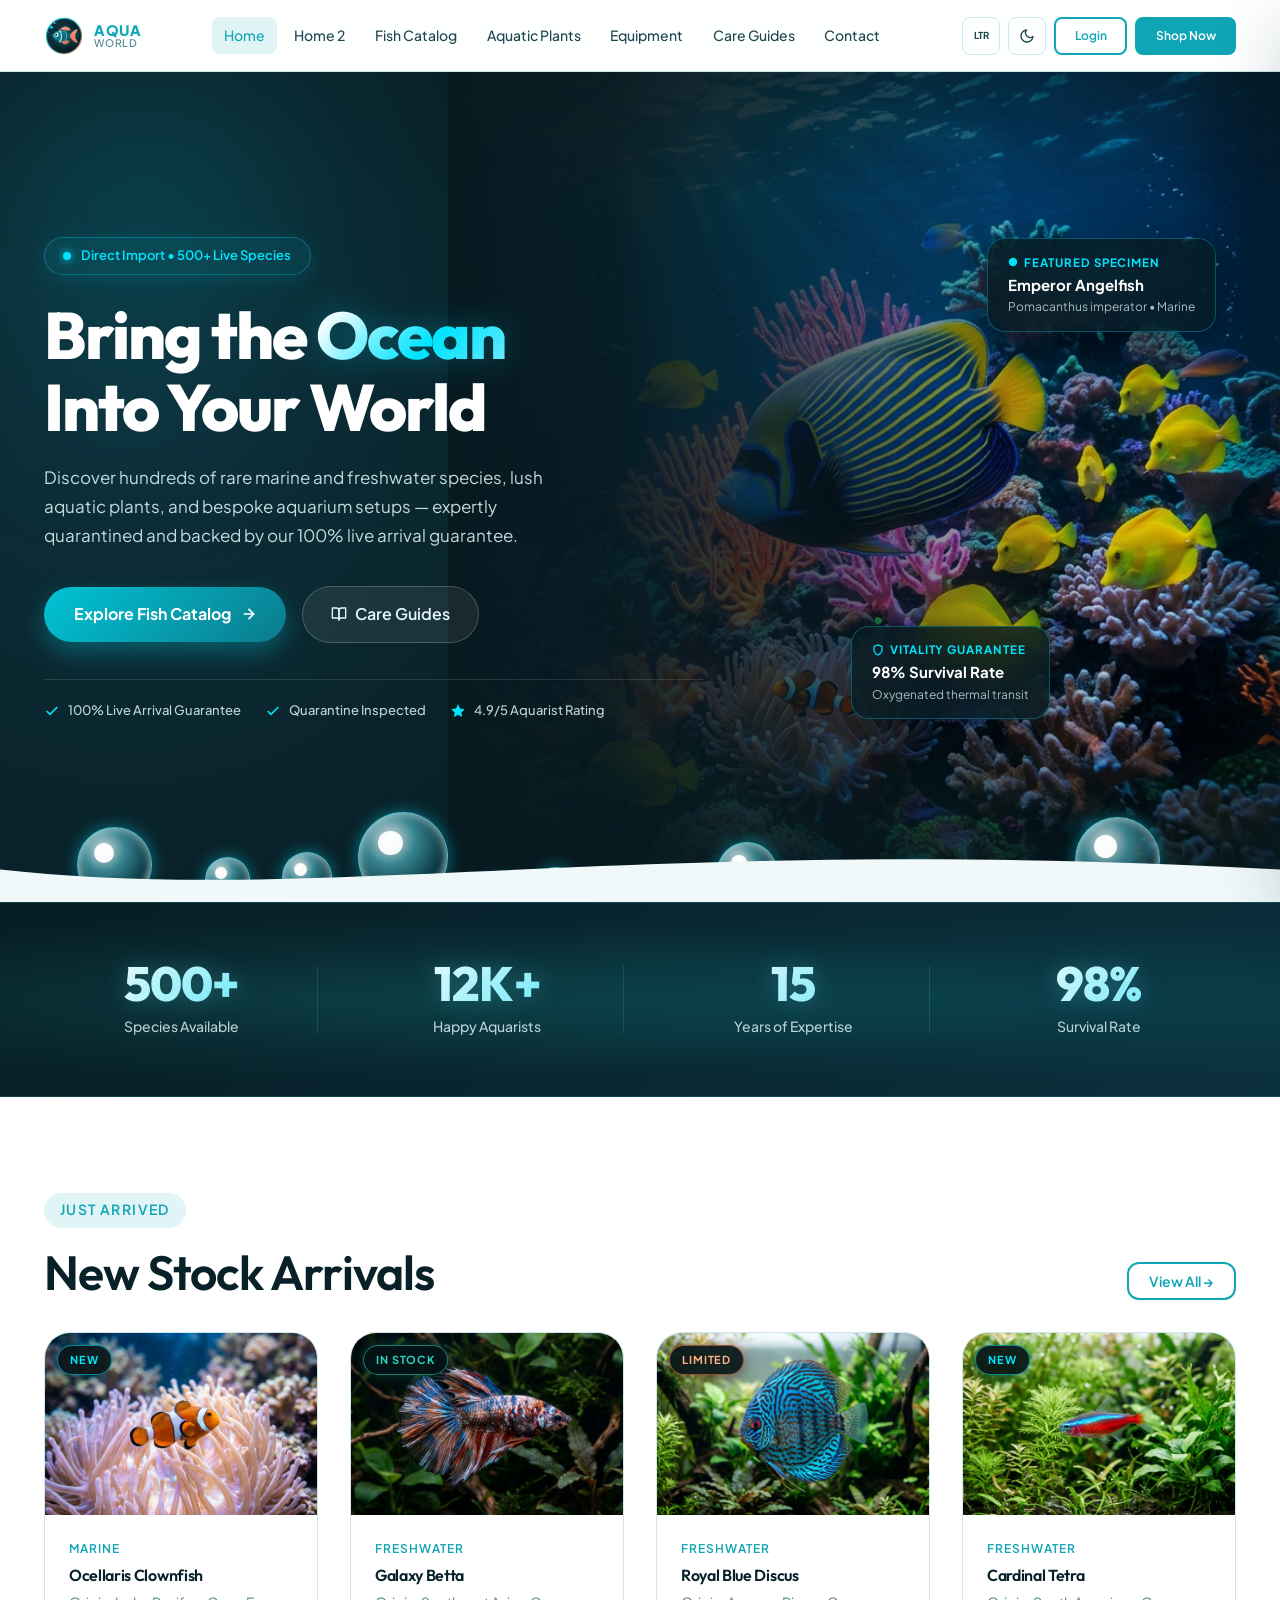
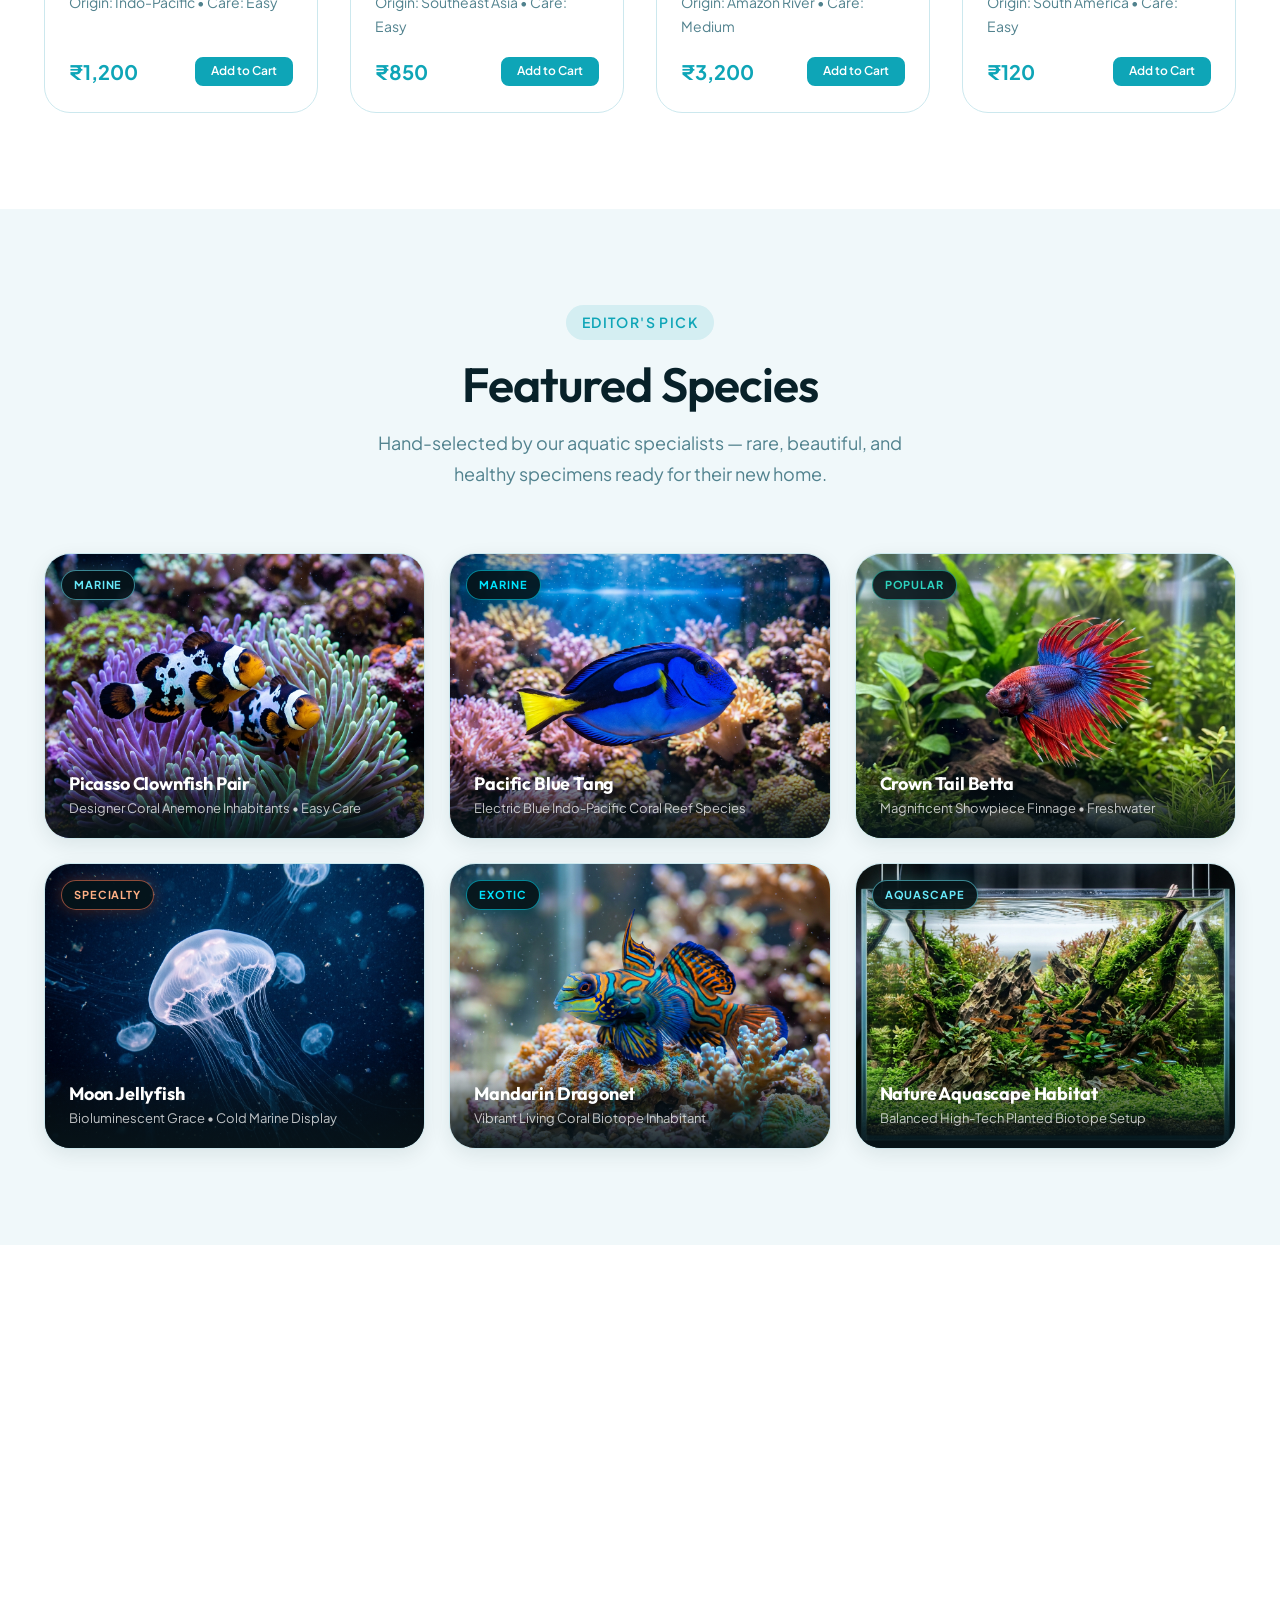
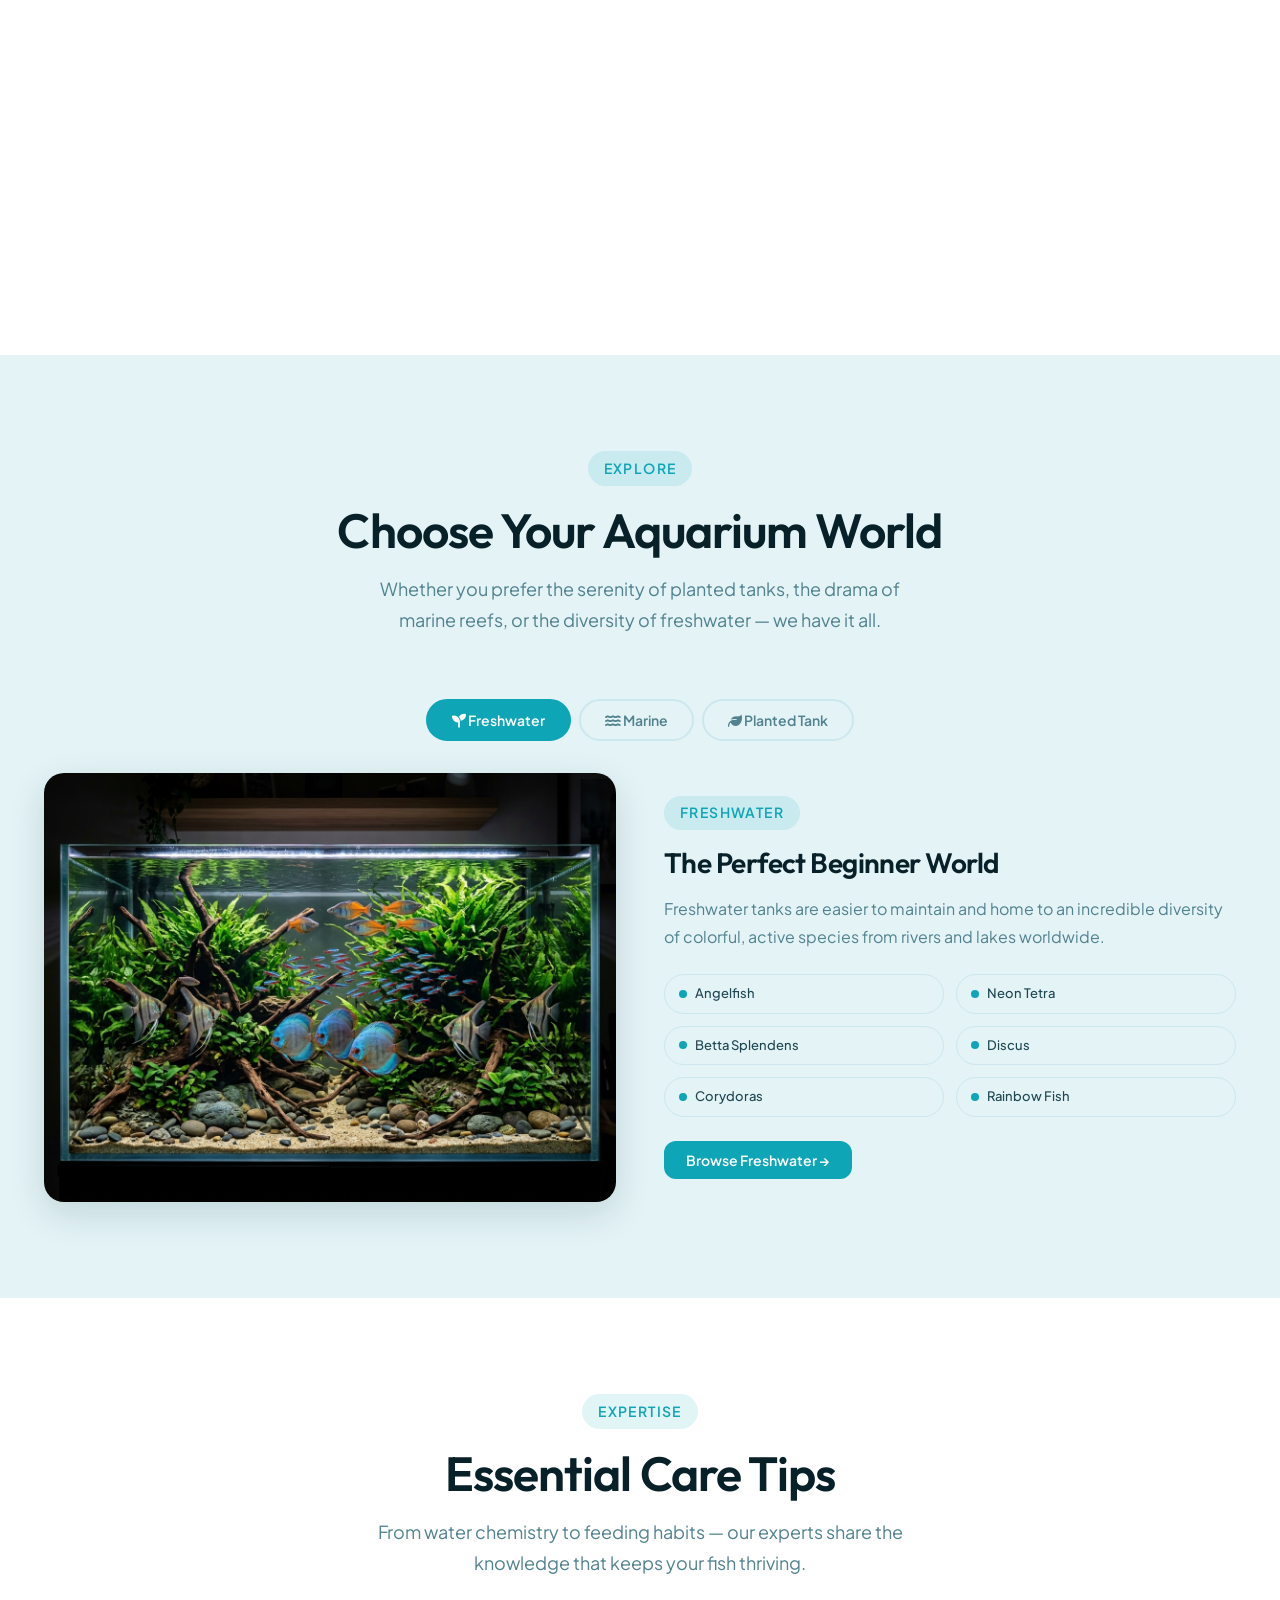
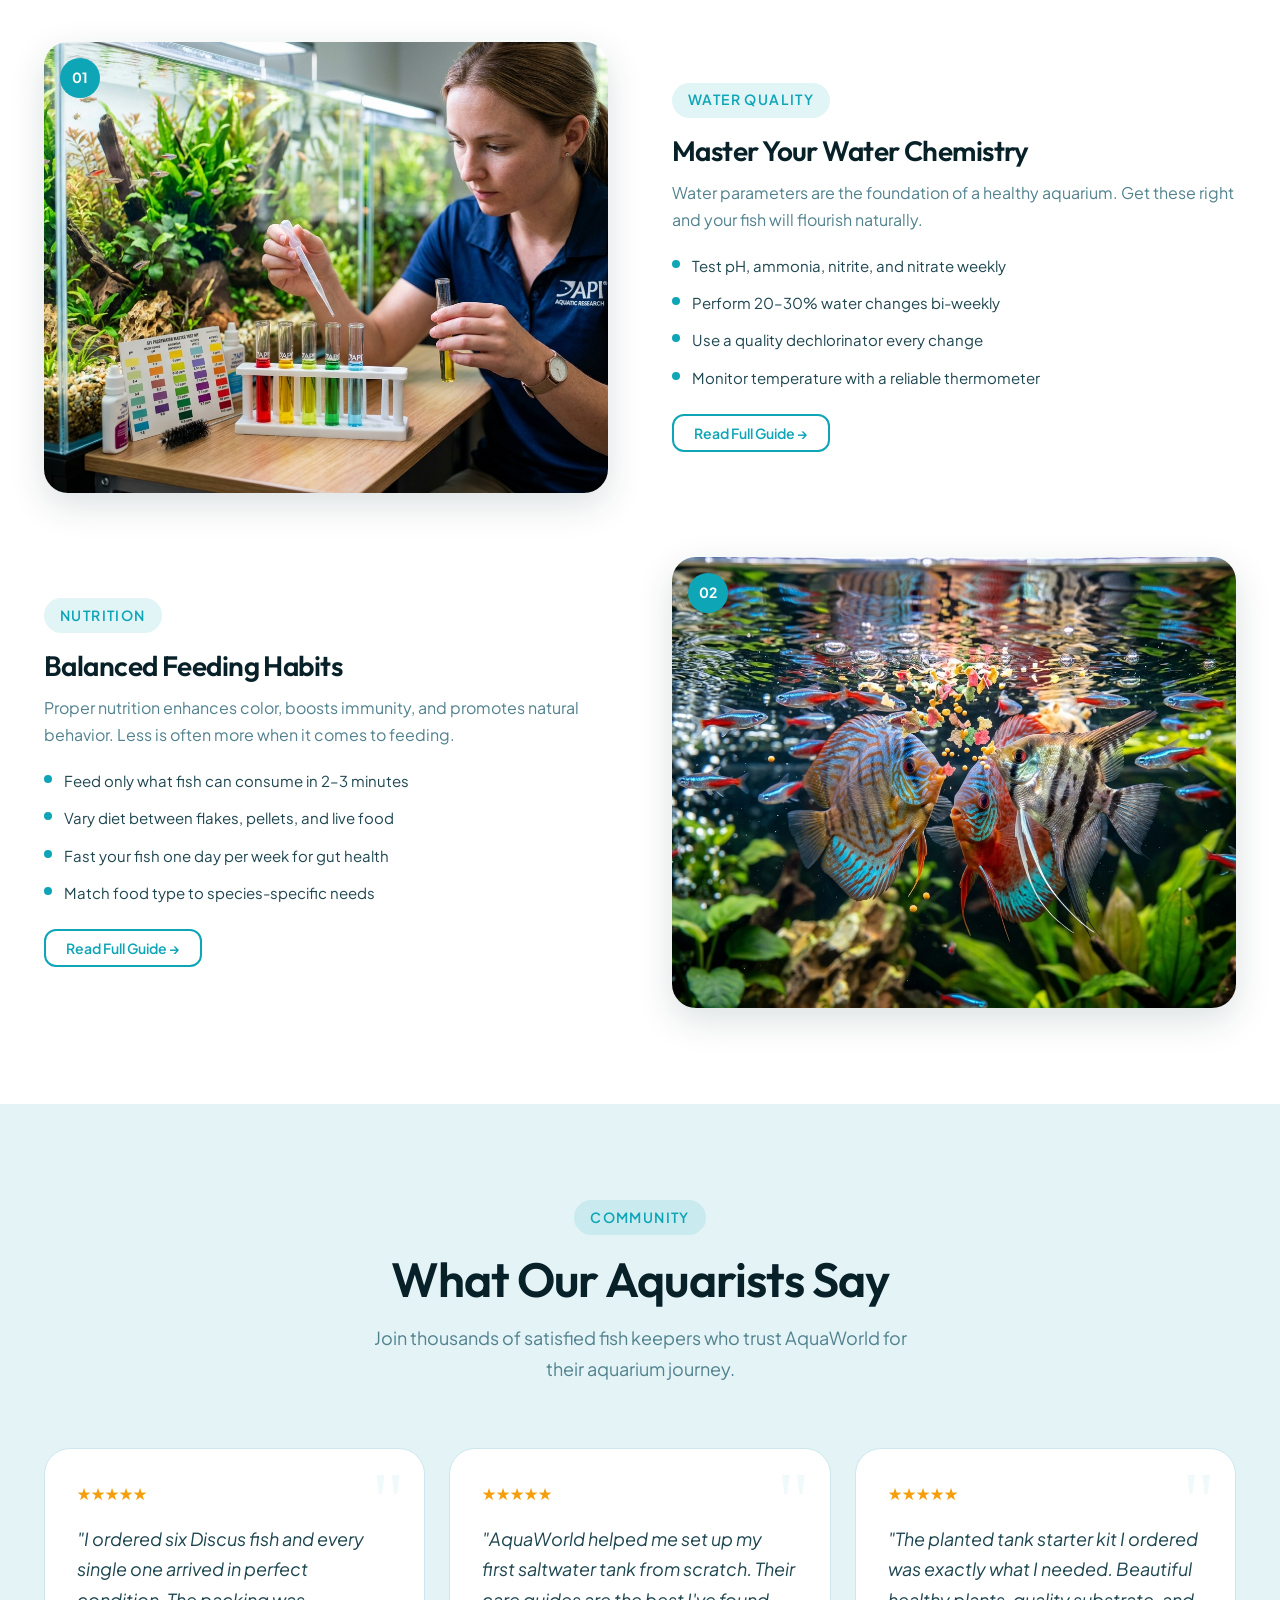
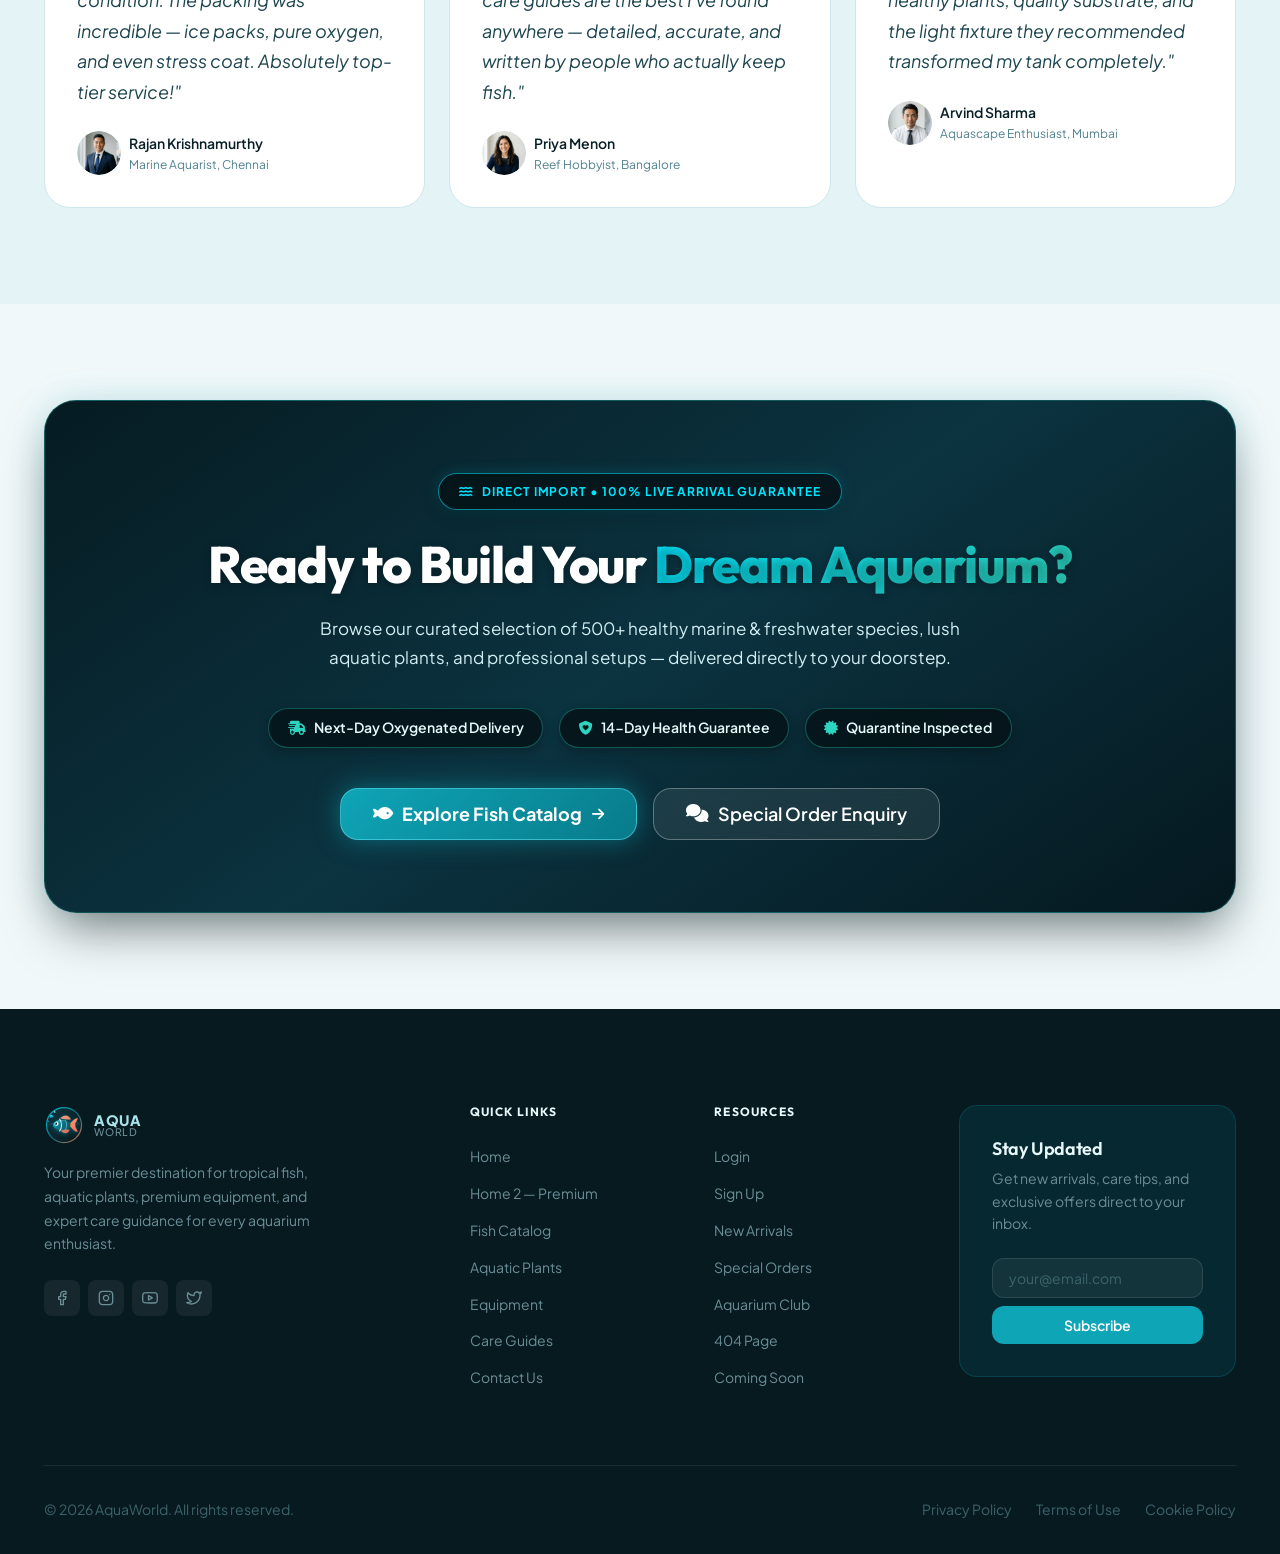
==== commit eb0b65a3: "fix" ====
--- a/index.html
+++ b/index.html
@@ -980,7 +980,9 @@
                 </div>
                 <p class="testimonial-text">"I ordered six Discus fish and every single one arrived in perfect condition. The packing was incredible — ice packs, pure oxygen, and even stress coat. Absolutely top-tier service!"</p>
                 <div class="testimonial-author">
-                    <div class="testimonial-avatar">RK</div>
+                    <div class="testimonial-avatar">
+                        <img src="assets/images/client_robert.png" alt="Rajan Krishnamurthy" loading="lazy">
+                    </div>
                     <div>
                         <div class="testimonial-name">Rajan Krishnamurthy</div>
                         <div class="testimonial-role">Marine Aquarist, Chennai</div>
@@ -994,7 +996,9 @@
                 </div>
                 <p class="testimonial-text">"AquaWorld helped me set up my first saltwater tank from scratch. Their care guides are the best I've found anywhere — detailed, accurate, and written by people who actually keep fish."</p>
                 <div class="testimonial-author">
-                    <div class="testimonial-avatar">PM</div>
+                    <div class="testimonial-avatar">
+                        <img src="assets/images/client_ana.png" alt="Priya Menon" loading="lazy">
+                    </div>
                     <div>
                         <div class="testimonial-name">Priya Menon</div>
                         <div class="testimonial-role">Reef Hobbyist, Bangalore</div>
@@ -1008,7 +1012,9 @@
                 </div>
                 <p class="testimonial-text">"The planted tank starter kit I ordered was exactly what I needed. Beautiful healthy plants, quality substrate, and the light fixture they recommended transformed my tank completely."</p>
                 <div class="testimonial-author">
-                    <div class="testimonial-avatar">AS</div>
+                    <div class="testimonial-avatar">
+                        <img src="assets/images/translator_hiroshi.png" alt="Arvind Sharma" loading="lazy">
+                    </div>
                     <div>
                         <div class="testimonial-name">Arvind Sharma</div>
                         <div class="testimonial-role">Aquascape Enthusiast, Mumbai</div>
--- a/style.css
+++ b/style.css
@@ -1322,10 +1322,19 @@
 .form-textarea { resize: vertical; min-height: 120px; line-height: 1.6; }
 .form-select { appearance: none; cursor: pointer; }
 
-.password-wrapper { position: relative; }
+.password-wrapper {
+    position: relative;
+    width: 100%;
+}
+
+.password-wrapper .form-input {
+    padding-right: 2.75rem;
+}
+
 .password-toggle {
     position: absolute;
     right: 0.75rem;
+    left: auto;
     top: 50%;
     transform: translateY(-50%);
     background: none;
@@ -1335,8 +1344,36 @@
     padding: 0.25rem;
     display: flex;
     align-items: center;
-}
+    justify-content: center;
+    z-index: 2;
+}
+
 .password-toggle:hover { color: var(--clr-primary); }
+
+/* RTL Form Adjustments */
+[dir="rtl"] .form-input,
+[dir="rtl"] .form-select,
+[dir="rtl"] .form-textarea,
+[dir="rtl"] .form-label {
+    text-align: right;
+}
+
+[dir="rtl"] input[type="tel"] {
+    text-align: right;
+    direction: rtl;
+    unicode-bidi: plaintext;
+}
+
+[dir="rtl"] .password-wrapper .form-input {
+    padding-right: 1rem;
+    padding-left: 2.75rem;
+    text-align: right;
+}
+
+[dir="rtl"] .password-toggle {
+    right: auto;
+    left: 0.75rem;
+}
 
 .checkbox-wrapper {
     display: flex;
@@ -1348,6 +1385,7 @@
     width: 16px; height: 16px;
     accent-color: var(--clr-primary);
     cursor: pointer;
+    flex-shrink: 0;
 }
 
 .checkbox-wrapper label {
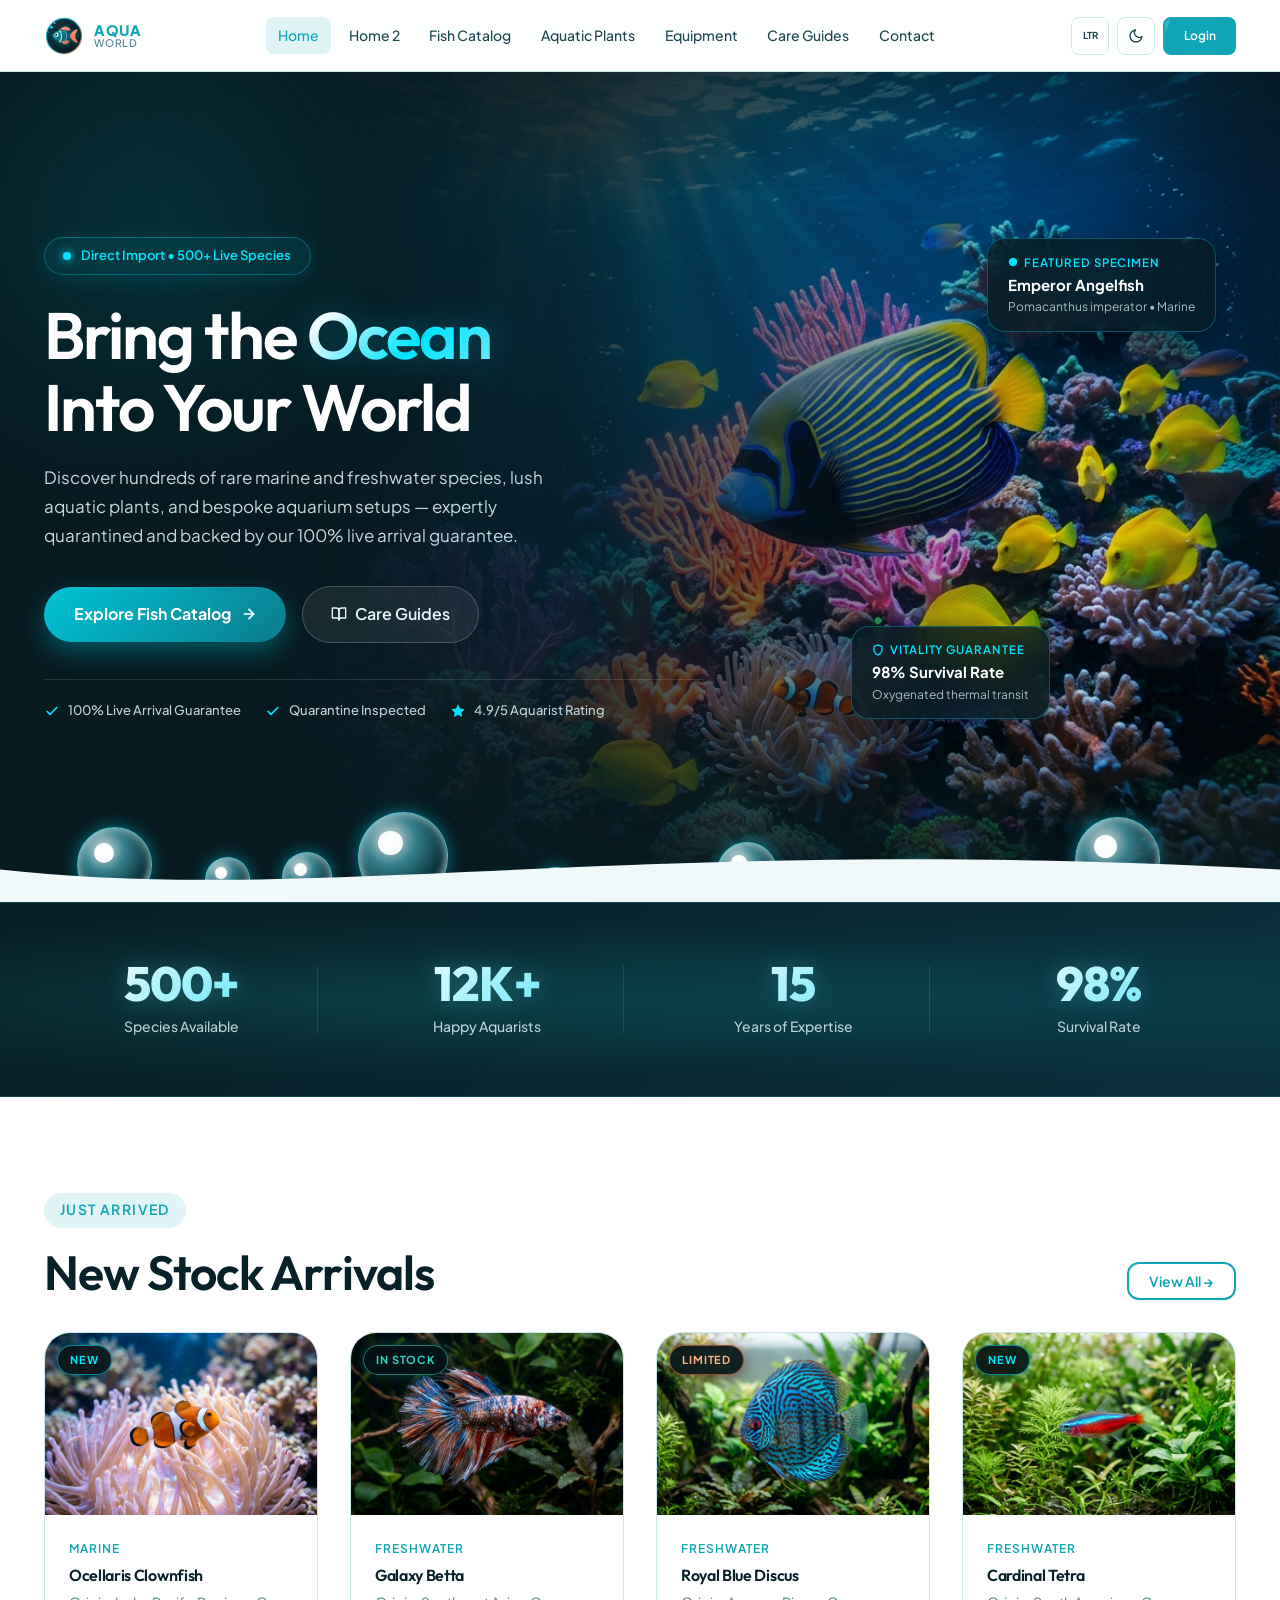
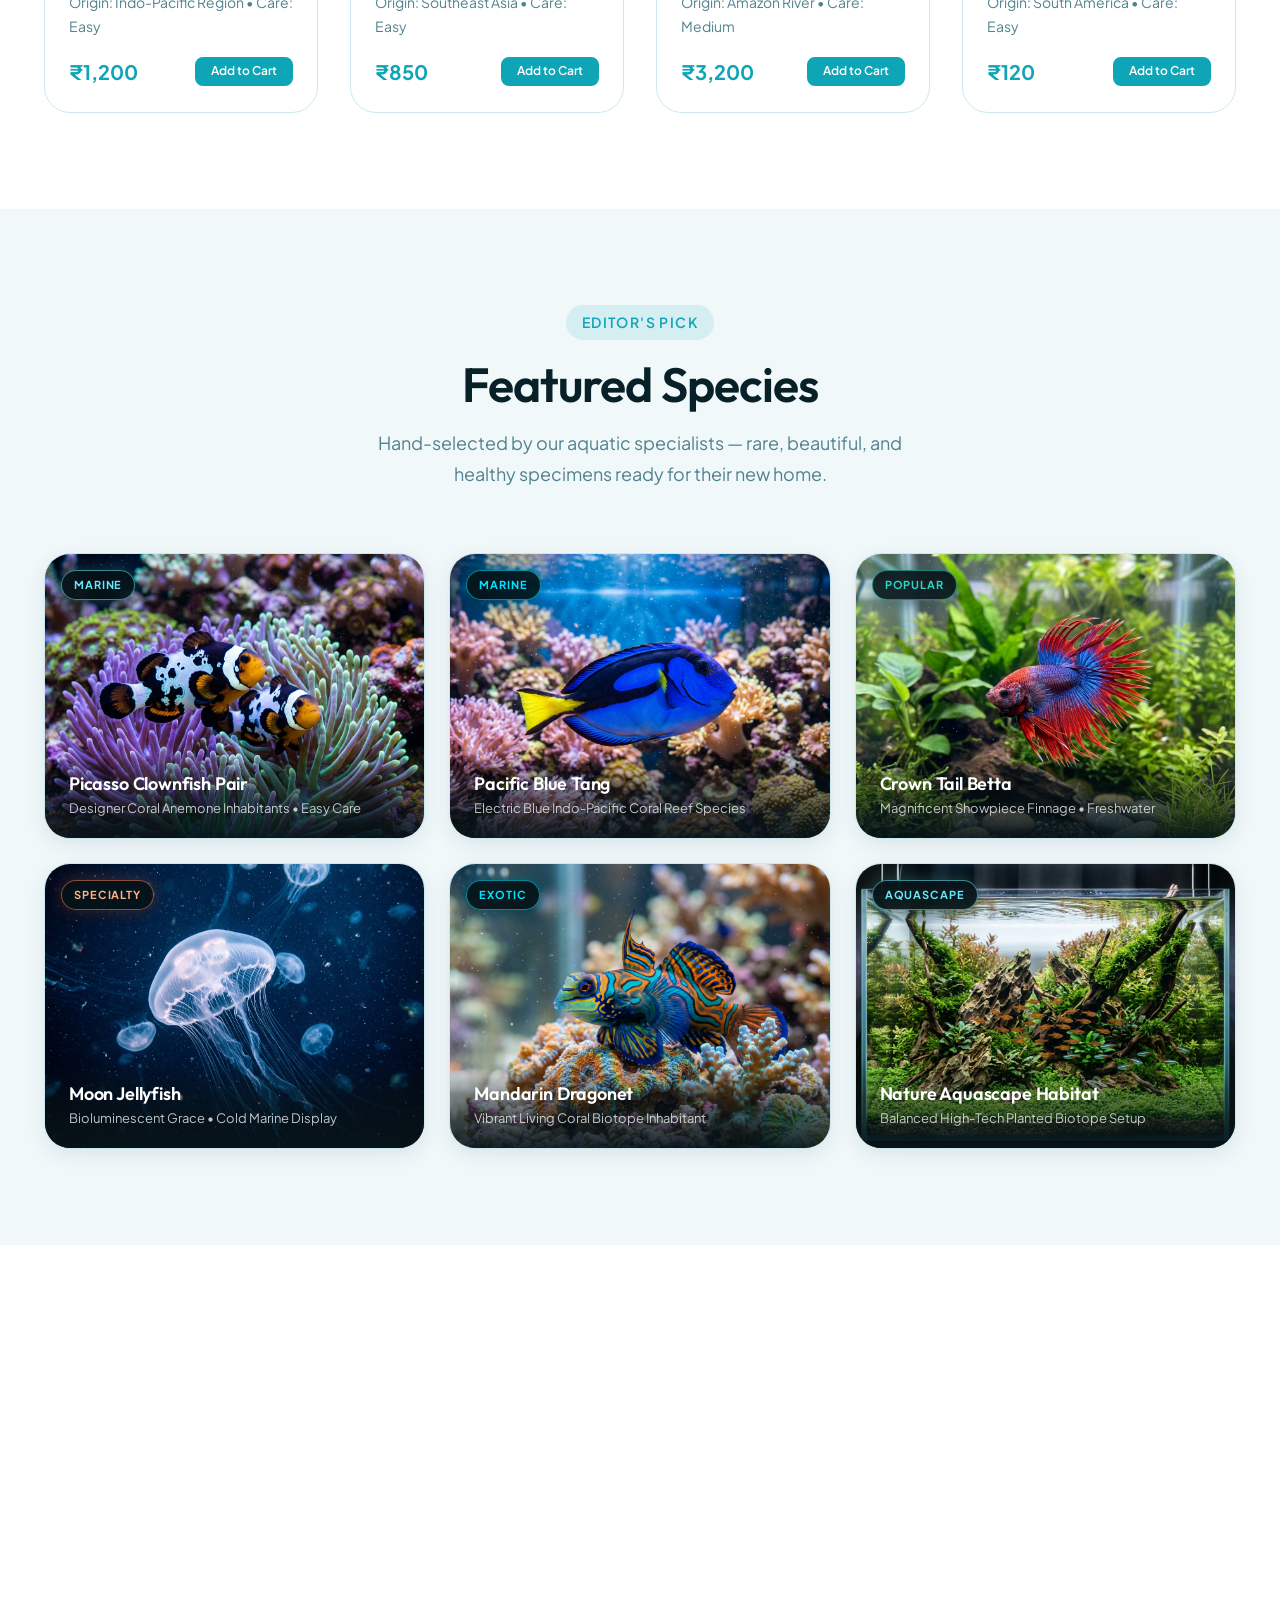
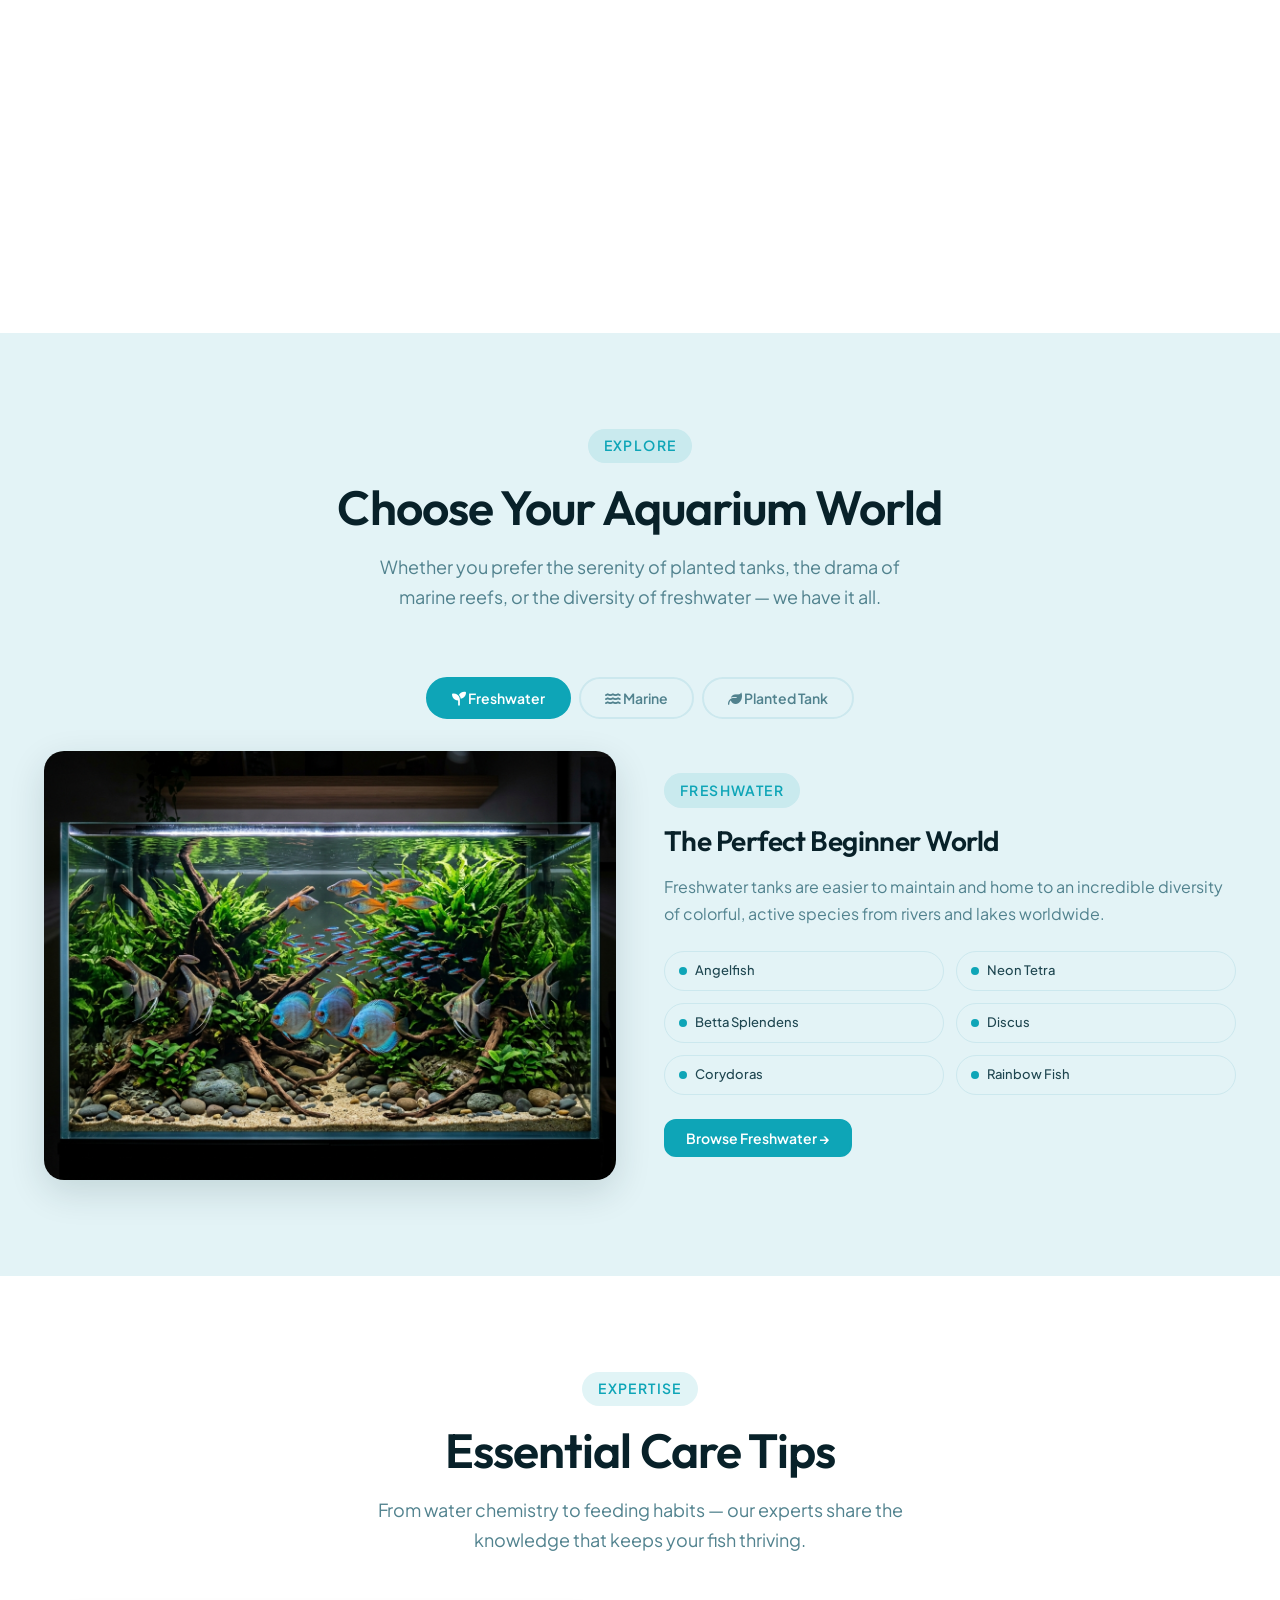
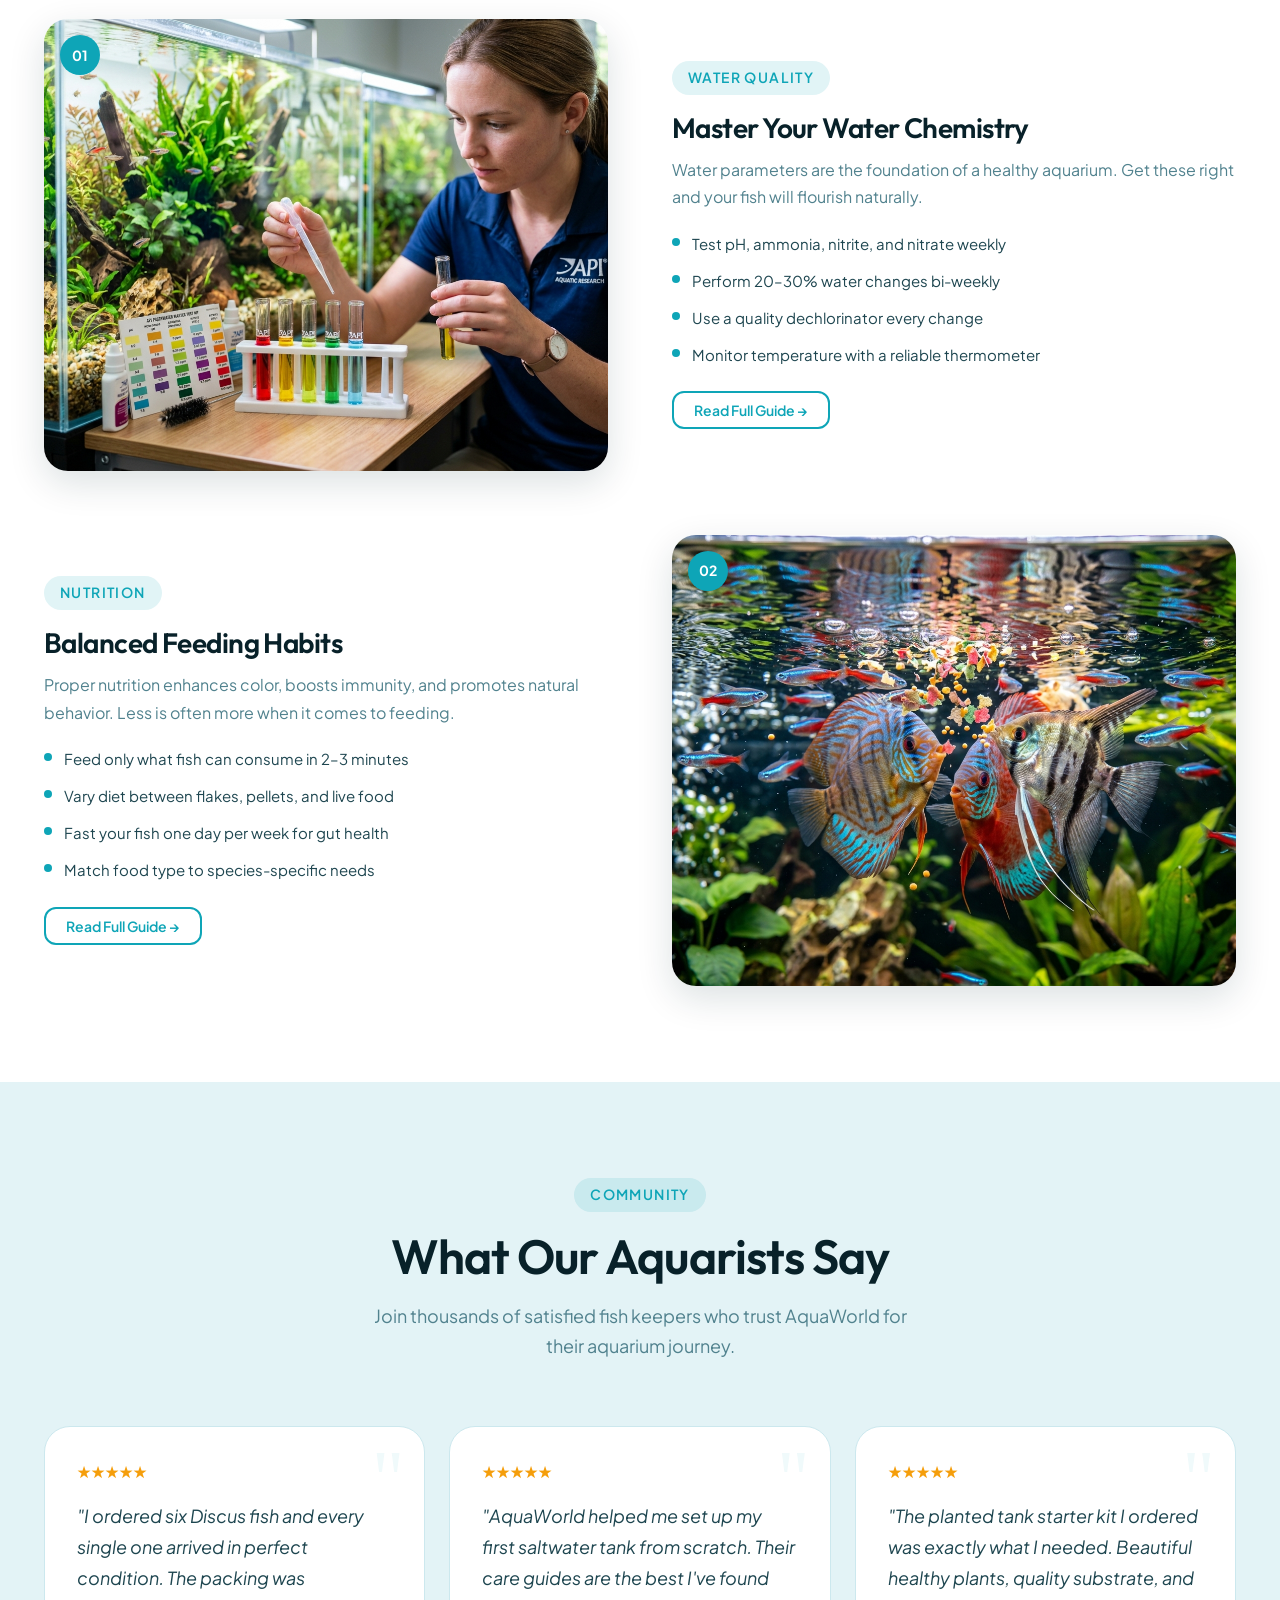
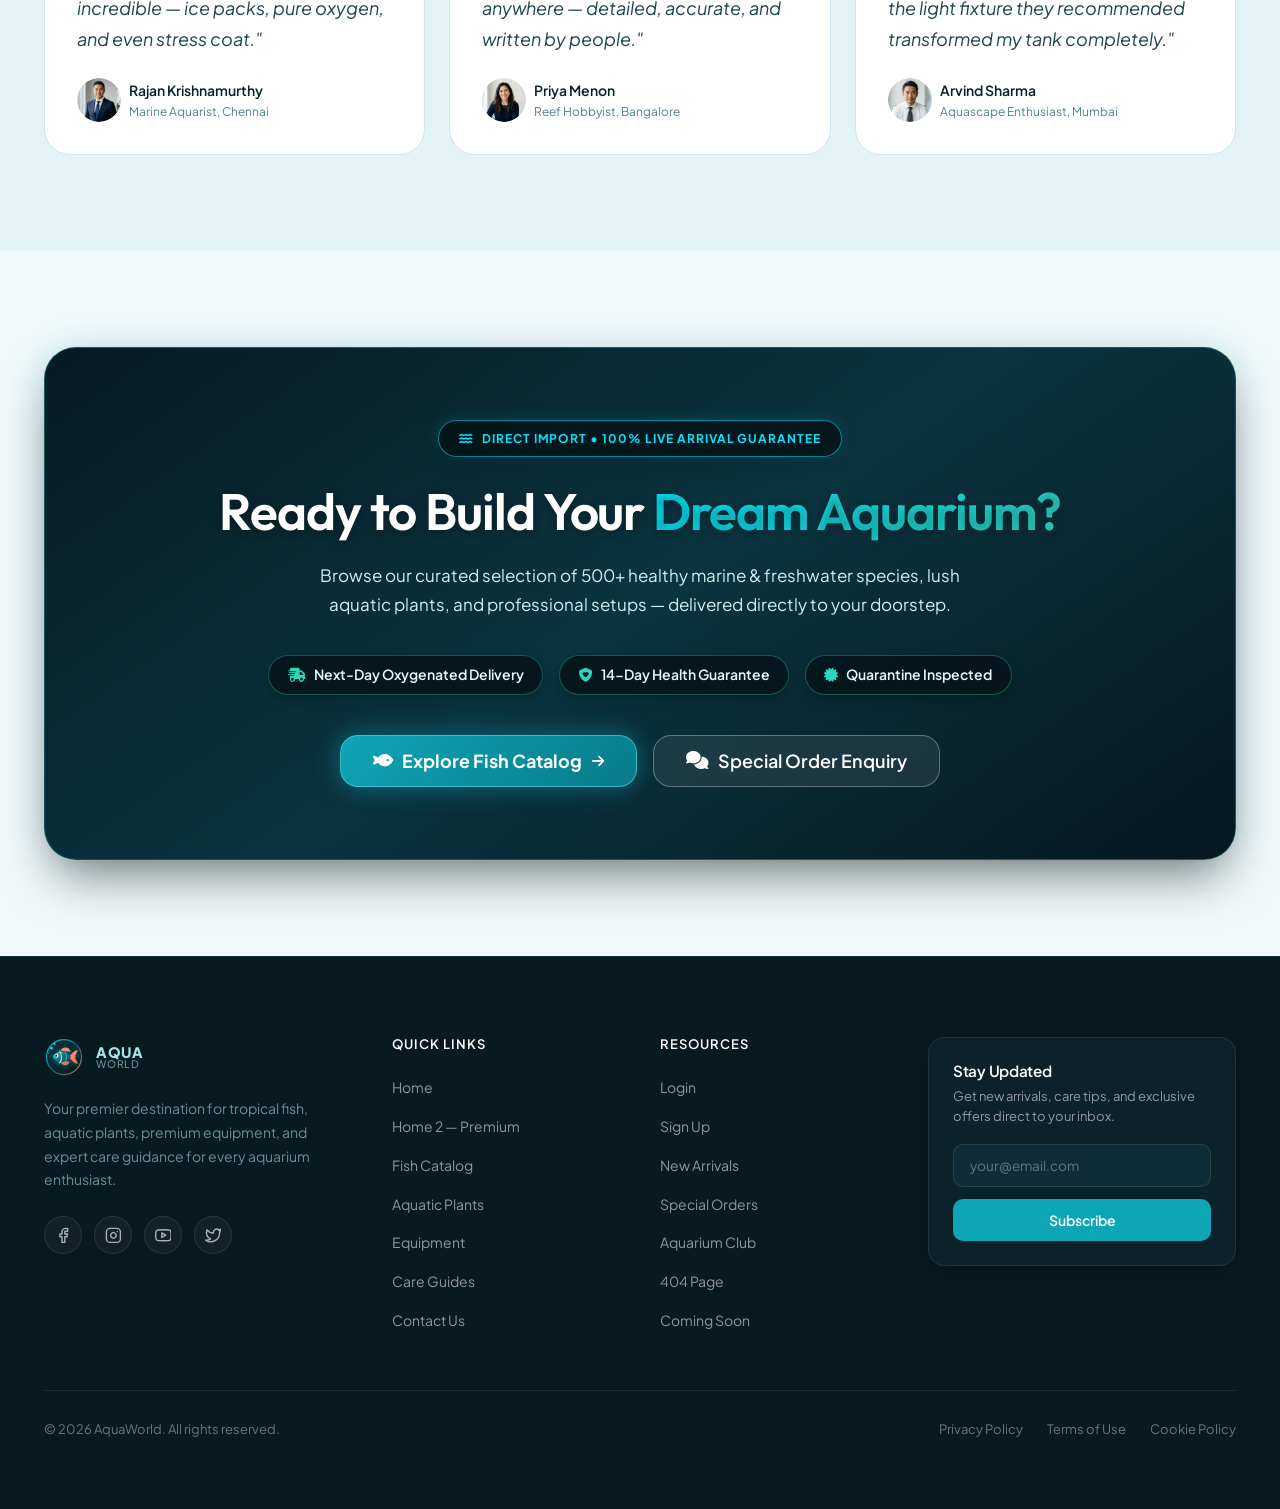
==== commit dd466b50: "fix" ====
--- a/index.html
+++ b/index.html
@@ -15,7 +15,7 @@
             display: flex;
             align-items: center;
             overflow: hidden;
-            background: radial-gradient(circle at 10% 40%, #0d313c 0%, #071a20 55%, #030d10 100%);
+            background: #071a20;
             padding: 4rem 0 5rem;
         }
 
@@ -34,10 +34,9 @@
 
         .hero-fish-visual {
             position: absolute;
-            right: 0;
-            top: 0;
-            bottom: 0;
-            width: 65%;
+            inset: 0;
+            width: 100%;
+            height: 100%;
             overflow: hidden;
             pointer-events: none;
             z-index: 0;
@@ -47,7 +46,7 @@
             width: 100%;
             height: 100%;
             object-fit: cover;
-            object-position: center right;
+            object-position: right center;
             filter: brightness(0.95) saturate(1.15);
         }
 
@@ -58,11 +57,11 @@
             inset: 0;
             background: linear-gradient(to right, 
                 #071a20 0%, 
-                rgba(7, 26, 32, 0.96) 20%, 
-                rgba(7, 26, 32, 0.72) 42%, 
-                rgba(7, 26, 32, 0.25) 70%, 
-                rgba(7, 26, 32, 0.05) 88%,
-                rgba(7, 26, 32, 0.4) 100%
+                rgba(7, 26, 32, 0.98) 25%, 
+                rgba(7, 26, 32, 0.85) 45%, 
+                rgba(7, 26, 32, 0.40) 68%, 
+                rgba(7, 26, 32, 0.05) 86%,
+                rgba(7, 26, 32, 0.35) 100%
             ),
             linear-gradient(to bottom,
                 rgba(7, 26, 32, 0.6) 0%,
@@ -111,7 +110,7 @@
 
         .hero-title-main {
             font-size: clamp(2.6rem, 5.2vw, 4.1rem);
-            font-weight: 800;
+            font-weight: 600;
             line-height: 1.1;
             letter-spacing: -0.03em;
             color: #FFFFFF;
@@ -251,7 +250,7 @@
 
         .floating-card-title {
             font-size: 0.72rem;
-            font-weight: 700;
+            font-weight: 600;
             color: #00E5FF;
             text-transform: uppercase;
             letter-spacing: 0.08em;
@@ -343,7 +342,7 @@
 
         .species-card-3x2-info h4 {
             font-size: 1.125rem;
-            font-weight: 700;
+            font-weight: 600;
             color: #fff;
             margin-bottom: 0.25rem;
             letter-spacing: -0.01em;
@@ -482,22 +481,92 @@
         }
         .wave-top svg { display: block; width: 100%; }
 
+        /* ─── RTL Support for Hero & Index Elements ─── */
+        [dir="rtl"] .hero-home {
+            background: radial-gradient(circle at 90% 40%, #0d313c 0%, #071a20 55%, #030d10 100%);
+        }
+        [dir="rtl"] .hero-home::before {
+            left: auto;
+            right: -10%;
+        }
+        [dir="rtl"] .hero-fish-visual img {
+            object-position: left center;
+        }
+        [dir="rtl"] .hero-fish-visual::after {
+            background: linear-gradient(to left, 
+                #071a20 0%, 
+                rgba(7, 26, 32, 0.98) 25%, 
+                rgba(7, 26, 32, 0.85) 45%, 
+                rgba(7, 26, 32, 0.40) 68%, 
+                rgba(7, 26, 32, 0.05) 86%, 
+                rgba(7, 26, 32, 0.35) 100%
+            ),
+            linear-gradient(to bottom,
+                rgba(7, 26, 32, 0.6) 0%,
+                transparent 15%,
+                transparent 80%,
+                #071a20 100%
+            );
+        }
+        [dir="rtl"] .hero-floating-card-1 {
+            right: auto;
+            left: 5%;
+        }
+        [dir="rtl"] .hero-floating-card-2 {
+            right: auto;
+            left: 18%;
+        }
+        [dir="rtl"] .hero-content {
+            text-align: right;
+        }
+        [dir="rtl"] .hero-description {
+            direction: ltr;
+            text-align: right;
+            unicode-bidi: plaintext;
+        }
+        [dir="rtl"] .btn-hero-primary svg {
+            transform: scaleX(-1);
+        }
+        [dir="rtl"] .species-card-3x2-badge {
+            left: auto;
+            right: 1rem;
+        }
+        [dir="rtl"] .care-tip-num {
+            left: auto;
+            right: 1rem;
+        }
+        [dir="rtl"] .care-tip-row.rev {
+            direction: ltr;
+        }
+        [dir="rtl"] .care-tip-row.rev > * {
+            direction: rtl;
+        }
+
         @media (max-width: 1024px) {
-            .hero-fish-visual { width: 55%; }
             .hero-floating-card { display: none; }
             .featured-grid-3x2 { grid-template-columns: repeat(2, 1fr); }
             .aq-type-content.active { grid-template-columns: 1fr; gap: 2rem; }
             .testimonials-grid { grid-template-columns: 1fr 1fr; }
+            .testimonials-grid .testimonial-card:last-child:nth-child(odd) {
+                grid-column: 1 / -1;
+                justify-self: center;
+                width: 100%;
+                max-width: calc(50% - 0.75rem);
+            }
         }
 
         @media (max-width: 768px) {
-            .hero-fish-visual { width: 100%; opacity: 0.35; }
+            .hero-fish-visual img { opacity: 0.35; object-position: center; }
             .hero-floating-card { display: none; }
             .hero-home { padding: 3.5rem 0 4.5rem; min-height: auto; }
             .hero-title-main { font-size: 2.35rem; }
             .featured-grid-3x2 { grid-template-columns: 1fr; }
             .care-tip-row, .care-tip-row.rev { grid-template-columns: 1fr; direction: ltr; gap: 2rem; }
             .testimonials-grid { grid-template-columns: 1fr; }
+            .testimonials-grid .testimonial-card:last-child:nth-child(odd) {
+                grid-column: auto;
+                max-width: 100%;
+            }
             .aq-type-fish-list { grid-template-columns: 1fr; }
         }
     </style>
@@ -643,7 +712,7 @@
                 <div class="product-card-body">
                     <span class="product-card-category">Marine</span>
                     <h3 class="product-card-name">Ocellaris Clownfish</h3>
-                    <p class="product-card-meta">Origin: Indo-Pacific &bull; Care: Easy</p>
+                    <p class="product-card-meta">Origin: Indo-Pacific Region &bull; Care: Easy</p>
                     <div class="product-card-footer">
                         <span class="product-price">₹1,200</span>
                         <a href="catalog.html" class="btn btn-primary btn-sm">Add to Cart</a>
@@ -805,7 +874,7 @@
                     <svg xmlns="http://www.w3.org/2000/svg" width="24" height="24" viewBox="0 0 24 24" fill="none" stroke="currentColor" stroke-width="2" stroke-linecap="round" stroke-linejoin="round"><path d="M12 22s8-4 8-10V5l-8-3-8 3v7c0 6 8 10 8 10z"/></svg>
                 </div>
                 <h3 class="feature-card-title">Live Arrival Guarantee</h3>
-                <p class="feature-card-text">Every fish is guaranteed to arrive alive and healthy, or we replace it — no questions asked.</p>
+                <p class="feature-card-text">Every fish is guaranteed to arrive alive and healthy, or we replace it.</p>
             </div>
 
             <div class="feature-card">
@@ -813,7 +882,7 @@
                     <svg xmlns="http://www.w3.org/2000/svg" width="24" height="24" viewBox="0 0 24 24" fill="none" stroke="currentColor" stroke-width="2" stroke-linecap="round" stroke-linejoin="round"><circle cx="12" cy="12" r="10"/><path d="M12 8v4l3 3"/></svg>
                 </div>
                 <h3 class="feature-card-title">Expert Aquarist Team</h3>
-                <p class="feature-card-text">Our specialists have decades of combined experience in both freshwater and marine systems.</p>
+                <p class="feature-card-text">Our specialists have decades of combined experience in both freshwater and sea.</p>
             </div>
 
             <div class="feature-card">
@@ -829,7 +898,7 @@
                     <svg xmlns="http://www.w3.org/2000/svg" width="24" height="24" viewBox="0 0 24 24" fill="none" stroke="currentColor" stroke-width="2" stroke-linecap="round" stroke-linejoin="round"><path d="M14 9V5a3 3 0 0 0-3-3l-4 9v11h11.28a2 2 0 0 0 2-1.7l1.38-9a2 2 0 0 0-2-2.3z"/><path d="M7 22H4a2 2 0 0 1-2-2v-7a2 2 0 0 1 2-2h3"/></svg>
                 </div>
                 <h3 class="feature-card-title">5-Star Reviews</h3>
-                <p class="feature-card-text">Trusted by over 12,000 aquarium enthusiasts who return to us for every new addition.</p>
+                <p class="feature-card-text">Trusted by over 12,000 aquarium enthusiasts who return to us for addition.</p>
             </div>
         </div>
     </div>
@@ -978,7 +1047,7 @@
                 <div class="testimonial-stars">
                     <span class="star-fill">★★★★★</span>
                 </div>
-                <p class="testimonial-text">"I ordered six Discus fish and every single one arrived in perfect condition. The packing was incredible — ice packs, pure oxygen, and even stress coat. Absolutely top-tier service!"</p>
+                <p class="testimonial-text">"I ordered six Discus fish and every single one arrived in perfect condition. The packing was incredible — ice packs, pure oxygen, and even stress coat."</p>
                 <div class="testimonial-author">
                     <div class="testimonial-avatar">
                         <img src="assets/images/client_robert.png" alt="Rajan Krishnamurthy" loading="lazy">
@@ -994,7 +1063,7 @@
                 <div class="testimonial-stars">
                     <span class="star-fill">★★★★★</span>
                 </div>
-                <p class="testimonial-text">"AquaWorld helped me set up my first saltwater tank from scratch. Their care guides are the best I've found anywhere — detailed, accurate, and written by people who actually keep fish."</p>
+                <p class="testimonial-text">"AquaWorld helped me set up my first saltwater tank from scratch. Their care guides are the best I've found anywhere — detailed, accurate, and written by people."</p>
                 <div class="testimonial-author">
                     <div class="testimonial-avatar">
                         <img src="assets/images/client_ana.png" alt="Priya Menon" loading="lazy">
--- a/style.css
+++ b/style.css
@@ -167,7 +167,7 @@
     font-family: var(--font-display);
     color: var(--text-heading);
     line-height: 1.18;
-    font-weight: 700;
+    font-weight: 600;
     letter-spacing: -0.02em;
 }
 
@@ -523,47 +523,36 @@
     display: none;
     position: fixed;
     inset: 0;
-    z-index: 800;
-    background: rgba(0,0,0,0.4);
-    backdrop-filter: blur(4px);
-    opacity: 0;
-    transition: opacity var(--transition-base);
+    background: rgba(0, 0, 0, 0.6);
+    backdrop-filter: blur(6px);
+    -webkit-backdrop-filter: blur(6px);
+    z-index: 890;
+    top: var(--navbar-height);
 }
 .mobile-backdrop.open {
     display: block;
-    opacity: 1;
-}
-
-/* Mobile Drawer */
+}
+
+/* Mobile Dropdown Menu (under navbar) */
 .mobile-menu {
-    position: fixed;
-    top: 0; right: -320px;
-    width: min(320px, 90vw);
-    height: 100vh;
-    z-index: 900;
+    display: none;
+    position: absolute;
+    top: 100%;
+    left: 0;
+    right: 0;
     background: var(--bg-surface);
-    border-left: 1px solid var(--border-color);
-    padding: var(--space-lg);
-    display: flex;
-    flex-direction: column;
-    gap: var(--space-xs);
-    overflow-y: auto;
-    transition: right var(--transition-slow);
+    border-bottom: 1px solid var(--border-color);
     box-shadow: var(--shadow-xl);
-}
-
-html[dir="rtl"] .mobile-menu {
-    right: auto;
-    left: -320px;
-    border-left: none;
-    border-right: 1px solid var(--border-color);
-    transition: left var(--transition-slow);
-}
-
-html[dir="rtl"] .mobile-menu.open { right: auto; left: 0; }
-.mobile-menu.open { right: 0; }
-
-.mob-link {
+    z-index: 895;
+    padding: 1.25rem;
+}
+
+.mobile-menu.open {
+    display: block;
+    animation: fadeInDown 0.25s cubic-bezier(0.16, 1, 0.3, 1);
+}
+
+.mobile-menu .mob-link {
     display: block;
     padding: 0.75rem 1rem;
     font-size: var(--font-size-sm);
@@ -574,179 +563,246 @@
     transition: all var(--transition-fast);
 }
 
-.mob-link:hover, .mob-link.active {
+.mobile-menu .mob-link:hover,
+.mobile-menu .mob-link.active {
     background: var(--clr-primary-xlight);
     color: var(--clr-primary);
 }
 
-.mob-actions {
-    margin-top: var(--space-md);
+.mobile-menu .mob-actions {
+    margin-top: 0.75rem;
+    padding-top: 0.75rem;
+    border-top: 1px solid var(--border-color);
     display: flex;
     flex-direction: column;
     gap: 0.5rem;
 }
 
-.mob-toggles {
-    display: flex;
+.mobile-menu .mob-toggles {
+    display: flex;
+    align-items: center;
+    justify-content: center;
     gap: 0.5rem;
-    margin-top: auto;
-    padding-top: var(--space-lg);
-    border-top: 1px solid var(--border-color);
+    margin-top: 0.75rem;
 }
 
 /* ─── FOOTER ─────────────────────────────────────── */
 .footer {
     background: #071A20;
     color: #A5CACE;
-    padding: var(--space-4xl) 0 0;
+    padding: 5rem 0 2.5rem;
+    border-top: 1px solid rgba(255, 255, 255, 0.06);
+    position: relative;
+    overflow: hidden;
 }
 
 .footer-grid {
     display: grid;
-    grid-template-columns: 2fr 1fr 1fr 1.5fr;
-    gap: var(--space-3xl);
-    padding-bottom: var(--space-3xl);
-    border-bottom: 1px solid rgba(255,255,255,0.08);
+    grid-template-columns: 1.35fr 1fr 1fr 1.35fr;
+    gap: 3rem 2.5rem;
+    margin-bottom: 3.5rem;
+    align-items: start;
+}
+
+.footer-logo {
+    display: inline-flex;
+    align-items: center;
+    gap: 0.75rem;
+    text-decoration: none;
+    margin-bottom: 1.25rem;
 }
 
 .footer-brand p {
-    font-size: var(--font-size-sm);
+    font-size: 0.875rem;
     color: #6B8E96;
-    margin-top: var(--space-md);
     line-height: 1.7;
-    max-width: 280px;
-}
-
-.footer-logo { margin-bottom: var(--space-sm); }
+    margin: 0 0 1.5rem 0;
+    max-width: 340px;
+}
 
 .footer-socials {
     display: flex;
-    gap: 0.5rem;
-    margin-top: var(--space-lg);
+    align-items: center;
+    gap: 0.75rem;
 }
 
 .footer-social-link {
-    display: flex;
+    display: inline-flex;
     align-items: center;
     justify-content: center;
-    width: 36px; height: 36px;
-    border-radius: var(--radius-sm);
-    background: rgba(255,255,255,0.06);
-    color: #6B8E96;
-    transition: all var(--transition-base);
+    width: 2.375rem;
+    height: 2.375rem;
+    border-radius: 50%;
+    background: rgba(255, 255, 255, 0.04);
+    border: 1px solid rgba(255, 255, 255, 0.09);
+    color: rgba(255, 255, 255, 0.65);
+    transition: var(--transition-fast);
+    text-decoration: none;
 }
 
 .footer-social-link:hover {
+    border-color: var(--clr-primary);
+    color: #FFFFFF;
+    background: rgba(0, 229, 255, 0.15);
+    transform: translateY(-2px);
+    box-shadow: 0 4px 14px rgba(0, 229, 255, 0.25);
+}
+
+.footer-social-link svg {
+    width: 1.05rem;
+    height: 1.05rem;
+    stroke: currentColor;
+    stroke-width: 2;
+    fill: none;
+}
+
+.footer-col-title {
+    font-family: var(--font-sans);
+    font-weight: 600;
+    font-size: 0.8125rem;
+    text-transform: uppercase;
+    letter-spacing: 0.08em;
+    color: #FFFFFF;
+    margin-bottom: 1.35rem;
+}
+
+.footer-links {
+    list-style: none;
+    padding: 0;
+    margin: 0;
+}
+
+.footer-links li {
+    margin-bottom: 0.75rem;
+}
+
+.footer-links li:last-child {
+    margin-bottom: 0;
+}
+
+.footer-links a {
+    color: rgba(255, 255, 255, 0.55);
+    font-size: 0.875rem;
+    text-decoration: none;
+    transition: var(--transition-fast);
+    display: inline-block;
+}
+
+.footer-links a:hover {
+    color: #FFFFFF;
+    transform: translateX(4px);
+}
+
+/* Newsletter Card */
+.footer-newsletter-card {
+    background: #0B222A;
+    border: 1px solid rgba(255, 255, 255, 0.08);
+    border-radius: 16px;
+    padding: 1.5rem;
+    box-shadow: 0 8px 24px rgba(0, 0, 0, 0.25);
+}
+
+.footer-newsletter-title {
+    font-family: var(--font-sans);
+    color: #FFFFFF;
+    font-size: 0.95rem;
+    font-weight: 600;
+    margin-bottom: 0.35rem;
+}
+
+.footer-newsletter-desc {
+    color: rgba(255, 255, 255, 0.55);
+    font-size: 0.8125rem;
+    line-height: 1.55;
+    margin-bottom: 1.15rem;
+}
+
+.footer-newsletter-form {
+    display: flex;
+    flex-direction: column;
+    gap: 0.75rem;
+}
+
+.footer-newsletter-input {
+    width: 100%;
+    padding: 0.75rem 1rem;
+    background: #0F2D38;
+    border: 1px solid rgba(255, 255, 255, 0.1);
+    border-radius: 10px;
+    color: #FFFFFF;
+    font-family: var(--font-sans);
+    font-size: 0.85rem;
+    outline: none;
+    transition: var(--transition-fast);
+}
+
+.footer-newsletter-input:focus {
+    border-color: var(--clr-primary);
+    background: #143A47;
+    box-shadow: 0 0 0 3px rgba(0, 229, 255, 0.2);
+}
+
+.footer-newsletter-input::placeholder {
+    color: rgba(255, 255, 255, 0.35);
+}
+
+.footer-newsletter-btn {
+    width: 100%;
+    padding: 0.75rem 1rem;
     background: var(--clr-primary);
-    color: #fff;
-    transform: translateY(-2px);
-}
-
-.footer-col-title {
-    font-size: var(--font-size-xs);
-    font-weight: 700;
-    color: #E8F8FA;
-    letter-spacing: 0.1em;
-    text-transform: uppercase;
-    margin-bottom: var(--space-lg);
-}
-
-.footer-links li { margin-bottom: 0.625rem; }
-
-.footer-links a {
-    font-size: var(--font-size-sm);
-    color: #6B8E96;
-    transition: color var(--transition-fast);
+    color: #FFFFFF;
+    border: none;
+    border-radius: 10px;
+    font-family: var(--font-sans);
+    font-weight: 600;
+    font-size: 0.875rem;
+    cursor: pointer;
+    transition: var(--transition-fast);
+    display: flex;
+    align-items: center;
+    justify-content: center;
+}
+
+.footer-newsletter-btn:hover {
+    background: var(--clr-primary-dark);
+    transform: translateY(-1px);
+    box-shadow: 0 4px 14px rgba(0, 229, 255, 0.35);
+}
+
+/* Footer Bottom Bar */
+.footer-bottom {
+    border-top: 1px solid rgba(255, 255, 255, 0.07);
+    padding-top: 1.75rem;
+    padding-bottom: 1.75rem;
+    display: flex;
+    align-items: center;
+    justify-content: space-between;
+    flex-wrap: wrap;
+    gap: 1rem;
+}
+
+.footer-copyright {
+    color: rgba(255, 255, 255, 0.4);
+    font-size: 0.8125rem;
+    margin: 0;
+}
+
+.footer-bottom-links {
+    display: flex;
+    align-items: center;
+    gap: 1.5rem;
+}
+
+.footer-bottom-links a {
+    color: rgba(255, 255, 255, 0.4);
+    font-size: 0.8125rem;
     text-decoration: none;
-}
-
-.footer-links a:hover { color: var(--clr-secondary); }
-
-.footer-newsletter-card {
-    background: rgba(11,123,140,0.15);
-    border: 1px solid rgba(11,123,140,0.3);
-    border-radius: var(--radius-lg);
-    padding: var(--space-xl);
-}
-
-.footer-newsletter-title {
-    font-size: var(--font-size-md);
-    font-weight: 600;
-    color: #E8F8FA;
-    margin-bottom: 0.5rem;
-}
-
-.footer-newsletter-desc {
-    font-size: var(--font-size-sm);
-    color: #6B8E96;
-    margin-bottom: var(--space-lg);
-    line-height: 1.6;
-}
-
-.footer-newsletter-form {
-    display: flex;
-    flex-direction: column;
-    gap: 0.5rem;
-}
-
-.footer-newsletter-input {
-    background: rgba(255,255,255,0.06);
-    border: 1px solid rgba(255,255,255,0.1);
-    border-radius: var(--radius-md);
-    padding: 0.625rem 1rem;
-    font-size: var(--font-size-sm);
-    color: #E8F8FA;
-    font-family: var(--font-sans);
-    outline: none;
-    transition: border-color var(--transition-fast);
-}
-
-.footer-newsletter-input::placeholder { color: #3D636A; }
-
-.footer-newsletter-input:focus { border-color: var(--clr-primary); }
-
-.footer-newsletter-btn {
-    background: var(--clr-primary);
-    color: #fff;
-    border: none;
-    border-radius: var(--radius-md);
-    padding: 0.625rem 1rem;
-    font-size: var(--font-size-sm);
-    font-weight: 600;
-    cursor: pointer;
-    font-family: var(--font-sans);
-    transition: background var(--transition-fast);
-}
-
-.footer-newsletter-btn:hover { background: var(--clr-primary-dark); }
-
-.footer-bottom {
-    display: flex;
-    align-items: center;
-    justify-content: space-between;
-    padding: var(--space-xl) 0;
-    flex-wrap: wrap;
-    gap: var(--space-md);
-}
-
-.footer-copyright {
-    font-size: var(--font-size-sm);
-    color: #3D636A;
-}
-
-.footer-bottom-links {
-    display: flex;
-    gap: var(--space-lg);
-}
-
-.footer-bottom-links a {
-    font-size: var(--font-size-sm);
-    color: #3D636A;
-    text-decoration: none;
-    transition: color var(--transition-fast);
-}
-
-.footer-bottom-links a:hover { color: var(--clr-secondary); }
+    transition: var(--transition-fast);
+}
+
+.footer-bottom-links a:hover {
+    color: #FFFFFF;
+}
 
 /* ─── CARDS ──────────────────────────────────────── */
 .card {
@@ -1701,7 +1757,7 @@
 .cta-band-title {
     font-family: var(--font-display);
     font-size: clamp(2.1rem, 4vw, 3.2rem);
-    font-weight: 800;
+    font-weight: 600;
     color: #FFFFFF;
     line-height: 1.18;
     margin-bottom: 1.25rem;
@@ -1983,30 +2039,109 @@
     overflow: hidden;
 }
 
+.page-hero .container {
+    position: relative;
+    z-index: 2;
+}
+
 .page-hero::before {
     content: '';
     position: absolute;
     inset: 0;
     background: url("data:image/svg+xml,%3Csvg xmlns='http://www.w3.org/2000/svg' viewBox='0 0 400 200'%3E%3Cellipse cx='200' cy='220' rx='350' ry='80' fill='rgba(167,227,233,0.06)'/%3E%3C/svg%3E") no-repeat bottom;
     background-size: cover;
+    z-index: 1;
+    pointer-events: none;
+}
+
+/* Page Hero Banner Variations */
+.page-hero-banner {
+    position: relative;
+    background-size: cover !important;
+    background-position: center center !important;
+    background-repeat: no-repeat !important;
+    min-height: 380px;
+    display: flex;
+    align-items: center;
+    justify-content: center;
+    padding: 6.5rem 0 5.5rem;
+}
+
+.page-hero-banner::before {
+    display: none !important;
+}
+
+.page-hero-banner::after {
+    content: '';
+    position: absolute;
+    inset: 0;
+    background: linear-gradient(180deg, rgba(3, 14, 22, 0.35) 0%, rgba(3, 14, 22, 0.15) 50%, rgba(3, 14, 22, 0.4) 100%);
+    z-index: 1;
+    pointer-events: none;
+}
+
+.page-hero-catalog {
+    background-image: url("assets/images/Untitled design (14).png") !important;
+    background-position: center 35% !important;
+}
+
+.page-hero-plants {
+    background-image: url("assets/images/Untitled design (15).png") !important;
+    background-position: center center !important;
+}
+
+.page-hero-equipment {
+    background-image: url("assets/images/Untitled design (16).png") !important;
+    background-position: center center !important;
+}
+
+.page-hero-care {
+    background-image: url("assets/images/Untitled design (17).png") !important;
+    background-position: center center !important;
+}
+
+.page-hero-contact {
+    background-image: url("assets/images/Untitled design (18).png") !important;
+    background-position: center center !important;
 }
 
 .page-hero-title {
-    font-size: var(--font-size-4xl);
-    font-weight: 700;
-    color: #fff;
+    font-family: var(--font-display) !important;
+    font-size: clamp(2.2rem, 4.5vw, 3.4rem);
+    font-weight: 600;
+    color: #ffffff;
     margin-bottom: var(--space-md);
     position: relative;
+    z-index: 2;
+    text-shadow: 0 4px 20px rgba(0, 0, 0, 0.85), 0 2px 6px rgba(0, 0, 0, 0.95);
+    letter-spacing: -0.02em;
+    line-height: 1.15;
 }
 
 .page-hero-desc {
+    font-family: var(--font-sans) !important;
     font-size: var(--font-size-md);
-    color: rgba(255,255,255,0.75);
-    max-width: 520px;
+    color: #ffffff;
+    max-width: 580px;
     margin: 0 auto;
     position: relative;
-    font-weight: 400;
+    font-weight: 500;
     line-height: 1.65;
+    z-index: 2;
+    text-shadow: 0 3px 14px rgba(0, 0, 0, 0.85), 0 1px 4px rgba(0, 0, 0, 0.95);
+}
+
+.page-hero-banner .breadcrumb {
+    font-family: var(--font-sans) !important;
+    display: inline-flex;
+    background: rgba(3, 14, 22, 0.55);
+    padding: 0.35rem 1.1rem;
+    border-radius: 9999px;
+    backdrop-filter: blur(10px);
+    -webkit-backdrop-filter: blur(10px);
+    border: 1px solid rgba(255, 255, 255, 0.2);
+    margin-bottom: 1.25rem;
+    box-shadow: 0 4px 15px rgba(0, 0, 0, 0.4);
 }
 
 /* ─── BREADCRUMB ─────────────────────────────────── */
@@ -2015,15 +2150,16 @@
     align-items: center;
     gap: 0.5rem;
     font-size: var(--font-size-sm);
-    color: rgba(255,255,255,0.6);
+    color: rgba(255,255,255,0.75);
     margin-bottom: 1rem;
     justify-content: center;
     position: relative;
-}
-
-.breadcrumb a { color: rgba(255,255,255,0.6); text-decoration: none; }
-.breadcrumb a:hover { color: #fff; }
-.breadcrumb span { color: rgba(255,255,255,0.4); }
+    z-index: 2;
+}
+
+.breadcrumb a { color: rgba(255,255,255,0.75); text-decoration: none; }
+.breadcrumb a:hover { color: #00E5FF; }
+.breadcrumb span { color: rgba(255,255,255,0.5); }
 
 /* ─── NEWSLETTER SECTION ─────────────────────────── */
 .newsletter-section {
@@ -2058,20 +2194,25 @@
 
 /* ─── RTL SUPPORT ────────────────────────────────── */
 [dir="rtl"] .nav-links { direction: rtl; }
-[dir="rtl"] .footer-grid { direction: rtl; }
+[dir="rtl"] .footer-grid { text-align: right; }
+[dir="rtl"] .footer-socials { justify-content: flex-start; }
+[dir="rtl"] .footer-bottom { text-align: right; }
+[dir="rtl"] .footer-links a:hover { transform: translateX(-4px); }
 [dir="rtl"] .hero-content { text-align: right; }
 [dir="rtl"] .hero-actions { justify-content: flex-end; }
 [dir="rtl"] .product-card-badge { left: auto; right: 0.75rem; }
 [dir="rtl"] .scroll-top-btn { right: auto; left: 1.5rem; }
+[dir="rtl"] .testimonial-card::after { right: auto; left: 1.25rem; }
+[dir="rtl"] .testimonial-card { text-align: right; }
+[dir="rtl"] .testimonial-text { direction: ltr; text-align: right; unicode-bidi: plaintext; }
+[dir="rtl"] .testimonial-stars { justify-content: flex-start; }
 
 /* ─── RESPONSIVE ─────────────────────────────────── */
 @media (max-width: 1024px) {
-    .footer-grid {
-        grid-template-columns: 1fr 1fr;
-        gap: var(--space-2xl);
-    }
-
-    .footer-brand { grid-column: 1 / -1; }
+    .nav-links { display: none; }
+    .nav-actions .nav-icon-btn { display: none; }
+    .nav-actions .btn { display: none; }
+    .mobile-menu-btn { display: flex; }
 
     .grid-4 { grid-template-columns: repeat(2, 1fr); }
 
@@ -2082,9 +2223,36 @@
     .alt-row.reverse { direction: ltr; }
 
     .stats-grid { grid-template-columns: repeat(2, 1fr); }
-
-    .nav-links { display: none; }
-    .mobile-menu-btn { display: flex; }
+}
+
+/* Tablet view (matches reference layout: 2 columns x 2 rows, left-aligned) */
+@media (max-width: 991px) and (min-width: 576px) {
+    .footer-grid {
+        grid-template-columns: repeat(2, 1fr);
+        gap: 3rem 2.5rem;
+        text-align: left;
+    }
+    .footer-socials {
+        justify-content: flex-start;
+    }
+}
+
+/* Mobile view (< 576px) */
+@media (max-width: 575px) {
+    .footer {
+        padding: 3.5rem 0 2rem;
+    }
+    .footer-grid {
+        grid-template-columns: 1fr;
+        gap: 2.25rem;
+        text-align: left;
+        margin-bottom: 2.5rem;
+    }
+    .footer-bottom {
+        flex-direction: column;
+        align-items: flex-start;
+        gap: 1rem;
+    }
 }
 
 @media (max-width: 768px) {
@@ -2099,18 +2267,6 @@
     .grid-2, .grid-3, .grid-4 { grid-template-columns: 1fr; }
 
     .grid-auto { grid-template-columns: repeat(auto-fill, minmax(240px,1fr)); }
-
-    .footer-grid {
-        grid-template-columns: 1fr;
-        gap: var(--space-xl);
-    }
-
-    .footer-brand { grid-column: 1; }
-
-    .footer-bottom {
-        flex-direction: column;
-        text-align: center;
-    }
 
     .section-title { font-size: var(--font-size-2xl); }
 
